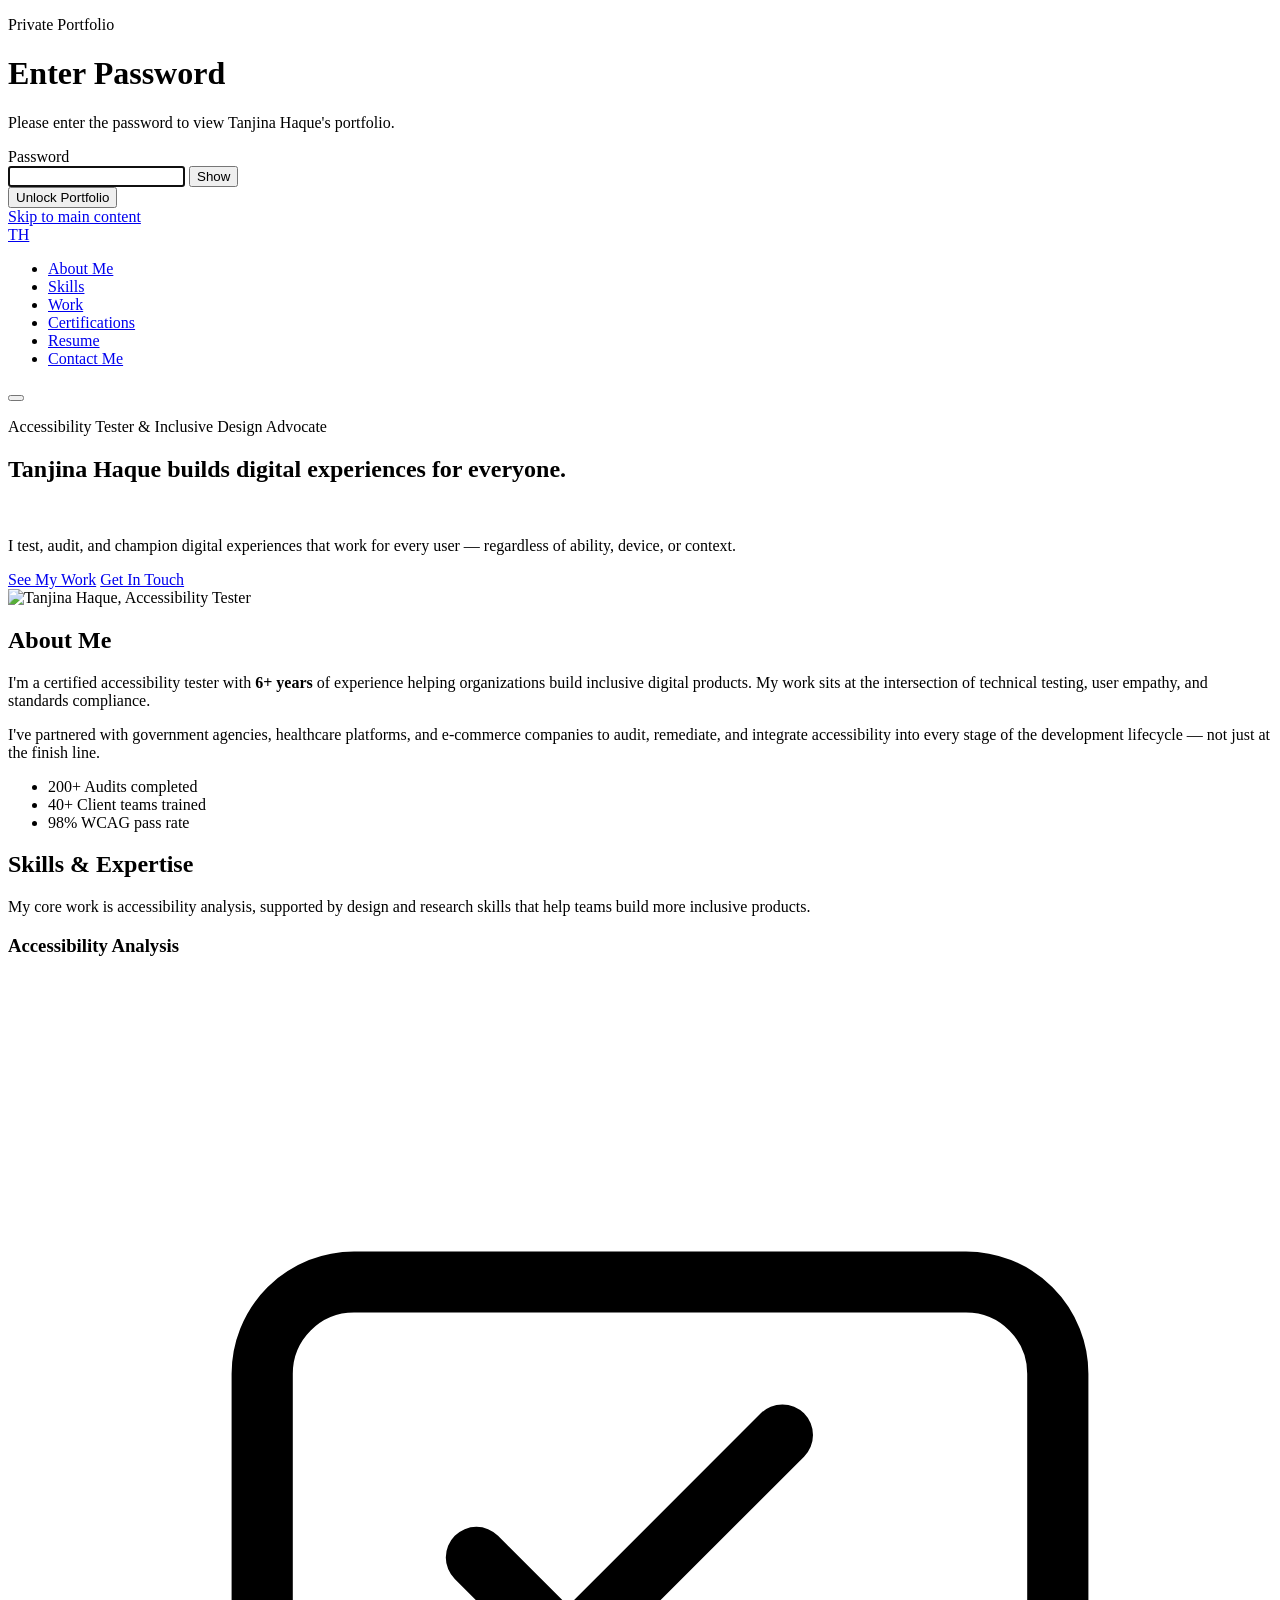
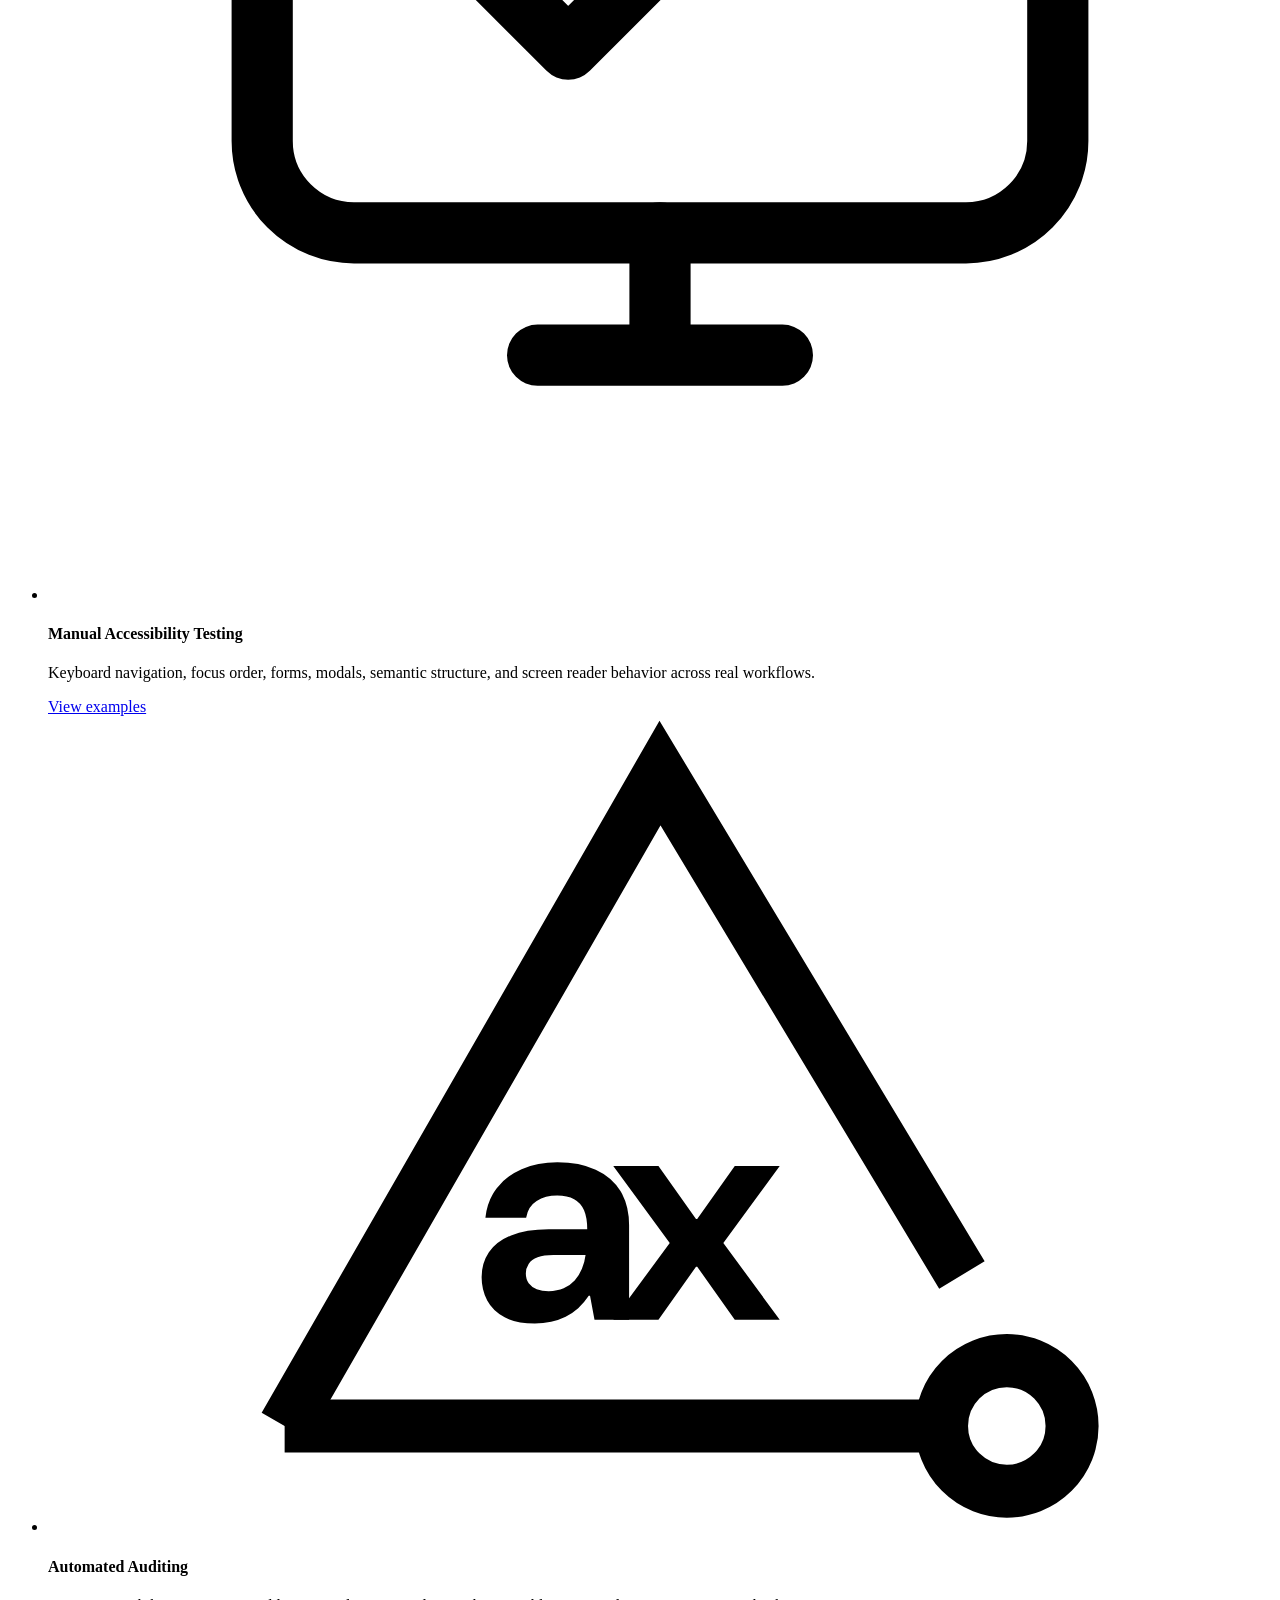
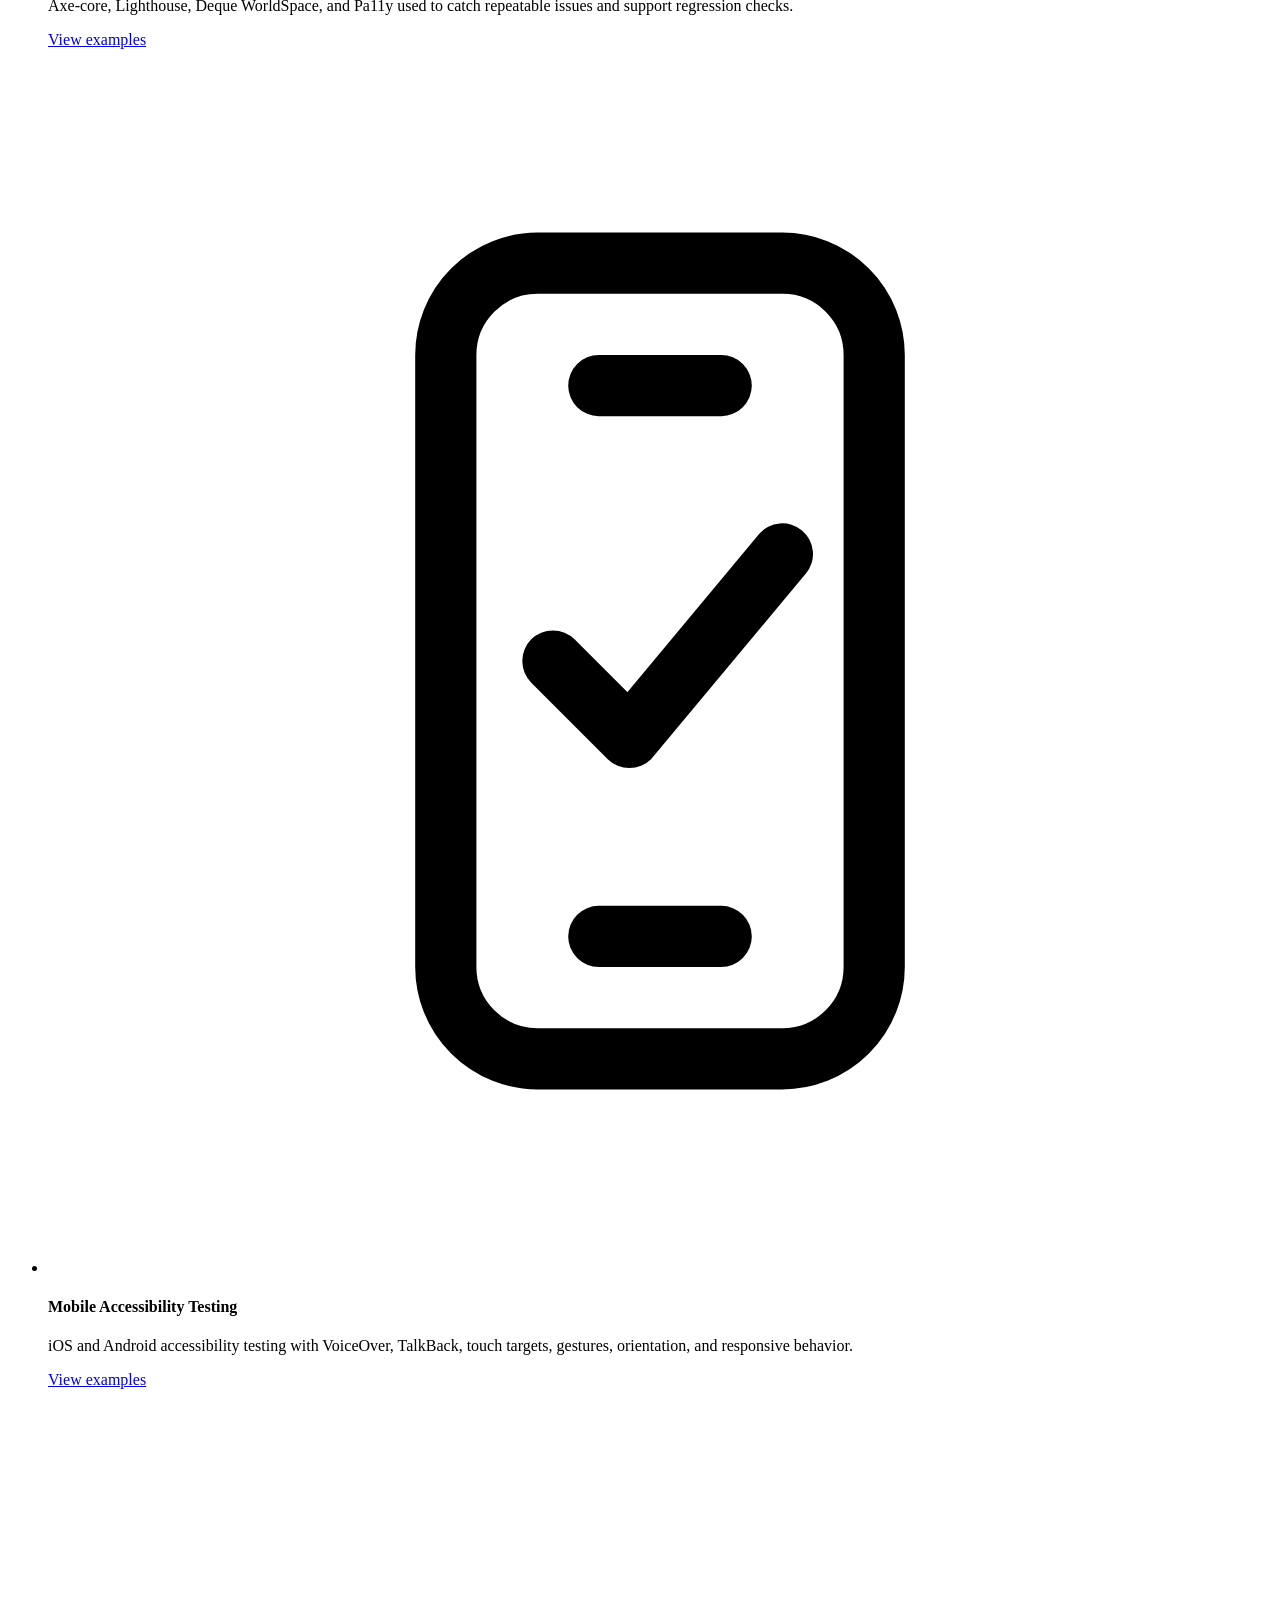
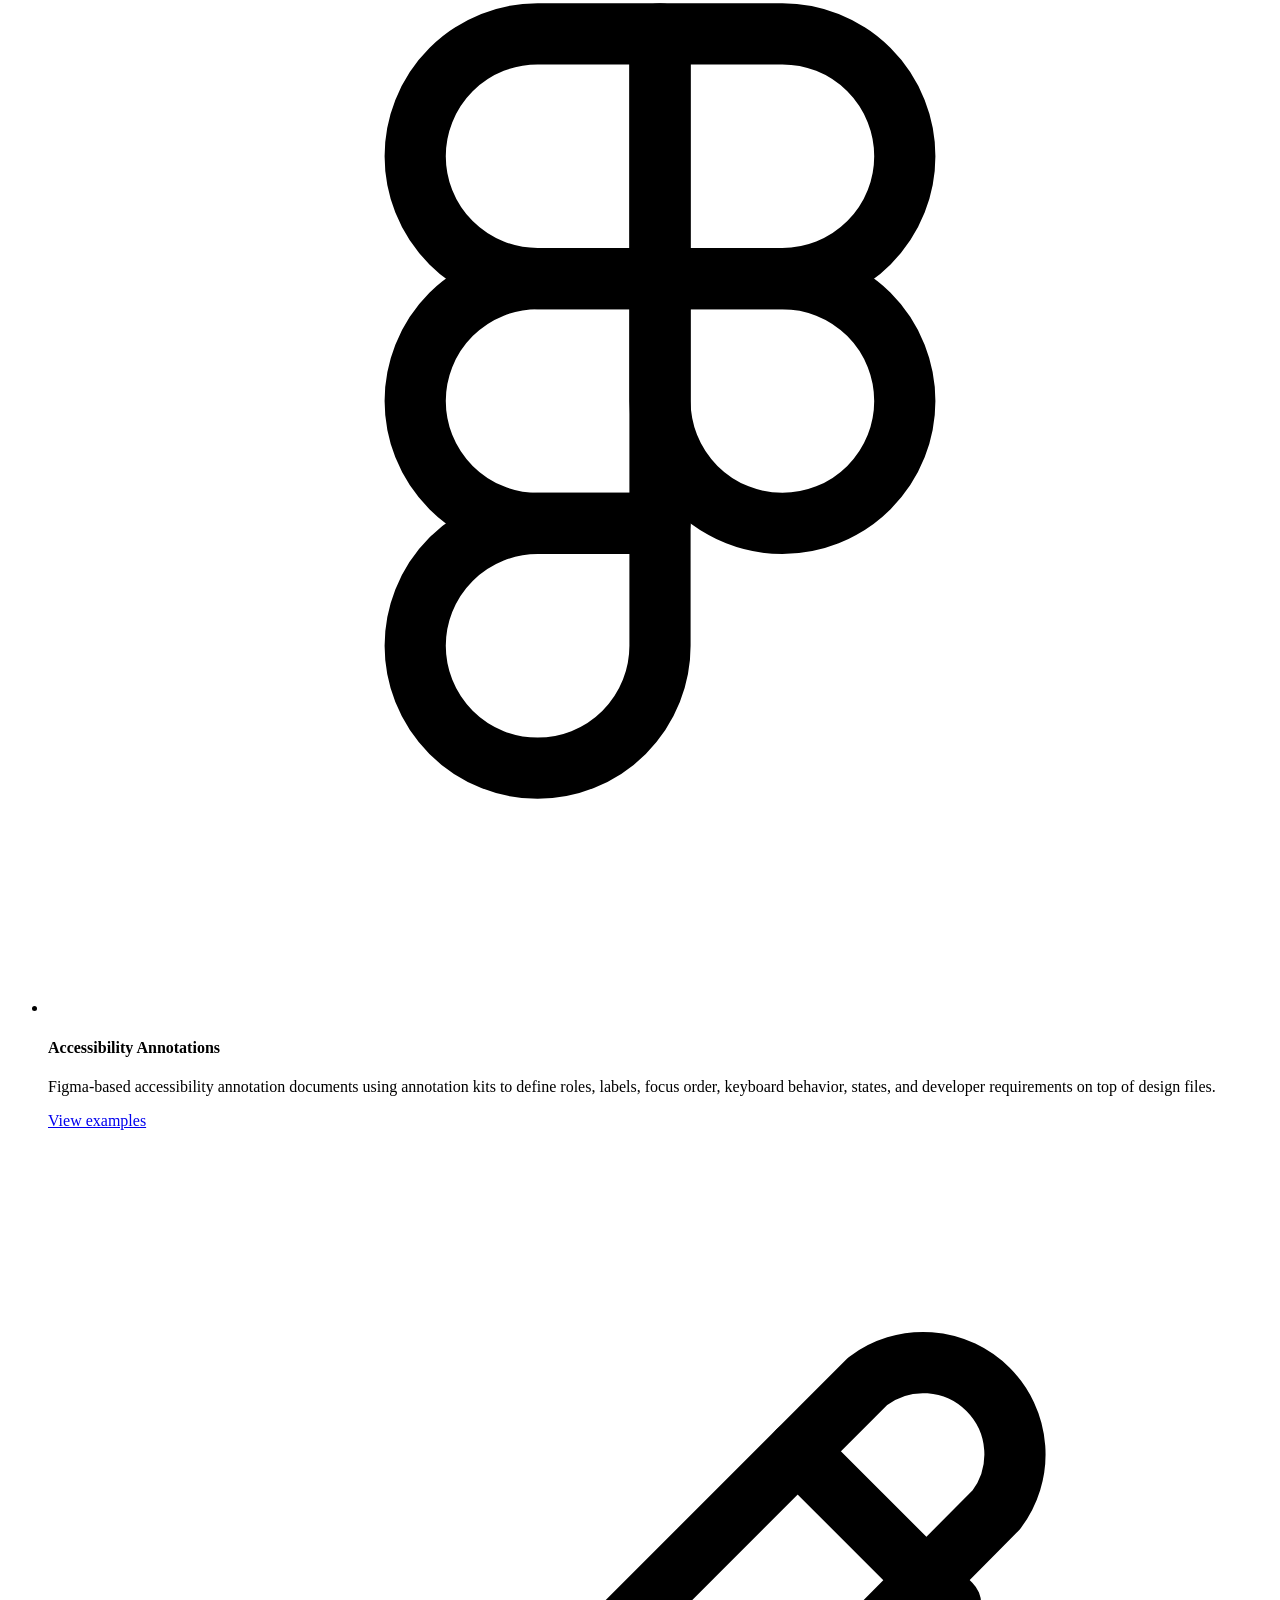
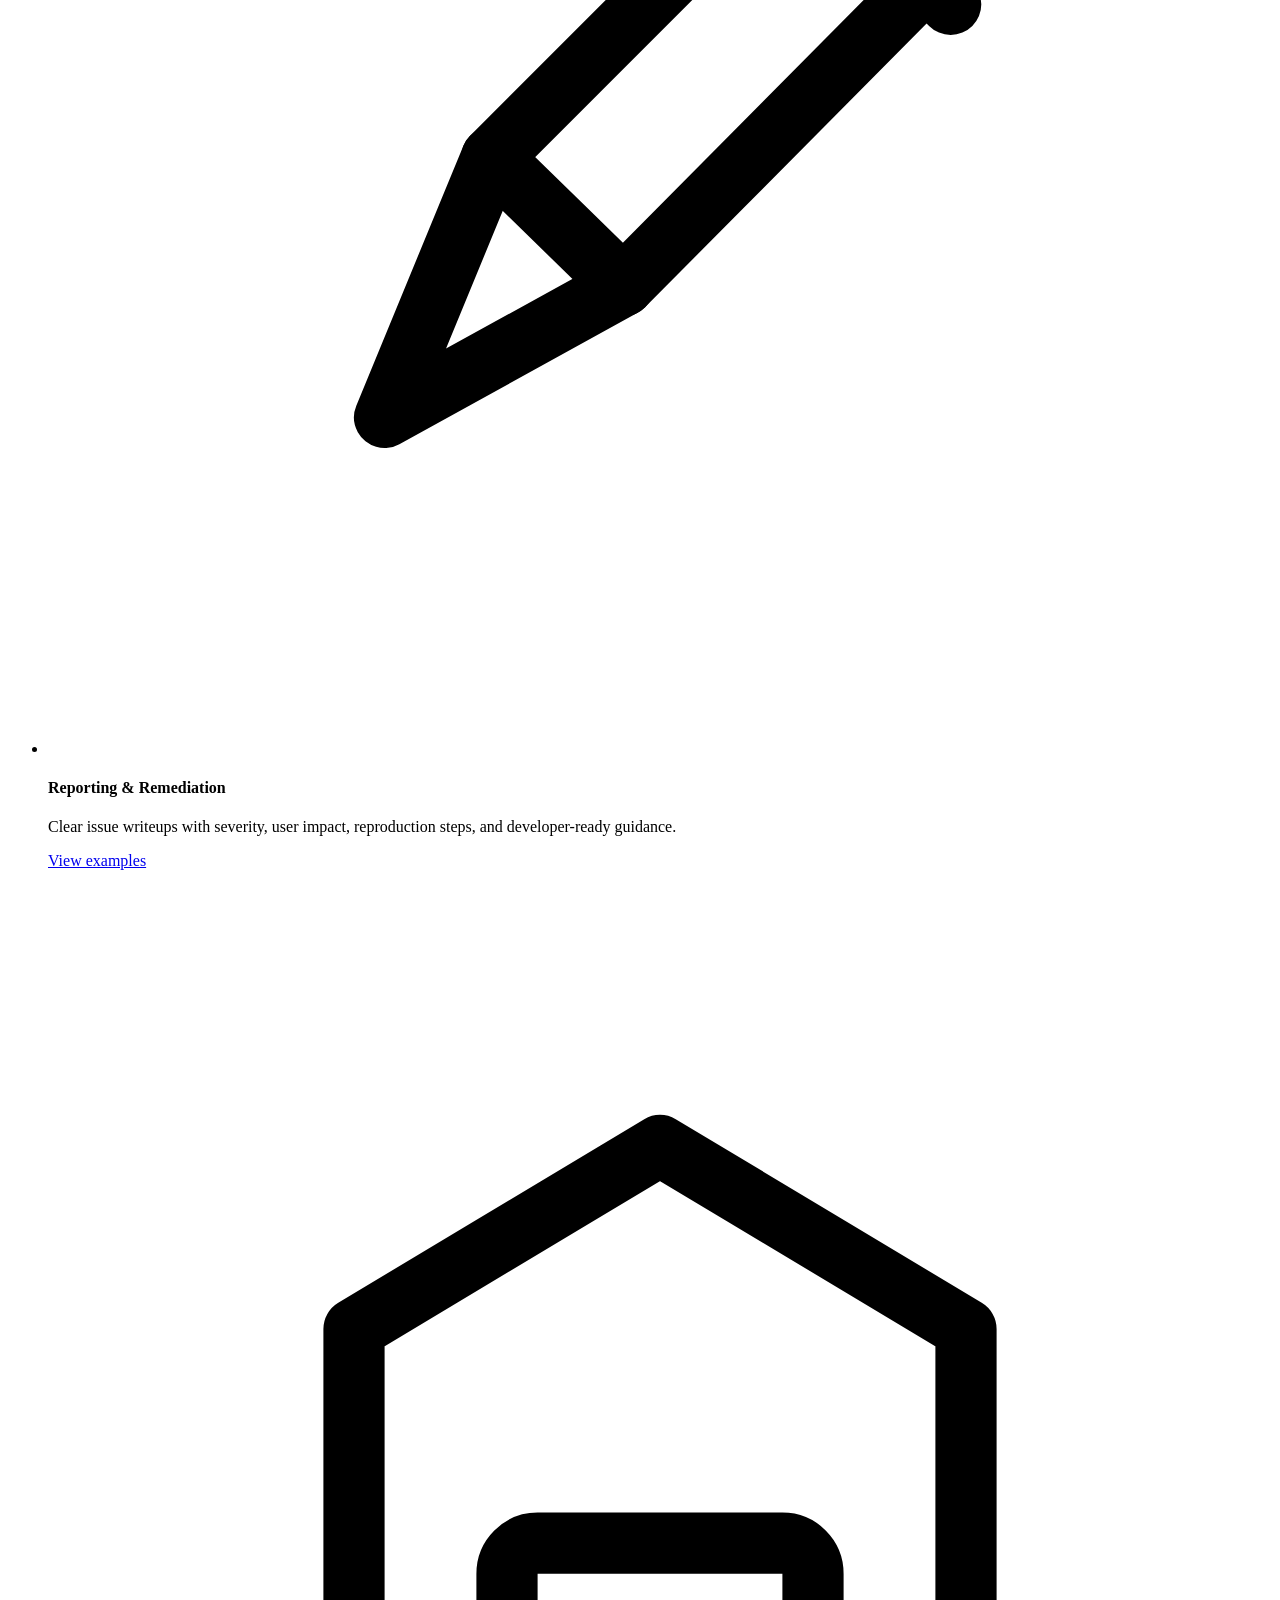
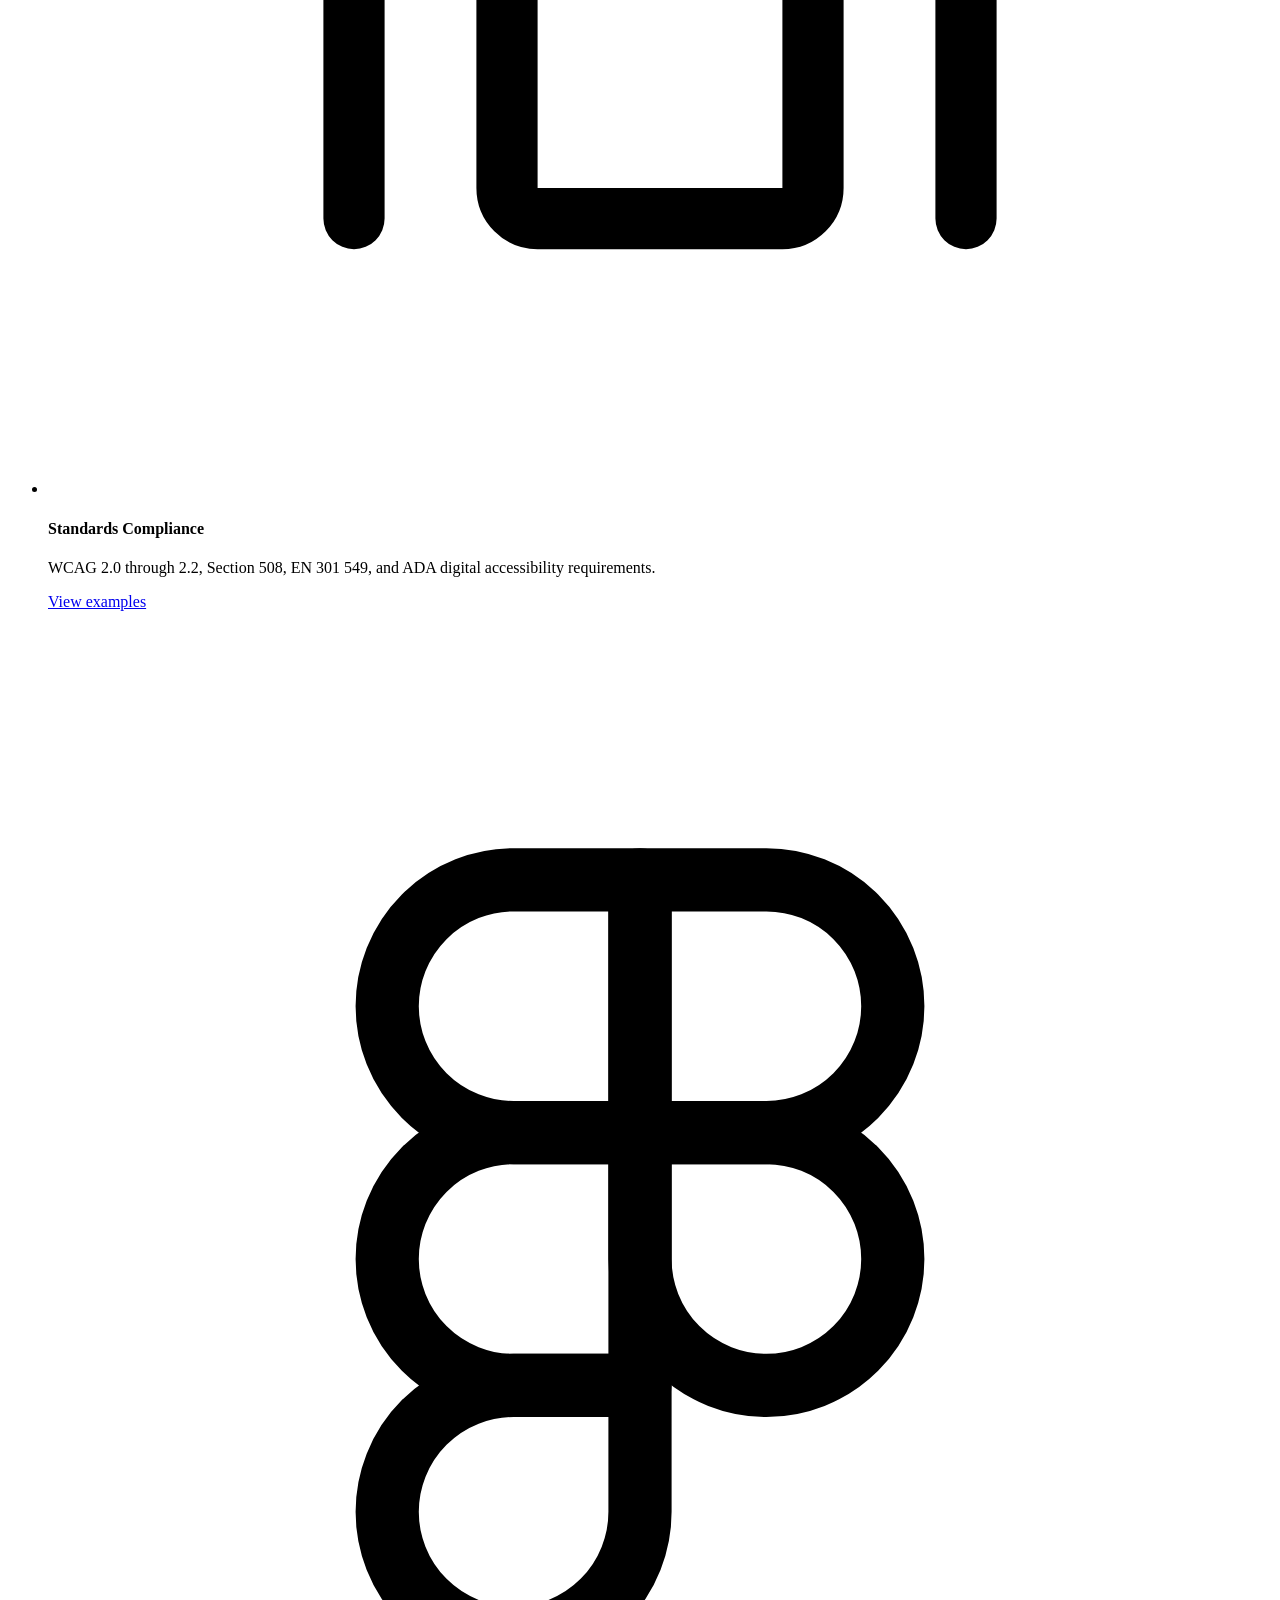
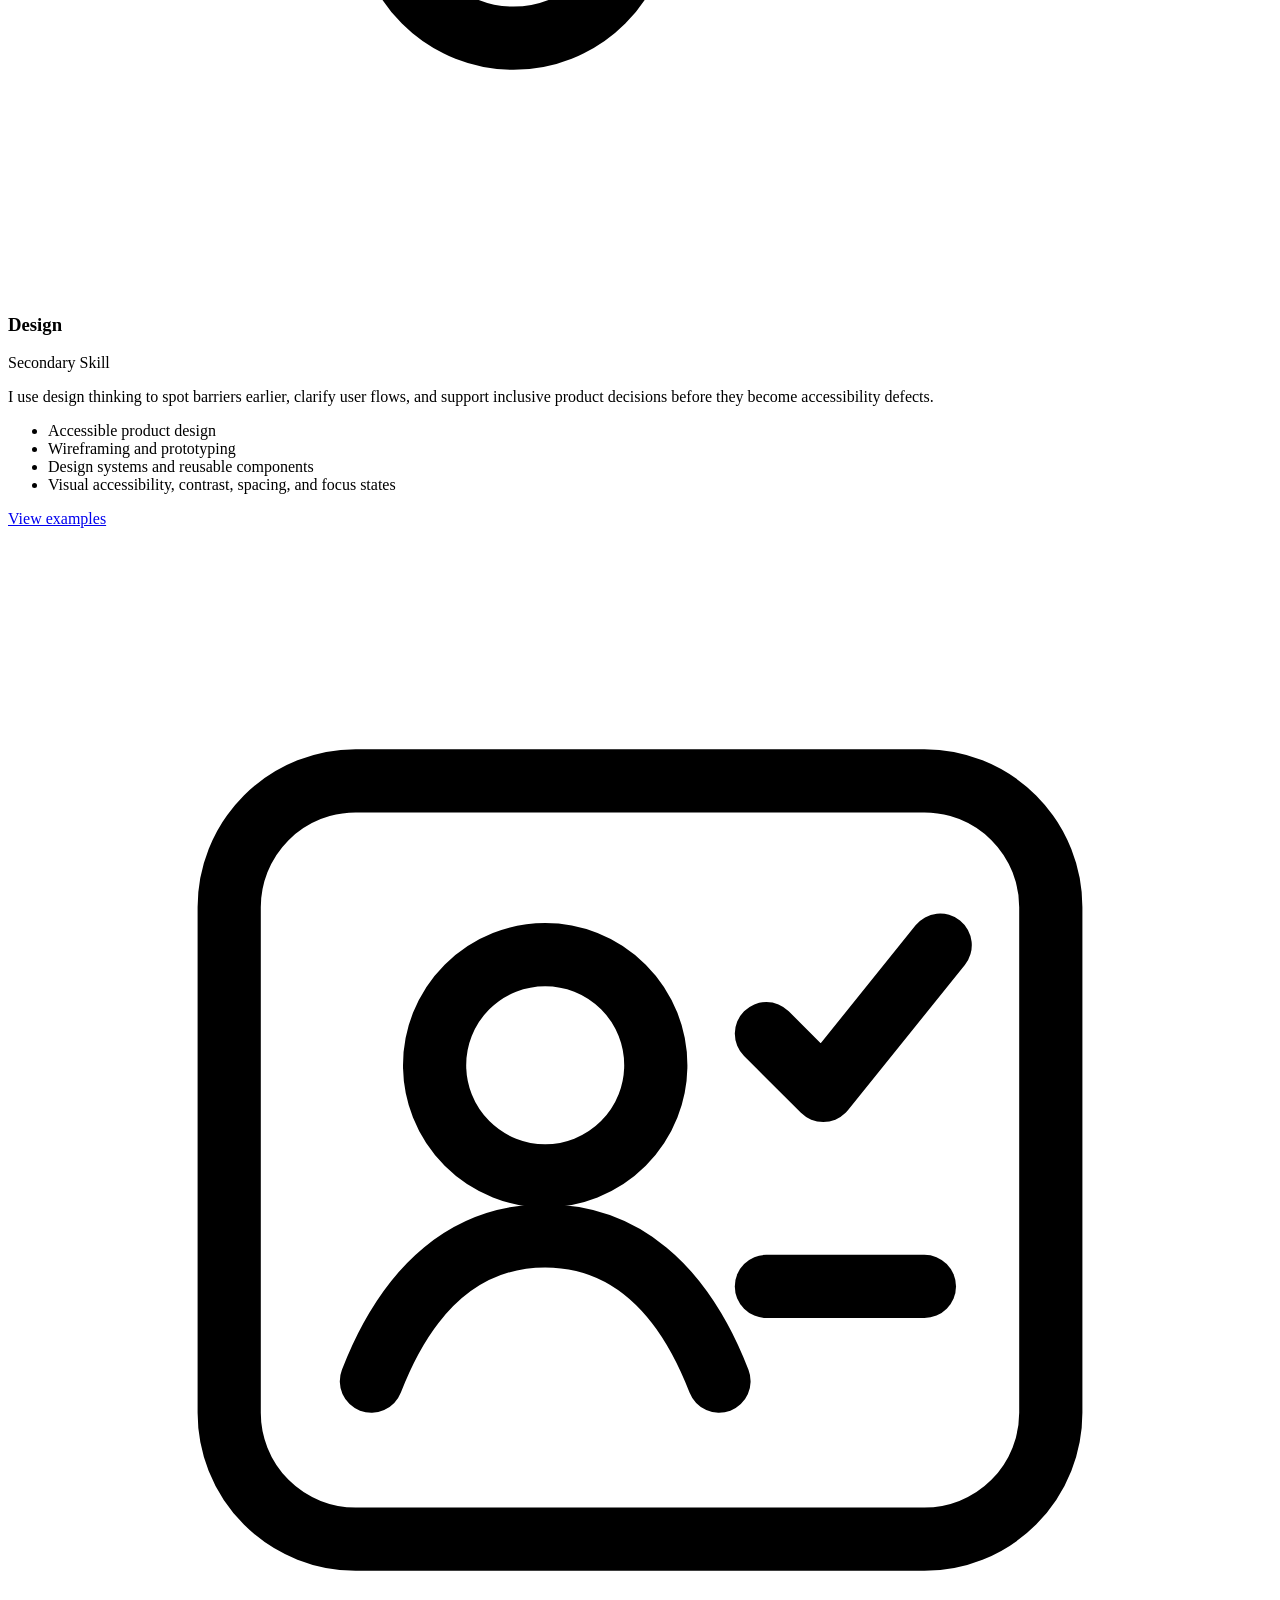
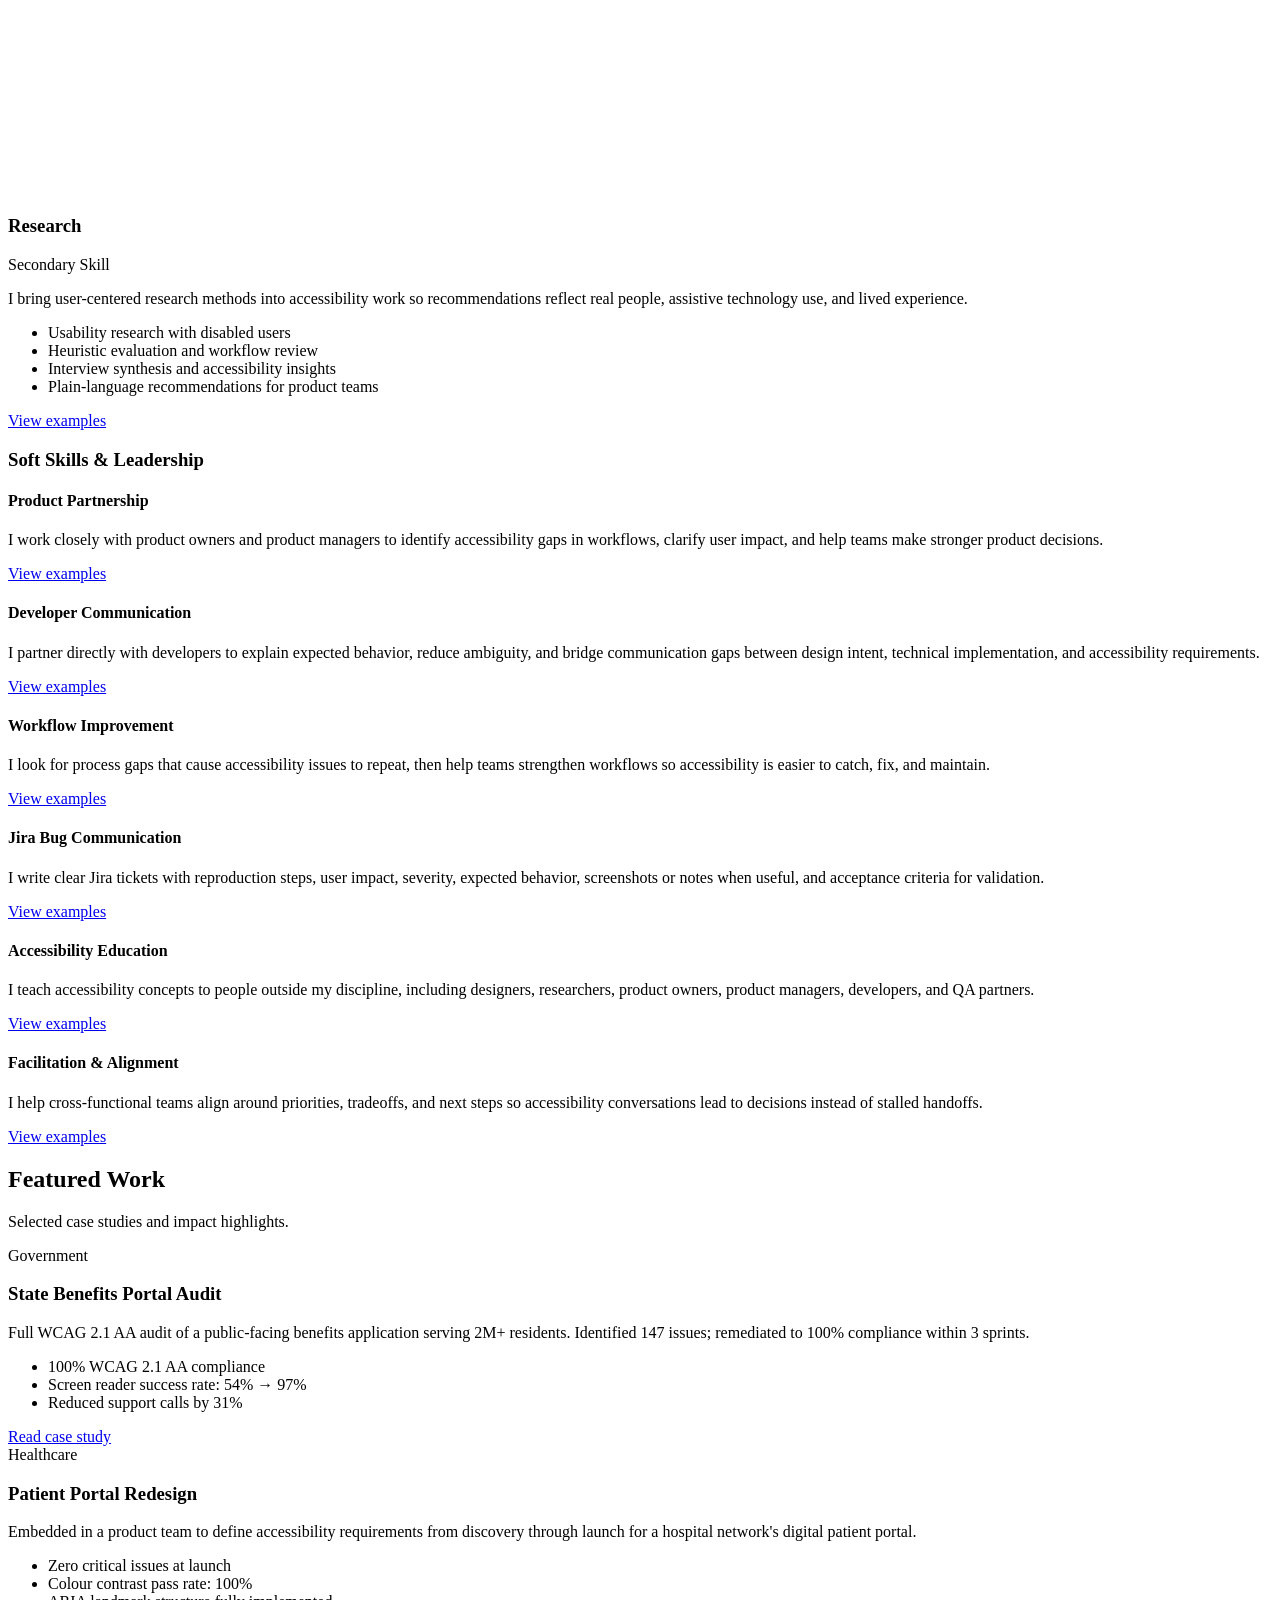
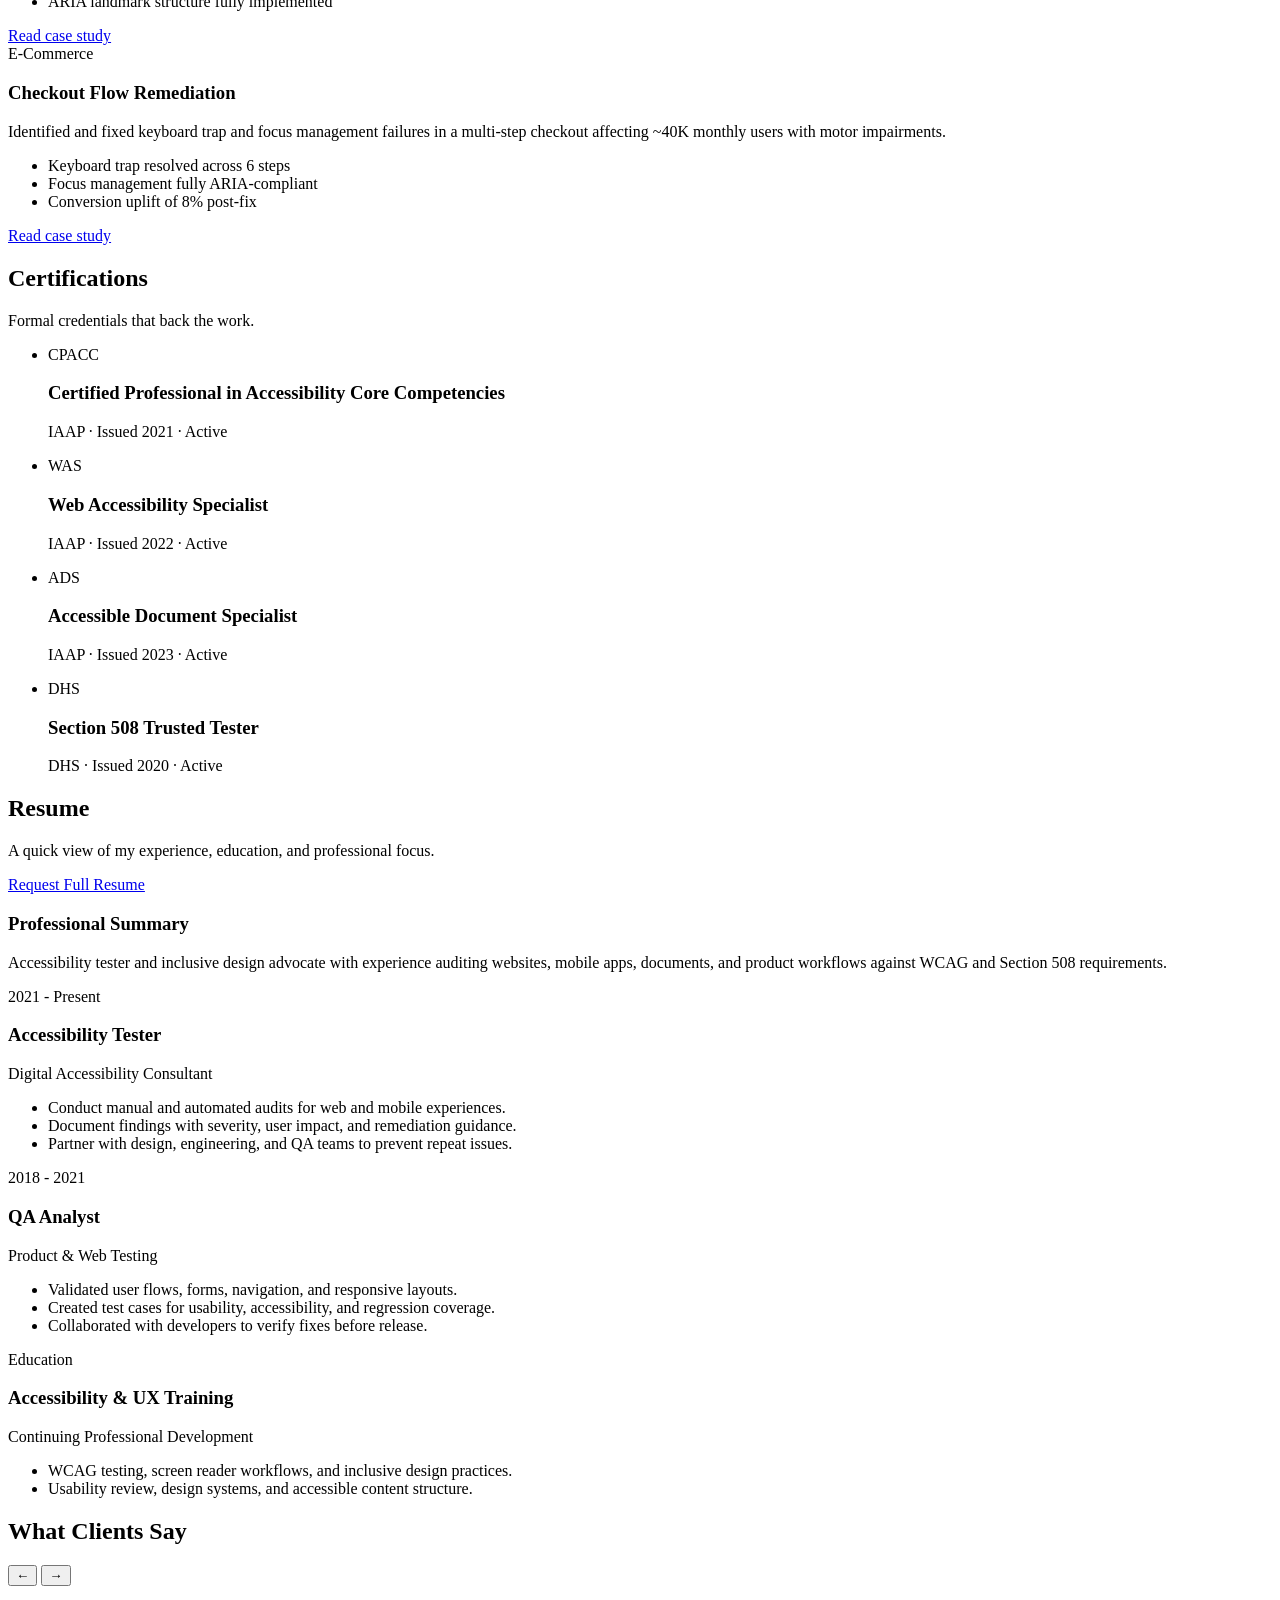
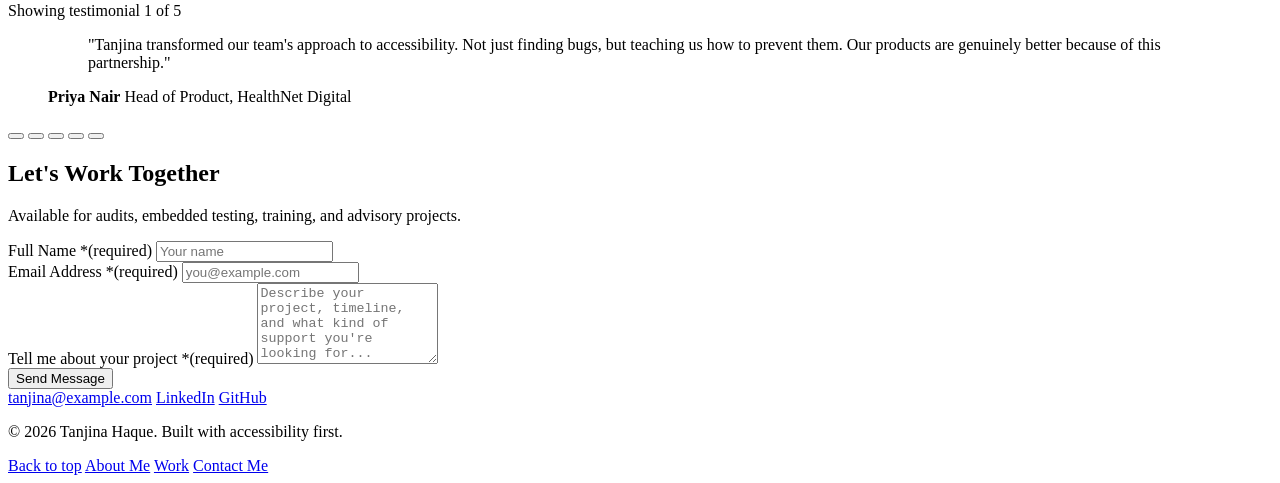
==== index.html @ c48e0208 "last purple portfolio change" ====
<!DOCTYPE html>
<html lang="en">
<head>
  <meta charset="UTF-8" />
  <meta name="viewport" content="width=device-width, initial-scale=1.0" />
  <meta name="description" content="Portfolio of Tanjina Haque — Accessibility Tester & Inclusive Design Advocate dedicated to building digital experiences for everyone." />
  <title>Tanjina Haque — Accessibility Tester</title>
  <link rel="stylesheet" href="style.css" />
  <link rel="preconnect" href="https://fonts.googleapis.com" />
  <link rel="preconnect" href="https://fonts.gstatic.com" crossorigin />
  <link href="https://fonts.googleapis.com/css2?family=DM+Serif+Display:ital@0;1&family=DM+Sans:wght@300;400;500;600&display=swap" rel="stylesheet" />
</head>
<body class="auth-locked">

  <!-- Password Gate -->
  <div class="password-gate" id="password-gate" role="dialog" aria-labelledby="password-heading" aria-describedby="password-help" aria-modal="true">
    <form class="password-card" id="password-form">
      <p class="password-kicker">Private Portfolio</p>
      <h1 id="password-heading">Enter Password</h1>
      <p id="password-help">Please enter the password to view Tanjina Haque's portfolio.</p>
      <div class="password-field">
        <label for="portfolio-password">Password</label>
        <div class="password-input-wrap">
          <input type="password" id="portfolio-password" name="portfolio-password" autocomplete="current-password" required />
          <button type="button" class="password-toggle" id="password-toggle" aria-label="Show password" aria-pressed="false">Show</button>
        </div>
      </div>
      <p class="password-error" id="password-error" role="alert" hidden>Incorrect password. Please try again.</p>
      <button type="submit" class="btn btn-primary">Unlock Portfolio</button>
    </form>
  </div>

  <noscript>
    <div class="password-noscript">
      JavaScript is required to unlock this portfolio.
    </div>
  </noscript>

  <!-- Skip Navigation -->
  <a href="#main-content" class="skip-link">Skip to main content</a>

  <!-- Header / Nav -->
  <header role="banner">
    <nav aria-label="Primary navigation">
      <div class="nav-inner">
        <a href="#hero" class="nav-logo" aria-label="Tanjina Haque — Home">TH</a>
        <ul role="list">
          <li><a href="#about">About Me</a></li>
          <li><a href="#skills">Skills</a></li>
          <li><a href="#work">Work</a></li>
          <li><a href="#certifications">Certifications</a></li>
          <li><a href="#resume" aria-label="Résumé">Resume</a></li>
          <li><a href="#contact">Contact Me</a></li>
        </ul>
        <button class="hamburger" aria-controls="mobile-menu" aria-expanded="false" aria-label="Open navigation menu">
          <span aria-hidden="true"></span>
          <span aria-hidden="true"></span>
          <span aria-hidden="true"></span>
        </button>
      </div>
      <div id="mobile-menu" class="mobile-menu" hidden>
        <ul role="list">
          <li><a href="#about">About Me</a></li>
          <li><a href="#skills">Skills</a></li>
          <li><a href="#work">Work</a></li>
          <li><a href="#certifications">Certifications</a></li>
          <li><a href="#resume" aria-label="Résumé">Resume</a></li>
          <li><a href="#contact">Contact Me</a></li>
        </ul>
      </div>
    </nav>
  </header>

  <main id="main-content">

    <!-- Hero -->
    <section id="hero" aria-labelledby="hero-heading">
      <div class="hero-blob" aria-hidden="true"></div>
      <div class="hero-inner">
        <p class="hero-eyebrow">Accessibility Tester &amp; Inclusive Design Advocate</p>
        <h1 id="hero-heading">
          Tanjina Haque
          <span class="hero-italic">builds digital experiences</span>
          <span class="hero-accent">for everyone.</span>
        </h1>
        <img src="image/hero-floral-ornament-transparent.png" alt="" class="hero-floral-ornament" aria-hidden="true" />
        <p class="hero-lead">I test, audit, and champion digital experiences that work for every user — regardless of ability, device, or context.</p>
        <div class="hero-cta-cluster">
          <div class="hero-actions">
            <a href="#work" class="btn btn-primary">See My Work</a>
            <a href="#contact" class="btn btn-outline">Get In Touch</a>
          </div>
        </div>
      </div>
    </section>

    <!-- About -->
    <section id="about" aria-labelledby="about-heading">
      <div class="container about-grid">
        <div class="about-image-wrap">
          <div class="about-image-placeholder">
            <img src="image/first image.jpg" alt="Tanjina Haque, Accessibility Tester" class="about-photo" />
          </div>
          <div class="about-image-deco" aria-hidden="true"></div>
        </div>
        <div class="about-text">
          <h2 id="about-heading">About Me</h2>
          <p>I'm a certified accessibility tester with <strong>6+ years</strong> of experience helping organizations build inclusive digital products. My work sits at the intersection of technical testing, user empathy, and standards compliance.</p>
          <p>I've partnered with government agencies, healthcare platforms, and e-commerce companies to audit, remediate, and integrate accessibility into every stage of the development lifecycle — not just at the finish line.</p>
          <ul class="about-stats" role="list" aria-label="Key achievements">
            <li>
              <span class="stat-num" aria-label="200 plus">200+</span>
              <span class="stat-label">Audits completed</span>
            </li>
            <li>
              <span class="stat-num">40+</span>
              <span class="stat-label">Client teams trained</span>
            </li>
            <li>
              <span class="stat-num">98%</span>
              <span class="stat-label">WCAG pass rate</span>
            </li>
          </ul>
        </div>
      </div>
    </section>

    <!-- Skills -->
    <section id="skills" aria-labelledby="skills-heading" class="section-tinted">
      <div class="container">
        <h2 id="skills-heading">Skills &amp; Expertise</h2>
        <p class="section-sub">My core work is accessibility analysis, supported by design and research skills that help teams build more inclusive products.</p>

        <div class="skill-group">
          <div class="skill-heading-row">
            <h3>Accessibility Analysis</h3>
          </div>
          <ul class="skills-grid" role="list">

            <li class="skill-card">
              <div class="skill-icon" aria-hidden="true">
                <svg viewBox="0 0 40 40" fill="none" xmlns="http://www.w3.org/2000/svg">
                  <rect x="7" y="10" width="26" height="18" rx="3" stroke="currentColor" stroke-width="2"/>
                  <path d="M16 32h8M20 28v4" stroke="currentColor" stroke-width="2" stroke-linecap="round"/>
                  <path d="M14 19l3 3 7-7" stroke="currentColor" stroke-width="2" stroke-linecap="round" stroke-linejoin="round"/>
                </svg>
              </div>
              <h4>Manual Accessibility Testing</h4>
              <p>Keyboard navigation, focus order, forms, modals, semantic structure, and screen reader behavior across real workflows.</p>
              <a href="skill-details.html?skill=manual-testing" class="skill-detail-link" aria-label="View Manual Accessibility Testing examples">View examples</a>
            </li>

            <li class="skill-card">
              <div class="skill-icon" aria-hidden="true">
                <svg viewBox="0 0 300 200" fill="none" xmlns="http://www.w3.org/2000/svg">
                  <path d="M58 174L150 14L224 137" stroke="currentColor" stroke-width="13" stroke-linejoin="miter"/>
                  <path d="M58 174H216" stroke="currentColor" stroke-width="13" stroke-linecap="butt"/>
                  <circle cx="235" cy="174" r="16" stroke="currentColor" stroke-width="13"/>
                  <text x="104" y="148" fill="currentColor" font-family="DM Sans, Arial, sans-serif" font-size="76" font-weight="700" letter-spacing="-7">ax</text>
                </svg>
              </div>
              <h4>Automated Auditing</h4>
              <p>Axe-core, Lighthouse, Deque WorldSpace, and Pa11y used to catch repeatable issues and support regression checks.</p>
              <a href="skill-details.html?skill=automated-auditing" class="skill-detail-link" aria-label="View Automated Auditing examples">View examples</a>
            </li>

            <li class="skill-card">
              <div class="skill-icon" aria-hidden="true">
                <svg viewBox="0 0 40 40" fill="none" xmlns="http://www.w3.org/2000/svg">
                  <rect x="13" y="7" width="14" height="26" rx="3" stroke="currentColor" stroke-width="2"/>
                  <path d="M18 11h4M18 29h4" stroke="currentColor" stroke-width="2" stroke-linecap="round"/>
                  <path d="M16.5 20l2.5 2.5 5-6" stroke="currentColor" stroke-width="2" stroke-linecap="round" stroke-linejoin="round"/>
                </svg>
              </div>
              <h4>Mobile Accessibility Testing</h4>
              <p>iOS and Android accessibility testing with VoiceOver, TalkBack, touch targets, gestures, orientation, and responsive behavior.</p>
              <a href="skill-details.html?skill=mobile-testing" class="skill-detail-link" aria-label="View Mobile Accessibility Testing examples">View examples</a>
            </li>

            <li class="skill-card">
              <div class="skill-icon" aria-hidden="true">
                <svg viewBox="0 0 40 40" fill="none" xmlns="http://www.w3.org/2000/svg">
                  <path d="M20 20a4 4 0 104-4h-4v4z" stroke="currentColor" stroke-width="2" stroke-linejoin="round"/>
                  <path d="M16 32a4 4 0 004-4v-4h-4a4 4 0 000 8z" stroke="currentColor" stroke-width="2" stroke-linejoin="round"/>
                  <path d="M16 24h4v-8h-4a4 4 0 000 8z" stroke="currentColor" stroke-width="2" stroke-linejoin="round"/>
                  <path d="M16 16h4V8h-4a4 4 0 000 8z" stroke="currentColor" stroke-width="2" stroke-linejoin="round"/>
                  <path d="M20 16h4a4 4 0 000-8h-4v8z" stroke="currentColor" stroke-width="2" stroke-linejoin="round"/>
                </svg>
              </div>
              <h4>Accessibility Annotations</h4>
              <p>Figma-based accessibility annotation documents using annotation kits to define roles, labels, focus order, keyboard behavior, states, and developer requirements on top of design files.</p>
              <a href="skill-details.html?skill=accessibility-annotations" class="skill-detail-link" aria-label="View Accessibility Annotations examples">View examples</a>
            </li>

            <li class="skill-card">
              <div class="skill-icon" aria-hidden="true">
                <svg viewBox="0 0 40 40" fill="none" xmlns="http://www.w3.org/2000/svg">
                  <path d="M11 29l3.5-8.5L26.8 8.2a3 3 0 014.2 4.2L18.8 24.7 11 29z" stroke="currentColor" stroke-width="2" stroke-linejoin="round"/>
                  <path d="M24.5 10.5l5 5M14.5 20.5l4.3 4.2" stroke="currentColor" stroke-width="2" stroke-linecap="round"/>
                </svg>
              </div>
              <h4>Reporting &amp; Remediation</h4>
              <p>Clear issue writeups with severity, user impact, reproduction steps, and developer-ready guidance.</p>
              <a href="skill-details.html?skill=reporting-remediation" class="skill-detail-link" aria-label="View Reporting and Remediation examples">View examples</a>
            </li>

            <li class="skill-card">
              <div class="skill-icon" aria-hidden="true">
                <svg viewBox="0 0 40 40" fill="none" xmlns="http://www.w3.org/2000/svg">
                  <path d="M10 31V15l10-6 10 6v16" stroke="currentColor" stroke-width="2" stroke-linecap="round" stroke-linejoin="round"/>
                  <rect x="15" y="22" width="10" height="9" rx="1" stroke="currentColor" stroke-width="2"/>
                </svg>
              </div>
              <h4>Standards Compliance</h4>
              <p>WCAG 2.0 through 2.2, Section 508, EN 301 549, and ADA digital accessibility requirements.</p>
              <a href="skill-details.html?skill=standards-compliance" class="skill-detail-link" aria-label="View Standards Compliance examples">View examples</a>
            </li>

          </ul>
        </div>

        <div class="secondary-skills">
          <article class="secondary-skill-card">
            <div class="secondary-skill-icon" aria-hidden="true">
              <svg viewBox="0 0 40 40" fill="none" xmlns="http://www.w3.org/2000/svg">
                <path d="M20 20a4 4 0 104-4h-4v4z" stroke="currentColor" stroke-width="2" stroke-linejoin="round"/>
                <path d="M16 32a4 4 0 004-4v-4h-4a4 4 0 000 8z" stroke="currentColor" stroke-width="2" stroke-linejoin="round"/>
                <path d="M16 24h4v-8h-4a4 4 0 000 8z" stroke="currentColor" stroke-width="2" stroke-linejoin="round"/>
                <path d="M16 16h4V8h-4a4 4 0 000 8z" stroke="currentColor" stroke-width="2" stroke-linejoin="round"/>
                <path d="M20 16h4a4 4 0 000-8h-4v8z" stroke="currentColor" stroke-width="2" stroke-linejoin="round"/>
              </svg>
            </div>
            <div class="skill-heading-row">
              <h3>Design</h3>
              <p class="skill-group-label">Secondary Skill</p>
            </div>
            <p>I use design thinking to spot barriers earlier, clarify user flows, and support inclusive product decisions before they become accessibility defects.</p>
            <ul class="secondary-skill-list" role="list">
              <li>Accessible product design</li>
              <li>Wireframing and prototyping</li>
              <li>Design systems and reusable components</li>
              <li>Visual accessibility, contrast, spacing, and focus states</li>
            </ul>
            <a href="skill-details.html?skill=design" class="skill-detail-link" aria-label="View Design examples">View examples</a>
          </article>

          <article class="secondary-skill-card">
            <div class="secondary-skill-icon" aria-hidden="true">
              <svg viewBox="0 0 40 40" fill="none" xmlns="http://www.w3.org/2000/svg">
                <rect x="7" y="8" width="26" height="24" rx="4" stroke="currentColor" stroke-width="2"/>
                <circle cx="17" cy="17" r="3.5" stroke="currentColor" stroke-width="2"/>
                <path d="M11.5 27c1.2-3.1 3.1-4.6 5.5-4.6s4.3 1.5 5.5 4.6" stroke="currentColor" stroke-width="2" stroke-linecap="round"/>
                <path d="M24 16l1.8 1.8 3.7-4.6" stroke="currentColor" stroke-width="2" stroke-linecap="round" stroke-linejoin="round"/>
                <path d="M24 24h5" stroke="currentColor" stroke-width="2" stroke-linecap="round"/>
              </svg>
            </div>
            <div class="skill-heading-row">
              <h3>Research</h3>
              <p class="skill-group-label">Secondary Skill</p>
            </div>
            <p>I bring user-centered research methods into accessibility work so recommendations reflect real people, assistive technology use, and lived experience.</p>
            <ul class="secondary-skill-list" role="list">
              <li>Usability research with disabled users</li>
              <li>Heuristic evaluation and workflow review</li>
              <li>Interview synthesis and accessibility insights</li>
              <li>Plain-language recommendations for product teams</li>
            </ul>
            <a href="skill-details.html?skill=research" class="skill-detail-link" aria-label="View Research examples">View examples</a>
          </article>
        </div>

        <div class="soft-skills">
          <div class="skill-heading-row">
            <h3>Soft Skills &amp; Leadership</h3>
          </div>
          <div class="soft-skills-grid" role="list">
            <article class="soft-skill-card" role="listitem">
              <h4>Product Partnership</h4>
              <p>I work closely with product owners and product managers to identify accessibility gaps in workflows, clarify user impact, and help teams make stronger product decisions.</p>
              <a href="skill-details.html?skill=product-partnership" class="skill-detail-link" aria-label="View Product Partnership examples">View examples</a>
            </article>
            <article class="soft-skill-card" role="listitem">
              <h4>Developer Communication</h4>
              <p>I partner directly with developers to explain expected behavior, reduce ambiguity, and bridge communication gaps between design intent, technical implementation, and accessibility requirements.</p>
              <a href="skill-details.html?skill=developer-communication" class="skill-detail-link" aria-label="View Developer Communication examples">View examples</a>
            </article>
            <article class="soft-skill-card" role="listitem">
              <h4>Workflow Improvement</h4>
              <p>I look for process gaps that cause accessibility issues to repeat, then help teams strengthen workflows so accessibility is easier to catch, fix, and maintain.</p>
              <a href="skill-details.html?skill=workflow-improvement" class="skill-detail-link" aria-label="View Workflow Improvement examples">View examples</a>
            </article>
            <article class="soft-skill-card" role="listitem">
              <h4>Jira Bug Communication</h4>
              <p>I write clear Jira tickets with reproduction steps, user impact, severity, expected behavior, screenshots or notes when useful, and acceptance criteria for validation.</p>
              <a href="skill-details.html?skill=jira-bug-communication" class="skill-detail-link" aria-label="View Jira Bug Communication examples">View examples</a>
            </article>
            <article class="soft-skill-card" role="listitem">
              <h4>Accessibility Education</h4>
              <p>I teach accessibility concepts to people outside my discipline, including designers, researchers, product owners, product managers, developers, and QA partners.</p>
              <a href="skill-details.html?skill=accessibility-education" class="skill-detail-link" aria-label="View Accessibility Education examples">View examples</a>
            </article>
            <article class="soft-skill-card" role="listitem">
              <h4>Facilitation &amp; Alignment</h4>
              <p>I help cross-functional teams align around priorities, tradeoffs, and next steps so accessibility conversations lead to decisions instead of stalled handoffs.</p>
              <a href="skill-details.html?skill=facilitation-alignment" class="skill-detail-link" aria-label="View Facilitation and Alignment examples">View examples</a>
            </article>
          </div>
        </div>
      </div>
    </section>

    <!-- Work / Case Studies -->
    <section id="work" aria-labelledby="work-heading">
      <div class="container">
        <h2 id="work-heading">Featured Work</h2>
        <p class="section-sub">Selected case studies and impact highlights.</p>
        <div class="work-grid" role="list">

          <article class="work-card case-study-preview" role="listitem">
            <div class="work-tag">Government</div>
            <h3>State Benefits Portal Audit</h3>
            <p>Full WCAG 2.1 AA audit of a public-facing benefits application serving 2M+ residents. Identified 147 issues; remediated to 100% compliance within 3 sprints.</p>
            <ul class="work-outcomes" aria-label="Outcomes">
              <li>100% WCAG 2.1 AA compliance</li>
              <li>Screen reader success rate: 54% → 97%</li>
              <li>Reduced support calls by 31%</li>
            </ul>
            <a href="case-study-state-benefits.html" class="case-study-link" aria-label="Read State Benefits Portal Audit case study">Read case study</a>
          </article>

          <article class="work-card case-study-preview" role="listitem">
            <div class="work-tag">Healthcare</div>
            <h3>Patient Portal Redesign</h3>
            <p>Embedded in a product team to define accessibility requirements from discovery through launch for a hospital network's digital patient portal.</p>
            <ul class="work-outcomes" aria-label="Outcomes">
              <li>Zero critical issues at launch</li>
              <li>Colour contrast pass rate: 100%</li>
              <li>ARIA landmark structure fully implemented</li>
            </ul>
            <a href="case-study-patient-portal.html" class="case-study-link" aria-label="Read Patient Portal Redesign case study">Read case study</a>
          </article>

          <article class="work-card case-study-preview" role="listitem">
            <div class="work-tag">E-Commerce</div>
            <h3>Checkout Flow Remediation</h3>
            <p>Identified and fixed keyboard trap and focus management failures in a multi-step checkout affecting ~40K monthly users with motor impairments.</p>
            <ul class="work-outcomes" aria-label="Outcomes">
              <li>Keyboard trap resolved across 6 steps</li>
              <li>Focus management fully ARIA-compliant</li>
              <li>Conversion uplift of 8% post-fix</li>
            </ul>
            <a href="case-study-checkout-remediation.html" class="case-study-link" aria-label="Read Checkout Flow Remediation case study">Read case study</a>
          </article>

        </div>
      </div>
    </section>

    <!-- Certifications -->
    <section id="certifications" aria-labelledby="certs-heading">
      <div class="container">
        <h2 id="certs-heading">Certifications</h2>
        <p class="section-sub">Formal credentials that back the work.</p>
        <ul class="certs-list" role="list">
          <li class="cert-item">
            <div class="cert-badge" aria-hidden="true">CPACC</div>
            <div>
              <h3>Certified Professional in Accessibility Core Competencies</h3>
              <p>IAAP · Issued 2021 · <span class="cert-status">Active</span></p>
            </div>
          </li>
          <li class="cert-item">
            <div class="cert-badge" aria-hidden="true">WAS</div>
            <div>
              <h3>Web Accessibility Specialist</h3>
              <p>IAAP · Issued 2022 · <span class="cert-status">Active</span></p>
            </div>
          </li>
          <li class="cert-item">
            <div class="cert-badge" aria-hidden="true">ADS</div>
            <div>
              <h3>Accessible Document Specialist</h3>
              <p>IAAP · Issued 2023 · <span class="cert-status">Active</span></p>
            </div>
          </li>
          <li class="cert-item">
            <div class="cert-badge" aria-hidden="true">DHS</div>
            <div>
              <h3>Section 508 Trusted Tester</h3>
              <p>DHS · Issued 2020 · <span class="cert-status">Active</span></p>
            </div>
          </li>
        </ul>
      </div>
    </section>

    <!-- Resume -->
    <section id="resume" aria-labelledby="resume-heading">
      <div class="container">
        <div class="resume-header">
          <div>
            <h2 id="resume-heading" aria-label="Résumé">Resume</h2>
            <p class="section-sub">A quick view of my experience, education, and professional focus.</p>
          </div>
          <a href="#contact" class="btn btn-outline" aria-label="Request full résumé">Request Full Resume</a>
        </div>
        <div class="resume-grid">
          <article class="resume-card resume-summary">
            <h3>Professional Summary</h3>
            <p>Accessibility tester and inclusive design advocate with experience auditing websites, mobile apps, documents, and product workflows against WCAG and Section 508 requirements.</p>
          </article>
          <article class="resume-card">
            <span class="resume-date">2021 - Present</span>
            <h3>Accessibility Tester</h3>
            <p class="resume-org">Digital Accessibility Consultant</p>
            <ul class="resume-list">
              <li>Conduct manual and automated audits for web and mobile experiences.</li>
              <li>Document findings with severity, user impact, and remediation guidance.</li>
              <li>Partner with design, engineering, and QA teams to prevent repeat issues.</li>
            </ul>
          </article>
          <article class="resume-card">
            <span class="resume-date">2018 - 2021</span>
            <h3>QA Analyst</h3>
            <p class="resume-org">Product &amp; Web Testing</p>
            <ul class="resume-list">
              <li>Validated user flows, forms, navigation, and responsive layouts.</li>
              <li>Created test cases for usability, accessibility, and regression coverage.</li>
              <li>Collaborated with developers to verify fixes before release.</li>
            </ul>
          </article>
          <article class="resume-card">
            <span class="resume-date">Education</span>
            <h3>Accessibility &amp; UX Training</h3>
            <p class="resume-org">Continuing Professional Development</p>
            <ul class="resume-list">
              <li>WCAG testing, screen reader workflows, and inclusive design practices.</li>
              <li>Usability review, design systems, and accessible content structure.</li>
            </ul>
          </article>
        </div>
      </div>
    </section>

    <!-- Testimonials -->
    <section id="testimonials" aria-labelledby="testimonials-heading">
      <div class="container">
        <div class="testimonial-header">
          <h2 id="testimonials-heading">What Clients Say</h2>
          <div class="carousel-controls" aria-label="Testimonial controls">
            <button class="carousel-btn" type="button" data-carousel-prev aria-label="Previous testimonial">
              <span aria-hidden="true">←</span>
            </button>
            <button class="carousel-btn" type="button" data-carousel-next aria-label="Next testimonial">
              <span aria-hidden="true">→</span>
            </button>
          </div>
        </div>
        <div class="testimonial-carousel" role="region" aria-roledescription="carousel" aria-label="Client testimonials" data-carousel>
          <p class="sr-only" aria-live="polite" data-carousel-status>Showing testimonial 1 of 5</p>
          <div class="testimonial-track">
            <figure class="testimonial" data-carousel-slide>
              <blockquote>
                <p>"Tanjina transformed our team's approach to accessibility. Not just finding bugs, but teaching us how to prevent them. Our products are genuinely better because of this partnership."</p>
              </blockquote>
              <figcaption>
                <strong>Priya Nair</strong>
                <span>Head of Product, HealthNet Digital</span>
              </figcaption>
            </figure>
            <figure class="testimonial" data-carousel-slide hidden>
              <blockquote>
                <p>"The audit report was the clearest I've ever seen. Prioritized, actionable, and written so developers could use it without translation. Remarkable work."</p>
              </blockquote>
              <figcaption>
                <strong>Marcus Webb</strong>
                <span>Engineering Lead, CivicTech Partners</span>
              </figcaption>
            </figure>
            <figure class="testimonial" data-carousel-slide hidden>
              <blockquote>
                <p>"Her mobile accessibility testing caught issues our automated tools never surfaced. The VoiceOver and TalkBack notes helped us make decisions with real users in mind."</p>
              </blockquote>
              <figcaption>
                <strong>Elena Morris</strong>
                <span>Product Manager, CareBridge Apps</span>
              </figcaption>
            </figure>
            <figure class="testimonial" data-carousel-slide hidden>
              <blockquote>
                <p>"Tanjina's Figma annotations gave our developers exactly what they needed: roles, labels, focus order, states, and keyboard expectations before tickets reached QA."</p>
              </blockquote>
              <figcaption>
                <strong>Andre Taylor</strong>
                <span>Design Systems Lead, Northstar Commerce</span>
              </figcaption>
            </figure>
            <figure class="testimonial" data-carousel-slide hidden>
              <blockquote>
                <p>"She helped us move accessibility from a release blocker to a shared practice. The training was practical, kind, and immediately useful for our QA and engineering teams."</p>
              </blockquote>
              <figcaption>
                <strong>Sofia Chen</strong>
                <span>Director of QA, Public Services Group</span>
              </figcaption>
            </figure>
          </div>
          <div class="carousel-dots" role="group" aria-label="Choose testimonial">
            <button type="button" aria-label="Show testimonial 1" aria-current="true" data-carousel-dot></button>
            <button type="button" aria-label="Show testimonial 2" data-carousel-dot></button>
            <button type="button" aria-label="Show testimonial 3" data-carousel-dot></button>
            <button type="button" aria-label="Show testimonial 4" data-carousel-dot></button>
            <button type="button" aria-label="Show testimonial 5" data-carousel-dot></button>
          </div>
        </div>
      </div>
    </section>

    <!-- Contact -->
    <section id="contact" aria-labelledby="contact-heading" class="section-tinted">
      <div class="container contact-inner">
        <h2 id="contact-heading">Let's Work Together</h2>
        <p class="section-sub">Available for audits, embedded testing, training, and advisory projects.</p>
        <form class="contact-form" novalidate aria-label="Contact form">
          <div class="form-row">
            <div class="form-group">
              <label for="name">Full Name <span class="required" aria-hidden="true">*</span><span class="sr-only">(required)</span></label>
              <input type="text" id="name" name="name" autocomplete="name" required aria-required="true" placeholder="Your name" />
            </div>
            <div class="form-group">
              <label for="email">Email Address <span class="required" aria-hidden="true">*</span><span class="sr-only">(required)</span></label>
              <input type="email" id="email" name="email" autocomplete="email" required aria-required="true" placeholder="you@example.com" />
            </div>
          </div>
          <div class="form-group">
            <label for="project">Tell me about your project <span class="required" aria-hidden="true">*</span><span class="sr-only">(required)</span></label>
            <textarea id="project" name="project" rows="5" required aria-required="true" placeholder="Describe your project, timeline, and what kind of support you're looking for..."></textarea>
          </div>
          <button type="submit" class="btn btn-primary">Send Message</button>
        </form>
        <div class="contact-links">
          <a href="mailto:tanjina@example.com" aria-label="Email Tanjina Haque">tanjina@example.com</a>
          <a href="https://linkedin.com/in/tanjinahaque" aria-label="Tanjina Haque on LinkedIn" rel="noopener noreferrer" target="_blank">LinkedIn</a>
          <a href="https://github.com/tanjinahaque" aria-label="Tanjina Haque on GitHub" rel="noopener noreferrer" target="_blank">GitHub</a>
        </div>
      </div>
    </section>

  </main>

  <!-- Footer -->
  <footer role="contentinfo">
    <div class="container footer-inner">
      <p>&copy; <span id="year"></span> Tanjina Haque. Built with accessibility first.</p>
      <nav aria-label="Footer navigation">
        <a href="#hero">Back to top</a>
        <a href="#about">About Me</a>
        <a href="#work">Work</a>
        <a href="#contact">Contact Me</a>
      </nav>
    </div>
  </footer>

  <script>
    // Password protection
    const PORTFOLIO_PASSWORD = 'portfolio2026';
    const AUTH_STORAGE_KEY = 'portfolioUnlocked';
    const passwordGate = document.getElementById('password-gate');
    const passwordForm = document.getElementById('password-form');
    const passwordInput = document.getElementById('portfolio-password');
    const passwordError = document.getElementById('password-error');
    const passwordToggle = document.getElementById('password-toggle');

    function unlockPortfolio() {
      document.body.classList.remove('auth-locked');
      passwordGate.hidden = true;
      sessionStorage.setItem(AUTH_STORAGE_KEY, 'true');
    }

    if (sessionStorage.getItem(AUTH_STORAGE_KEY) === 'true') {
      unlockPortfolio();
    } else {
      passwordInput.focus();
    }

    passwordForm.addEventListener('submit', event => {
      event.preventDefault();
      if (passwordInput.value === PORTFOLIO_PASSWORD) {
        unlockPortfolio();
        const mainContent = document.getElementById('main-content');
        mainContent.setAttribute('tabindex', '-1');
        mainContent.focus();
        return;
      }

      passwordError.hidden = false;
      passwordInput.value = '';
      passwordInput.focus();
    });

    passwordToggle.addEventListener('click', () => {
      const isVisible = passwordInput.type === 'text';
      passwordInput.type = isVisible ? 'password' : 'text';
      passwordToggle.setAttribute('aria-label', isVisible ? 'Show password' : 'Hide password');
      passwordToggle.setAttribute('aria-pressed', String(!isVisible));
      passwordToggle.textContent = isVisible ? 'Show' : 'Hide';
    });

    // Year
    document.getElementById('year').textContent = new Date().getFullYear();

    // Hamburger
    const btn = document.querySelector('.hamburger');
    const menu = document.getElementById('mobile-menu');
    btn.addEventListener('click', () => {
      const expanded = btn.getAttribute('aria-expanded') === 'true';
      btn.setAttribute('aria-expanded', String(!expanded));
      menu.hidden = expanded;
    });

    // Close mobile menu on link click
    menu.querySelectorAll('a').forEach(link => {
      link.addEventListener('click', () => {
        btn.setAttribute('aria-expanded', 'false');
        menu.hidden = true;
      });
    });

    // Active section state for segmented navigation
    const siteHeader = document.querySelector('header');
    const sectionNavLinks = Array.from(document.querySelectorAll('header nav a[href^="#"], .mobile-menu a[href^="#"]'));
    const sectionsById = new Map(
      sectionNavLinks
        .map(link => link.getAttribute('href').slice(1))
        .filter(Boolean)
        .map(id => [id, document.getElementById(id)])
        .filter(([, section]) => section)
    );

    function setActiveSection(id) {
      sectionNavLinks.forEach(link => {
        if (link.getAttribute('href') === `#${id}`) {
          link.setAttribute('aria-current', 'page');
        } else {
          link.removeAttribute('aria-current');
        }
      });
    }

    const initialSection = window.location.hash.slice(1) || 'hero';
    if (sectionsById.has(initialSection)) {
      setActiveSection(initialSection);
    }

    function updateActiveSectionFromScroll() {
      const headerOffset = siteHeader.offsetHeight + 24;
      const currentPosition = window.scrollY + headerOffset;
      let activeId = 'hero';

      sectionsById.forEach((section, id) => {
        if (section.offsetTop <= currentPosition) {
          activeId = id;
        }
      });

      setActiveSection(activeId);
    }

    // Smooth scroll polyfill for keyboard users
    document.querySelectorAll('a[href^="#"]').forEach(anchor => {
      anchor.addEventListener('click', function(e) {
        const target = document.querySelector(this.getAttribute('href'));
        if (target) {
          e.preventDefault();
          setActiveSection(target.id);
          target.setAttribute('tabindex', '-1');
          target.focus({ preventScroll: false });
          target.scrollIntoView({ behavior: 'smooth' });
        }
      });
    });

    sectionsById.forEach(section => {
      section.addEventListener('focusin', () => setActiveSection(section.id));
    });

    let activeSectionTicking = false;
    window.addEventListener('scroll', () => {
      if (!activeSectionTicking) {
        window.requestAnimationFrame(() => {
          updateActiveSectionFromScroll();
          activeSectionTicking = false;
        });
        activeSectionTicking = true;
      }
    }, { passive: true });
    window.addEventListener('resize', updateActiveSectionFromScroll);
    updateActiveSectionFromScroll();

    // Testimonial carousel
    const carousel = document.querySelector('[data-carousel]');
    if (carousel) {
      const slides = Array.from(carousel.querySelectorAll('[data-carousel-slide]'));
      const dots = Array.from(carousel.querySelectorAll('[data-carousel-dot]'));
      const status = carousel.querySelector('[data-carousel-status]');
      const previousButton = document.querySelector('[data-carousel-prev]');
      const nextButton = document.querySelector('[data-carousel-next]');
      let activeSlide = 0;

      function showTestimonial(index) {
        activeSlide = (index + slides.length) % slides.length;

        slides.forEach((slide, slideIndex) => {
          slide.hidden = slideIndex !== activeSlide;
        });

        dots.forEach((dot, dotIndex) => {
          if (dotIndex === activeSlide) {
            dot.setAttribute('aria-current', 'true');
          } else {
            dot.removeAttribute('aria-current');
          }
        });

        status.textContent = `Showing testimonial ${activeSlide + 1} of ${slides.length}`;
      }

      previousButton.addEventListener('click', () => showTestimonial(activeSlide - 1));
      nextButton.addEventListener('click', () => showTestimonial(activeSlide + 1));

      dots.forEach((dot, dotIndex) => {
        dot.addEventListener('click', () => showTestimonial(dotIndex));
      });

      carousel.addEventListener('keydown', event => {
        if (event.key === 'ArrowLeft') {
          event.preventDefault();
          showTestimonial(activeSlide - 1);
        }

        if (event.key === 'ArrowRight') {
          event.preventDefault();
          showTestimonial(activeSlide + 1);
        }
      });

      showTestimonial(activeSlide);
    }

    // Intersection Observer for fade-in
    const observer = new IntersectionObserver((entries) => {
      entries.forEach(entry => {
        if (entry.isIntersecting) {
          entry.target.classList.add('visible');
          observer.unobserve(entry.target);
        }
      });
    }, { threshold: 0.1 });

    document.querySelectorAll('.skill-card, .secondary-skill-card, .soft-skill-card, .work-card, .cert-item, .resume-card, .testimonial').forEach(el => {
      el.classList.add('fade-in');
      observer.observe(el);
    });
  </script>

</body>
</html>
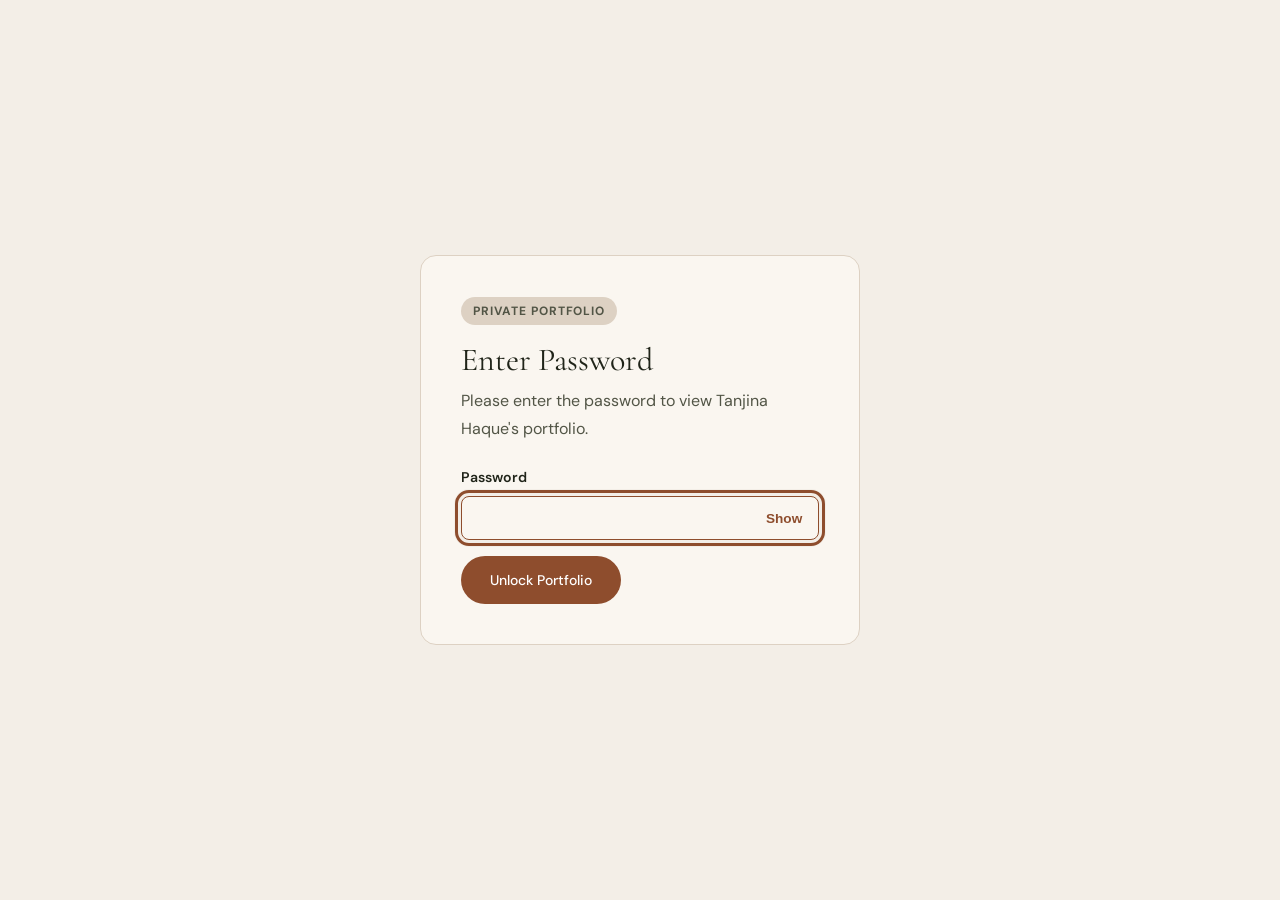
==== commit 5db2f093: "New version: Commit 1" ====
--- a/index.html
+++ b/index.html
@@ -6,9 +6,10 @@
   <meta name="description" content="Portfolio of Tanjina Haque — Accessibility Tester & Inclusive Design Advocate dedicated to building digital experiences for everyone." />
   <title>Tanjina Haque — Accessibility Tester</title>
   <link rel="stylesheet" href="style.css" />
+  <link rel="stylesheet" href="homepage.css" />
   <link rel="preconnect" href="https://fonts.googleapis.com" />
   <link rel="preconnect" href="https://fonts.gstatic.com" crossorigin />
-  <link href="https://fonts.googleapis.com/css2?family=DM+Serif+Display:ital@0;1&family=DM+Sans:wght@300;400;500;600&display=swap" rel="stylesheet" />
+  <link href="https://fonts.googleapis.com/css2?family=Cormorant+Garamond:ital,wght@0,500;0,600;1,500&family=DM+Sans:wght@400;500;600;700&display=swap" rel="stylesheet" />
 </head>
 <body class="auth-locked">
 
@@ -16,7 +17,7 @@
   <div class="password-gate" id="password-gate" role="dialog" aria-labelledby="password-heading" aria-describedby="password-help" aria-modal="true">
     <form class="password-card" id="password-form">
       <p class="password-kicker">Private Portfolio</p>
-      <h1 id="password-heading">Enter Password</h1>
+      <h2 id="password-heading">Enter Password</h2>
       <p id="password-help">Please enter the password to view Tanjina Haque's portfolio.</p>
       <div class="password-field">
         <label for="portfolio-password">Password</label>
@@ -39,86 +40,58 @@
   <!-- Skip Navigation -->
   <a href="#main-content" class="skip-link">Skip to main content</a>
 
-  <!-- Header / Nav -->
+  <!-- Editorial header -->
   <header role="banner">
     <nav aria-label="Primary navigation">
       <div class="nav-inner">
-        <a href="#hero" class="nav-logo" aria-label="Tanjina Haque — Home">TH</a>
-        <ul role="list">
-          <li><a href="#about">About Me</a></li>
-          <li><a href="#skills">Skills</a></li>
-          <li><a href="#work">Work</a></li>
-          <li><a href="#certifications">Certifications</a></li>
-          <li><a href="#resume" aria-label="Résumé">Resume</a></li>
-          <li><a href="#contact">Contact Me</a></li>
-        </ul>
-        <button class="hamburger" aria-controls="mobile-menu" aria-expanded="false" aria-label="Open navigation menu">
-          <span aria-hidden="true"></span>
-          <span aria-hidden="true"></span>
-          <span aria-hidden="true"></span>
-        </button>
-      </div>
-      <div id="mobile-menu" class="mobile-menu" hidden>
-        <ul role="list">
-          <li><a href="#about">About Me</a></li>
-          <li><a href="#skills">Skills</a></li>
-          <li><a href="#work">Work</a></li>
-          <li><a href="#certifications">Certifications</a></li>
-          <li><a href="#resume" aria-label="Résumé">Resume</a></li>
-          <li><a href="#contact">Contact Me</a></li>
-        </ul>
-      </div>
+        <a href="#hero" class="brand" aria-label="Tanjina Haque — Home"><span class="monogram" aria-hidden="true">T<span>H</span></span><span class="brand-copy"><strong>Tanjina Haque</strong><span>UX · Accessibility · Strategy</span></span></a>
+        <ul class="desktop-navigation" role="list"><li><a href="#hero">Home</a></li><li><a href="#about">About Me</a></li><li><a href="#skills">Skills</a></li><li><a href="#all-projects">Work</a></li><li><a href="#resume">Experience</a></li><li><a href="#contact">Contact</a></li></ul>
+        <button class="hamburger" aria-controls="mobile-menu" aria-expanded="false" aria-label="Open navigation menu"><span></span><span></span><span></span></button>
+      </div>
+      <div id="mobile-menu" class="mobile-menu" hidden><ul role="list"><li><a href="#hero">Home</a></li><li><a href="#about">About Me</a></li><li><a href="#skills">Skills</a></li><li><a href="#all-projects">Work</a></li><li><a href="#resume">Experience</a></li><li><a href="#contact">Contact</a></li></ul></div>
     </nav>
   </header>
-
   <main id="main-content">
-
-    <!-- Hero -->
     <section id="hero" aria-labelledby="hero-heading">
-      <div class="hero-blob" aria-hidden="true"></div>
       <div class="hero-inner">
-        <p class="hero-eyebrow">Accessibility Tester &amp; Inclusive Design Advocate</p>
-        <h1 id="hero-heading">
-          Tanjina Haque
-          <span class="hero-italic">builds digital experiences</span>
-          <span class="hero-accent">for everyone.</span>
-        </h1>
-        <img src="image/hero-floral-ornament-transparent.png" alt="" class="hero-floral-ornament" aria-hidden="true" />
-        <p class="hero-lead">I test, audit, and champion digital experiences that work for every user — regardless of ability, device, or context.</p>
-        <div class="hero-cta-cluster">
-          <div class="hero-actions">
-            <a href="#work" class="btn btn-primary">See My Work</a>
-            <a href="#contact" class="btn btn-outline">Get In Touch</a>
-          </div>
-        </div>
+        <p class="hero-eyebrow">Designing more inclusive experiences</p>
+        <h1 id="hero-heading">Accessibility<br>meets <em>real</em><br>impact.</h1>
+        <p class="hero-lead">I research, design, and advocate for digital experiences that are accessible, human-centered, and business-driven — helping organizations make better decisions for everyone.</p>
+        <div class="hero-actions"><a href="#work" class="btn btn-primary">View My Work <span aria-hidden="true">→</span></a><a href="#about" class="btn btn-outline">About Me</a></div>
+      </div>
+      <div class="hero-media">
+        <img src="image/hero-workspace.png" alt="" width="1489" height="485" fetchpriority="high" decoding="async" />
       </div>
     </section>
-
+    <section class="expertise-strip" aria-label="Areas of expertise"><ul class="container expertise-grid" role="list"><li class="expertise-item"><span class="expertise-icon"><svg viewBox="0 0 48 48" fill="none" stroke="currentColor" stroke-width="1.4" aria-hidden="true"><circle cx="18" cy="13" r="6"/><path d="M6 37v-6c0-10 24-10 24 0v6M29 8a6 6 0 0 1 0 12m5 6c5 1 6 5 6 11"/></svg></span><div><h3>Accessibility Strategy</h3><p>Digital products that include everyone</p></div></li><li class="expertise-item"><span class="expertise-icon"><svg viewBox="0 0 48 48" fill="none" stroke="currentColor" stroke-width="1.4" aria-hidden="true"><path d="M12 6h17l7 7v27H12zM29 6v9h7M18 21h12M18 27h12M18 33h8M7 11v24"/></svg></span><div><h3>User Research</h3><p>Evidence-based insights and recommendations</p></div></li><li class="expertise-item"><span class="expertise-icon"><svg viewBox="0 0 48 48" fill="none" stroke="currentColor" stroke-width="1.4" aria-hidden="true"><path d="M17 31c0-6-7-8-7-16a13 13 0 0 1 26 0c0 8-7 10-7 16zM17 36h12M20 41h6"/></svg></span><div><h3>Experience Design</h3><p>Human-centered solutions for real-world problems</p></div></li><li class="expertise-item"><span class="expertise-icon"><svg viewBox="0 0 48 48" fill="none" stroke="currentColor" stroke-width="1.4" aria-hidden="true"><path d="M7 38V26h6v12zM21 38V17h6v21zM35 38V7h6v31zM10 19l13-10 14-6m-7-1 7 1-1 7"/></svg></span><div><h3>Strategic Impact</h3><p>Helping organizations make better decisions</p></div></li></ul><svg class="botanical" viewBox="0 0 160 300" fill="none" stroke="currentColor" aria-hidden="true"><path d="M140 300C135 180 35 100 35 0M111 211C18 182 9 140 5 110c66 23 88 58 106 101ZM83 144C155 110 129 48 100 23c-13 51-26 80-17 121ZM48 69C3 47 2 20 5 0c32 13 40 40 43 69Z"/></svg></section>
+
+    <section id="work" class="featured-work" aria-labelledby="work-heading"><svg class="botanical" viewBox="0 0 160 300" fill="none" stroke="currentColor" aria-hidden="true"><path d="M140 300C135 180 35 100 35 0M111 211C18 182 9 140 5 110c66 23 88 58 106 101ZM83 144C155 110 129 48 100 23c-13 51-26 80-17 121ZM48 69C3 47 2 20 5 0c32 13 40 40 43 69Z"/></svg><div class="container"><div class="work-heading-row"><div><p class="eyebrow">Featured work</p><h2 id="work-heading">Real problems. Practical solutions. Meaningful impact.</h2></div><a class="all-projects-link btn btn-primary" href="#all-projects">View all projects <span aria-hidden="true">→</span></a></div><div class="project-grid" role="list"><article class="project-card" role="listitem"><div class="project-media image-placeholder"><span aria-hidden="true">Custom Shortcuts image</span><p class="project-badge">Professional Work</p></div><div class="project-copy"><h3>Custom Shortcuts</h3><p>Accessibility research and design recommendations that improved usability and inclusion.</p><a href="#custom-shortcuts-details" aria-label="View project overview for Custom Shortcuts">View project overview <span aria-hidden="true">→</span></a></div></article><article class="project-card" role="listitem"><div class="project-media image-placeholder"><span aria-hidden="true">place holder title image</span><p class="project-badge">Case Study</p></div><div class="project-copy"><h3>place holder title</h3><p>another case study here</p><a href="case-study-patient-portal.html" aria-label="View case study for place holder title">View case study <span aria-hidden="true">→</span></a></div></article><article class="project-card" role="listitem"><div class="project-media image-placeholder"><span aria-hidden="true">place holder title image</span><p class="project-badge">Case Study</p></div><div class="project-copy"><h3>place holder title</h3><p>another case study here</p><a href="case-study-checkout-remediation.html" aria-label="View case study for place holder title">View case study <span aria-hidden="true">→</span></a></div></article></div></div></section>
     <!-- About -->
     <section id="about" aria-labelledby="about-heading">
       <div class="container about-grid">
         <div class="about-image-wrap">
           <div class="about-image-placeholder">
-            <img src="image/first image.jpg" alt="Tanjina Haque, Accessibility Tester" class="about-photo" />
+            <img src="image/about-portrait.png" alt="Tanjina Haque" class="about-photo" width="1122" height="1402" loading="lazy" decoding="async" />
           </div>
           <div class="about-image-deco" aria-hidden="true"></div>
         </div>
         <div class="about-text">
           <h2 id="about-heading">About Me</h2>
-          <p>I'm a certified accessibility tester with <strong>6+ years</strong> of experience helping organizations build inclusive digital products. My work sits at the intersection of technical testing, user empathy, and standards compliance.</p>
-          <p>I've partnered with government agencies, healthcare platforms, and e-commerce companies to audit, remediate, and integrate accessibility into every stage of the development lifecycle — not just at the finish line.</p>
-          <ul class="about-stats" role="list" aria-label="Key achievements">
+          <p>I'm an accessibility professional with 8+ years of experience helping teams create more inclusive digital experiences. My work brings together accessibility research, interaction design, technical evaluation, and cross-functional collaboration to help organizations make better design decisions.</p>
+          <p>I specialize in researching complex interaction patterns, translating accessibility requirements into practical design recommendations, and developing reusable component guidance for designers and developers. I've worked across banking, technology, and healthcare, contributing to accessible experiences on web and native mobile platforms.</p>
+          <p>Today, I'm expanding my work in UX/UI design, design systems, and human-centered product strategy. Through independent design projects, I'm applying my accessibility expertise to interface design, Figma components, and end-to-end user experiences—with the goal of making accessibility an integral part of how products are designed, not something addressed only after development.</p>
+          <ul class="about-expertise" role="list" aria-label="Expertise highlights">
             <li>
-              <span class="stat-num" aria-label="200 plus">200+</span>
-              <span class="stat-label">Audits completed</span>
+              <h3>Research</h3>
+              <p>Evidence-based interaction recommendations</p>
             </li>
             <li>
-              <span class="stat-num">40+</span>
-              <span class="stat-label">Client teams trained</span>
+              <h3>Design Systems</h3>
+              <p>Reusable accessible component guidance</p>
             </li>
             <li>
-              <span class="stat-num">98%</span>
-              <span class="stat-label">WCAG pass rate</span>
+              <h3>Strategy</h3>
+              <p>Cross-functional product collaboration</p>
             </li>
           </ul>
         </div>
@@ -129,315 +102,127 @@
     <section id="skills" aria-labelledby="skills-heading" class="section-tinted">
       <div class="container">
         <h2 id="skills-heading">Skills &amp; Expertise</h2>
-        <p class="section-sub">My core work is accessibility analysis, supported by design and research skills that help teams build more inclusive products.</p>
-
-        <div class="skill-group">
-          <div class="skill-heading-row">
-            <h3>Accessibility Analysis</h3>
-          </div>
-          <ul class="skills-grid" role="list">
-
-            <li class="skill-card">
-              <div class="skill-icon" aria-hidden="true">
-                <svg viewBox="0 0 40 40" fill="none" xmlns="http://www.w3.org/2000/svg">
-                  <rect x="7" y="10" width="26" height="18" rx="3" stroke="currentColor" stroke-width="2"/>
-                  <path d="M16 32h8M20 28v4" stroke="currentColor" stroke-width="2" stroke-linecap="round"/>
-                  <path d="M14 19l3 3 7-7" stroke="currentColor" stroke-width="2" stroke-linecap="round" stroke-linejoin="round"/>
-                </svg>
-              </div>
-              <h4>Manual Accessibility Testing</h4>
-              <p>Keyboard navigation, focus order, forms, modals, semantic structure, and screen reader behavior across real workflows.</p>
-              <a href="skill-details.html?skill=manual-testing" class="skill-detail-link" aria-label="View Manual Accessibility Testing examples">View examples</a>
-            </li>
-
-            <li class="skill-card">
-              <div class="skill-icon" aria-hidden="true">
-                <svg viewBox="0 0 300 200" fill="none" xmlns="http://www.w3.org/2000/svg">
-                  <path d="M58 174L150 14L224 137" stroke="currentColor" stroke-width="13" stroke-linejoin="miter"/>
-                  <path d="M58 174H216" stroke="currentColor" stroke-width="13" stroke-linecap="butt"/>
-                  <circle cx="235" cy="174" r="16" stroke="currentColor" stroke-width="13"/>
-                  <text x="104" y="148" fill="currentColor" font-family="DM Sans, Arial, sans-serif" font-size="76" font-weight="700" letter-spacing="-7">ax</text>
-                </svg>
-              </div>
-              <h4>Automated Auditing</h4>
-              <p>Axe-core, Lighthouse, Deque WorldSpace, and Pa11y used to catch repeatable issues and support regression checks.</p>
-              <a href="skill-details.html?skill=automated-auditing" class="skill-detail-link" aria-label="View Automated Auditing examples">View examples</a>
-            </li>
-
-            <li class="skill-card">
-              <div class="skill-icon" aria-hidden="true">
-                <svg viewBox="0 0 40 40" fill="none" xmlns="http://www.w3.org/2000/svg">
-                  <rect x="13" y="7" width="14" height="26" rx="3" stroke="currentColor" stroke-width="2"/>
-                  <path d="M18 11h4M18 29h4" stroke="currentColor" stroke-width="2" stroke-linecap="round"/>
-                  <path d="M16.5 20l2.5 2.5 5-6" stroke="currentColor" stroke-width="2" stroke-linecap="round" stroke-linejoin="round"/>
-                </svg>
-              </div>
-              <h4>Mobile Accessibility Testing</h4>
-              <p>iOS and Android accessibility testing with VoiceOver, TalkBack, touch targets, gestures, orientation, and responsive behavior.</p>
-              <a href="skill-details.html?skill=mobile-testing" class="skill-detail-link" aria-label="View Mobile Accessibility Testing examples">View examples</a>
-            </li>
-
-            <li class="skill-card">
-              <div class="skill-icon" aria-hidden="true">
-                <svg viewBox="0 0 40 40" fill="none" xmlns="http://www.w3.org/2000/svg">
-                  <path d="M20 20a4 4 0 104-4h-4v4z" stroke="currentColor" stroke-width="2" stroke-linejoin="round"/>
-                  <path d="M16 32a4 4 0 004-4v-4h-4a4 4 0 000 8z" stroke="currentColor" stroke-width="2" stroke-linejoin="round"/>
-                  <path d="M16 24h4v-8h-4a4 4 0 000 8z" stroke="currentColor" stroke-width="2" stroke-linejoin="round"/>
-                  <path d="M16 16h4V8h-4a4 4 0 000 8z" stroke="currentColor" stroke-width="2" stroke-linejoin="round"/>
-                  <path d="M20 16h4a4 4 0 000-8h-4v8z" stroke="currentColor" stroke-width="2" stroke-linejoin="round"/>
-                </svg>
-              </div>
-              <h4>Accessibility Annotations</h4>
-              <p>Figma-based accessibility annotation documents using annotation kits to define roles, labels, focus order, keyboard behavior, states, and developer requirements on top of design files.</p>
-              <a href="skill-details.html?skill=accessibility-annotations" class="skill-detail-link" aria-label="View Accessibility Annotations examples">View examples</a>
-            </li>
-
-            <li class="skill-card">
-              <div class="skill-icon" aria-hidden="true">
-                <svg viewBox="0 0 40 40" fill="none" xmlns="http://www.w3.org/2000/svg">
-                  <path d="M11 29l3.5-8.5L26.8 8.2a3 3 0 014.2 4.2L18.8 24.7 11 29z" stroke="currentColor" stroke-width="2" stroke-linejoin="round"/>
-                  <path d="M24.5 10.5l5 5M14.5 20.5l4.3 4.2" stroke="currentColor" stroke-width="2" stroke-linecap="round"/>
-                </svg>
-              </div>
-              <h4>Reporting &amp; Remediation</h4>
-              <p>Clear issue writeups with severity, user impact, reproduction steps, and developer-ready guidance.</p>
-              <a href="skill-details.html?skill=reporting-remediation" class="skill-detail-link" aria-label="View Reporting and Remediation examples">View examples</a>
-            </li>
-
-            <li class="skill-card">
-              <div class="skill-icon" aria-hidden="true">
-                <svg viewBox="0 0 40 40" fill="none" xmlns="http://www.w3.org/2000/svg">
-                  <path d="M10 31V15l10-6 10 6v16" stroke="currentColor" stroke-width="2" stroke-linecap="round" stroke-linejoin="round"/>
-                  <rect x="15" y="22" width="10" height="9" rx="1" stroke="currentColor" stroke-width="2"/>
-                </svg>
-              </div>
-              <h4>Standards Compliance</h4>
-              <p>WCAG 2.0 through 2.2, Section 508, EN 301 549, and ADA digital accessibility requirements.</p>
-              <a href="skill-details.html?skill=standards-compliance" class="skill-detail-link" aria-label="View Standards Compliance examples">View examples</a>
-            </li>
-
-          </ul>
-        </div>
-
-        <div class="secondary-skills">
-          <article class="secondary-skill-card">
-            <div class="secondary-skill-icon" aria-hidden="true">
-              <svg viewBox="0 0 40 40" fill="none" xmlns="http://www.w3.org/2000/svg">
-                <path d="M20 20a4 4 0 104-4h-4v4z" stroke="currentColor" stroke-width="2" stroke-linejoin="round"/>
-                <path d="M16 32a4 4 0 004-4v-4h-4a4 4 0 000 8z" stroke="currentColor" stroke-width="2" stroke-linejoin="round"/>
-                <path d="M16 24h4v-8h-4a4 4 0 000 8z" stroke="currentColor" stroke-width="2" stroke-linejoin="round"/>
-                <path d="M16 16h4V8h-4a4 4 0 000 8z" stroke="currentColor" stroke-width="2" stroke-linejoin="round"/>
-                <path d="M20 16h4a4 4 0 000-8h-4v8z" stroke="currentColor" stroke-width="2" stroke-linejoin="round"/>
-              </svg>
-            </div>
-            <div class="skill-heading-row">
-              <h3>Design</h3>
-              <p class="skill-group-label">Secondary Skill</p>
-            </div>
-            <p>I use design thinking to spot barriers earlier, clarify user flows, and support inclusive product decisions before they become accessibility defects.</p>
-            <ul class="secondary-skill-list" role="list">
-              <li>Accessible product design</li>
-              <li>Wireframing and prototyping</li>
-              <li>Design systems and reusable components</li>
-              <li>Visual accessibility, contrast, spacing, and focus states</li>
-            </ul>
-            <a href="skill-details.html?skill=design" class="skill-detail-link" aria-label="View Design examples">View examples</a>
-          </article>
-
-          <article class="secondary-skill-card">
-            <div class="secondary-skill-icon" aria-hidden="true">
-              <svg viewBox="0 0 40 40" fill="none" xmlns="http://www.w3.org/2000/svg">
-                <rect x="7" y="8" width="26" height="24" rx="4" stroke="currentColor" stroke-width="2"/>
-                <circle cx="17" cy="17" r="3.5" stroke="currentColor" stroke-width="2"/>
-                <path d="M11.5 27c1.2-3.1 3.1-4.6 5.5-4.6s4.3 1.5 5.5 4.6" stroke="currentColor" stroke-width="2" stroke-linecap="round"/>
-                <path d="M24 16l1.8 1.8 3.7-4.6" stroke="currentColor" stroke-width="2" stroke-linecap="round" stroke-linejoin="round"/>
-                <path d="M24 24h5" stroke="currentColor" stroke-width="2" stroke-linecap="round"/>
-              </svg>
-            </div>
-            <div class="skill-heading-row">
-              <h3>Research</h3>
-              <p class="skill-group-label">Secondary Skill</p>
-            </div>
-            <p>I bring user-centered research methods into accessibility work so recommendations reflect real people, assistive technology use, and lived experience.</p>
-            <ul class="secondary-skill-list" role="list">
-              <li>Usability research with disabled users</li>
-              <li>Heuristic evaluation and workflow review</li>
-              <li>Interview synthesis and accessibility insights</li>
-              <li>Plain-language recommendations for product teams</li>
-            </ul>
-            <a href="skill-details.html?skill=research" class="skill-detail-link" aria-label="View Research examples">View examples</a>
-          </article>
-        </div>
-
-        <div class="soft-skills">
-          <div class="skill-heading-row">
-            <h3>Soft Skills &amp; Leadership</h3>
-          </div>
-          <div class="soft-skills-grid" role="list">
-            <article class="soft-skill-card" role="listitem">
-              <h4>Product Partnership</h4>
-              <p>I work closely with product owners and product managers to identify accessibility gaps in workflows, clarify user impact, and help teams make stronger product decisions.</p>
-              <a href="skill-details.html?skill=product-partnership" class="skill-detail-link" aria-label="View Product Partnership examples">View examples</a>
-            </article>
-            <article class="soft-skill-card" role="listitem">
-              <h4>Developer Communication</h4>
-              <p>I partner directly with developers to explain expected behavior, reduce ambiguity, and bridge communication gaps between design intent, technical implementation, and accessibility requirements.</p>
-              <a href="skill-details.html?skill=developer-communication" class="skill-detail-link" aria-label="View Developer Communication examples">View examples</a>
-            </article>
-            <article class="soft-skill-card" role="listitem">
-              <h4>Workflow Improvement</h4>
-              <p>I look for process gaps that cause accessibility issues to repeat, then help teams strengthen workflows so accessibility is easier to catch, fix, and maintain.</p>
-              <a href="skill-details.html?skill=workflow-improvement" class="skill-detail-link" aria-label="View Workflow Improvement examples">View examples</a>
-            </article>
-            <article class="soft-skill-card" role="listitem">
-              <h4>Jira Bug Communication</h4>
-              <p>I write clear Jira tickets with reproduction steps, user impact, severity, expected behavior, screenshots or notes when useful, and acceptance criteria for validation.</p>
-              <a href="skill-details.html?skill=jira-bug-communication" class="skill-detail-link" aria-label="View Jira Bug Communication examples">View examples</a>
-            </article>
-            <article class="soft-skill-card" role="listitem">
-              <h4>Accessibility Education</h4>
-              <p>I teach accessibility concepts to people outside my discipline, including designers, researchers, product owners, product managers, developers, and QA partners.</p>
-              <a href="skill-details.html?skill=accessibility-education" class="skill-detail-link" aria-label="View Accessibility Education examples">View examples</a>
-            </article>
-            <article class="soft-skill-card" role="listitem">
-              <h4>Facilitation &amp; Alignment</h4>
-              <p>I help cross-functional teams align around priorities, tradeoffs, and next steps so accessibility conversations lead to decisions instead of stalled handoffs.</p>
-              <a href="skill-details.html?skill=facilitation-alignment" class="skill-detail-link" aria-label="View Facilitation and Alignment examples">View examples</a>
-            </article>
-          </div>
-        </div>
-      </div>
-    </section>
-
-    <!-- Work / Case Studies -->
-    <section id="work" aria-labelledby="work-heading">
-      <div class="container">
-        <h2 id="work-heading">Featured Work</h2>
-        <p class="section-sub">Selected case studies and impact highlights.</p>
-        <div class="work-grid" role="list">
-
-          <article class="work-card case-study-preview" role="listitem">
-            <div class="work-tag">Government</div>
-            <h3>State Benefits Portal Audit</h3>
-            <p>Full WCAG 2.1 AA audit of a public-facing benefits application serving 2M+ residents. Identified 147 issues; remediated to 100% compliance within 3 sprints.</p>
-            <ul class="work-outcomes" aria-label="Outcomes">
-              <li>100% WCAG 2.1 AA compliance</li>
-              <li>Screen reader success rate: 54% → 97%</li>
-              <li>Reduced support calls by 31%</li>
-            </ul>
-            <a href="case-study-state-benefits.html" class="case-study-link" aria-label="Read State Benefits Portal Audit case study">Read case study</a>
-          </article>
-
-          <article class="work-card case-study-preview" role="listitem">
-            <div class="work-tag">Healthcare</div>
-            <h3>Patient Portal Redesign</h3>
-            <p>Embedded in a product team to define accessibility requirements from discovery through launch for a hospital network's digital patient portal.</p>
-            <ul class="work-outcomes" aria-label="Outcomes">
-              <li>Zero critical issues at launch</li>
-              <li>Colour contrast pass rate: 100%</li>
-              <li>ARIA landmark structure fully implemented</li>
-            </ul>
-            <a href="case-study-patient-portal.html" class="case-study-link" aria-label="Read Patient Portal Redesign case study">Read case study</a>
-          </article>
-
-          <article class="work-card case-study-preview" role="listitem">
-            <div class="work-tag">E-Commerce</div>
-            <h3>Checkout Flow Remediation</h3>
-            <p>Identified and fixed keyboard trap and focus management failures in a multi-step checkout affecting ~40K monthly users with motor impairments.</p>
-            <ul class="work-outcomes" aria-label="Outcomes">
-              <li>Keyboard trap resolved across 6 steps</li>
-              <li>Focus management fully ARIA-compliant</li>
-              <li>Conversion uplift of 8% post-fix</li>
-            </ul>
-            <a href="case-study-checkout-remediation.html" class="case-study-link" aria-label="Read Checkout Flow Remediation case study">Read case study</a>
-          </article>
-
-        </div>
-      </div>
-    </section>
-
-    <!-- Certifications -->
-    <section id="certifications" aria-labelledby="certs-heading">
-      <div class="container">
-        <h2 id="certs-heading">Certifications</h2>
-        <p class="section-sub">Formal credentials that back the work.</p>
-        <ul class="certs-list" role="list">
-          <li class="cert-item">
-            <div class="cert-badge" aria-hidden="true">CPACC</div>
-            <div>
-              <h3>Certified Professional in Accessibility Core Competencies</h3>
-              <p>IAAP · Issued 2021 · <span class="cert-status">Active</span></p>
-            </div>
+        <ul class="core-skills-grid" role="list">
+          <li class="core-skill-card">
+            <svg class="core-skill-icon" viewBox="0 0 24 28" fill="none" stroke="currentColor" stroke-width="1.6" stroke-linecap="round" stroke-linejoin="round" aria-hidden="true" focusable="false"><path d="M9 3H5a2 2 0 0 0-2 2v4m12-6h4a2 2 0 0 1 2 2v4M3 15v4a2 2 0 0 0 2 2h4m12-6v4a2 2 0 0 1-2 2h-4"/><circle cx="11" cy="11" r="4"/><path d="m14 14 3 3"/></svg>
+            <h3>Accessibility Testing &amp; Auditing</h3>
+            <p>Manual and automated accessibility evaluations across web and native mobile platforms. Expertise includes keyboard navigation, JAWS, NVDA, VoiceOver, TalkBack, WCAG conformance evaluation, defect reporting, and remediation validation.</p>
           </li>
-          <li class="cert-item">
-            <div class="cert-badge" aria-hidden="true">WAS</div>
-            <div>
-              <h3>Web Accessibility Specialist</h3>
-              <p>IAAP · Issued 2022 · <span class="cert-status">Active</span></p>
-            </div>
+          <li class="core-skill-card">
+            <svg class="core-skill-icon" viewBox="0 0 24 28" fill="none" stroke="currentColor" stroke-width="1.6" stroke-linecap="round" stroke-linejoin="round" aria-hidden="true" focusable="false"><circle cx="12" cy="4" r="2"/><path d="m4 9 8 2 8-2m-8 2v5m0 0-5 6m5-6 5 6"/></svg>
+            <h3>Inclusive Design &amp; Accessibility</h3>
+            <p>Reviewing designs, evaluating accessible interaction patterns, identifying barriers early, and recommending practical solutions that improve inclusive user experiences.</p>
           </li>
-          <li class="cert-item">
-            <div class="cert-badge" aria-hidden="true">ADS</div>
-            <div>
-              <h3>Accessible Document Specialist</h3>
-              <p>IAAP · Issued 2023 · <span class="cert-status">Active</span></p>
-            </div>
+          <li class="core-skill-card">
+            <svg class="core-skill-icon" viewBox="0 0 24 28" fill="none" stroke="currentColor" stroke-width="1.6" stroke-linecap="round" stroke-linejoin="round" aria-hidden="true" focusable="false"><path d="m12 2 4 4-4 4-4-4Zm-6 6 4 4-4 4-4-4Zm12 0 4 4-4 4-4-4Zm-6 6 4 4-4 4-4-4Z"/></svg>
+            <h3>Design Systems Accessibility</h3>
+            <p>Creating reusable component accessibility guidance, including keyboard interactions, screen reader behavior, component states, accessibility specifications, acceptance criteria, and implementation examples.</p>
           </li>
-          <li class="cert-item">
-            <div class="cert-badge" aria-hidden="true">DHS</div>
-            <div>
-              <h3>Section 508 Trusted Tester</h3>
-              <p>DHS · Issued 2020 · <span class="cert-status">Active</span></p>
-            </div>
+          <li class="core-skill-card">
+            <svg class="core-skill-icon" viewBox="0 0 24 28" fill="none" stroke="currentColor" stroke-width="1.6" stroke-linecap="round" stroke-linejoin="round" aria-hidden="true" focusable="false"><circle cx="10.5" cy="10.5" r="7.5"/><path d="m16 16 6 6"/></svg>
+            <h3>Interaction Research</h3>
+            <p>Researching complex interaction patterns, synthesizing existing usability findings and accessibility evidence, and translating research into actionable recommendations for designers and product teams.</p>
+          </li>
+          <li class="core-skill-card">
+            <svg class="core-skill-icon" viewBox="0 0 24 28" fill="none" stroke="currentColor" stroke-width="1.6" stroke-linecap="round" stroke-linejoin="round" aria-hidden="true" focusable="false"><path d="M12 2H8a4 4 0 0 0 0 8h4Zm0 0h4a4 4 0 0 1 0 8h-4ZM12 10H8a4 4 0 0 0 0 8h4Zm0 8H8a4 4 0 1 0 4 4Z"/><circle cx="16" cy="14" r="4"/></svg>
+            <h3>UX/UI Design</h3>
+            <p>Applying user-centered design methods through independent projects, including wireframing, interface design, visual hierarchy, prototyping, and reusable Figma components.</p>
+          </li>
+          <li class="core-skill-card">
+            <svg class="core-skill-icon" viewBox="0 0 24 28" fill="none" stroke="currentColor" stroke-width="1.6" stroke-linecap="round" stroke-linejoin="round" aria-hidden="true" focusable="false"><circle cx="8" cy="7" r="3"/><circle cx="18" cy="8" r="2.5"/><path d="M2 21v-2a6 6 0 0 1 12 0v2m2-7a5 5 0 0 1 6 5v2"/></svg>
+            <h3>Product Collaboration &amp; Influence</h3>
+            <p>Partnering with designers, developers, and product owners to evaluate competing approaches, communicate technical requirements, facilitate decisions, and provide accessibility education.</p>
           </li>
         </ul>
       </div>
     </section>
 
-    <!-- Resume -->
+    <section id="all-projects" aria-labelledby="all-projects-heading"><div class="container"><p class="eyebrow">Explore the work</p><h2 id="all-projects-heading">Projects &amp; case studies</h2><div class="project-directory"><article id="custom-shortcuts-details"><h3>Custom Shortcuts</h3><p>Professional contribution: accessibility research and design recommendations to improve usability and inclusion.</p><p>A full case study will be added when the project materials are available.</p></article><ul><li><a href="case-study-patient-portal.html">place holder title →</a></li><li><a href="case-study-checkout-remediation.html">place holder title →</a></li><li><a href="case-study-state-benefits.html">placeholder title →</a></li></ul></div></div></section>
+    <!-- Experience & Credentials -->
     <section id="resume" aria-labelledby="resume-heading">
       <div class="container">
         <div class="resume-header">
           <div>
-            <h2 id="resume-heading" aria-label="Résumé">Resume</h2>
-            <p class="section-sub">A quick view of my experience, education, and professional focus.</p>
-          </div>
-          <a href="#contact" class="btn btn-outline" aria-label="Request full résumé">Request Full Resume</a>
-        </div>
-        <div class="resume-grid">
-          <article class="resume-card resume-summary">
-            <h3>Professional Summary</h3>
-            <p>Accessibility tester and inclusive design advocate with experience auditing websites, mobile apps, documents, and product workflows against WCAG and Section 508 requirements.</p>
-          </article>
-          <article class="resume-card">
-            <span class="resume-date">2021 - Present</span>
-            <h3>Accessibility Tester</h3>
-            <p class="resume-org">Digital Accessibility Consultant</p>
-            <ul class="resume-list">
-              <li>Conduct manual and automated audits for web and mobile experiences.</li>
-              <li>Document findings with severity, user impact, and remediation guidance.</li>
-              <li>Partner with design, engineering, and QA teams to prevent repeat issues.</li>
+            <h2 id="resume-heading">Experience &amp; Credentials</h2>
+            <p class="section-sub">8+ years of experience advancing digital accessibility through technical evaluation, inclusive design research, and cross-functional collaboration.</p>
+          </div>
+          <div class="resume-download">
+            <!-- Once resume.pdf is supplied in the project root, replace the disabled button
+                 with <a href="resume.pdf" download class="btn btn-primary">Download Full Résumé</a>. -->
+            <button type="button" class="btn btn-primary" disabled aria-describedby="resume-download-note">Download Full Résumé</button>
+            <p id="resume-download-note">PDF coming soon.</p>
+          </div>
+        </div>
+        <div class="experience-layout">
+          <div>
+            <h3 class="experience-label">Professional Experience</h3>
+            <ol class="experience-timeline" role="list">
+              <li>
+                <article class="experience-role experience-current">
+                  <p class="experience-date">June 2021–Present</p>
+                  <h4>Regions Bank</h4>
+                  <p class="experience-position">Accessibility Analyst</p>
+                  <ul class="experience-focus">
+                    <li>Research accessible interaction patterns and advise product teams on inclusive design decisions.</li>
+                    <li>Develop reusable accessibility component guidance, acceptance criteria, and implementation examples.</li>
+                    <li>Conduct web and native mobile accessibility testing and auditing, documenting barriers and validating remediation.</li>
+                  </ul>
+                </article>
+              </li>
+              <li>
+                <article class="experience-role">
+                  <p class="experience-date">May 2020–June 2021</p>
+                  <h4>Dell Technologies</h4>
+                  <p class="experience-position">Accessibility Specialist</p>
+                  <ul class="experience-focus">
+                    <li>Accessibility evaluation and assistive technology testing</li>
+                    <li>Defect documentation and remediation collaboration</li>
+                  </ul>
+                </article>
+              </li>
+              <li>
+                <article class="experience-role">
+                  <p class="experience-date">February 2019–May 2020</p>
+                  <h4>Santander Bank</h4>
+                  <p class="experience-position">Accessibility Tester</p>
+                  <ul class="experience-focus">
+                    <li>Accessibility, functional, and regression testing</li>
+                    <li>Accessible document evaluation and remediation</li>
+                  </ul>
+                </article>
+              </li>
+              <li>
+                <article class="experience-role">
+                  <p class="experience-date">March 2018–January 2019</p>
+                  <h4>UnitedHealth</h4>
+                  <p class="experience-position">ADA Compliance Tester</p>
+                  <ul class="experience-focus">
+                    <li>Digital accessibility evaluation</li>
+                    <li>Wireframe reviews and developer collaboration</li>
+                  </ul>
+                </article>
+              </li>
+            </ol>
+          </div>
+          <div class="experience-education" role="region" aria-labelledby="experience-education-heading">
+            <h3 id="experience-education-heading">Education &amp; Credentials</h3>
+            <ul class="experience-credentials" role="list">
+              <li>
+                <div class="credential-badge" aria-hidden="true">Google</div>
+                <div>
+                  <h4>Google UX Design Professional Certificate</h4>
+                  <p>Google / Coursera · Completed</p>
+                </div>
+              </li>
+              <li>
+                <div class="credential-badge" aria-hidden="true">Deque</div>
+                <div>
+                  <h4>Accessibility Professional Development</h4>
+                  <p>Deque University</p>
+                </div>
+              </li>
             </ul>
-          </article>
-          <article class="resume-card">
-            <span class="resume-date">2018 - 2021</span>
-            <h3>QA Analyst</h3>
-            <p class="resume-org">Product &amp; Web Testing</p>
-            <ul class="resume-list">
-              <li>Validated user flows, forms, navigation, and responsive layouts.</li>
-              <li>Created test cases for usability, accessibility, and regression coverage.</li>
-              <li>Collaborated with developers to verify fixes before release.</li>
-            </ul>
-          </article>
-          <article class="resume-card">
-            <span class="resume-date">Education</span>
-            <h3>Accessibility &amp; UX Training</h3>
-            <p class="resume-org">Continuing Professional Development</p>
-            <ul class="resume-list">
-              <li>WCAG testing, screen reader workflows, and inclusive design practices.</li>
-              <li>Usability review, design systems, and accessible content structure.</li>
-            </ul>
-          </article>
+          </div>
         </div>
       </div>
     </section>
@@ -525,23 +310,26 @@
           <div class="form-row">
             <div class="form-group">
               <label for="name">Full Name <span class="required" aria-hidden="true">*</span><span class="sr-only">(required)</span></label>
-              <input type="text" id="name" name="name" autocomplete="name" required aria-required="true" placeholder="Your name" />
+              <input type="text" id="name" name="name" autocomplete="name" aria-describedby="name-error" required aria-required="true" placeholder="Your name" />
+              <p class="field-error" id="name-error" hidden><svg class="error-icon" viewBox="0 0 24 24" fill="none" stroke="currentColor" stroke-width="2" aria-hidden="true" focusable="false"><circle cx="12" cy="12" r="9"/><path d="M12 7v6"/><circle cx="12" cy="17" r="1" fill="currentColor" stroke="none"/></svg><span><span class="sr-only">Error: </span><span class="error-message"></span></span></p>
             </div>
             <div class="form-group">
               <label for="email">Email Address <span class="required" aria-hidden="true">*</span><span class="sr-only">(required)</span></label>
-              <input type="email" id="email" name="email" autocomplete="email" required aria-required="true" placeholder="you@example.com" />
+              <input type="email" id="email" name="email" autocomplete="email" aria-describedby="email-error" required aria-required="true" placeholder="you@example.com" />
+              <p class="field-error" id="email-error" hidden><svg class="error-icon" viewBox="0 0 24 24" fill="none" stroke="currentColor" stroke-width="2" aria-hidden="true" focusable="false"><circle cx="12" cy="12" r="9"/><path d="M12 7v6"/><circle cx="12" cy="17" r="1" fill="currentColor" stroke="none"/></svg><span><span class="sr-only">Error: </span><span class="error-message"></span></span></p>
             </div>
           </div>
           <div class="form-group">
             <label for="project">Tell me about your project <span class="required" aria-hidden="true">*</span><span class="sr-only">(required)</span></label>
-            <textarea id="project" name="project" rows="5" required aria-required="true" placeholder="Describe your project, timeline, and what kind of support you're looking for..."></textarea>
-          </div>
+            <textarea id="project" name="project" rows="5" aria-describedby="project-error" required aria-required="true" placeholder="Describe your project, timeline, and what kind of support you're looking for..."></textarea>
+            <p class="field-error" id="project-error" hidden><svg class="error-icon" viewBox="0 0 24 24" fill="none" stroke="currentColor" stroke-width="2" aria-hidden="true" focusable="false"><circle cx="12" cy="12" r="9"/><path d="M12 7v6"/><circle cx="12" cy="17" r="1" fill="currentColor" stroke="none"/></svg><span><span class="sr-only">Error: </span><span class="error-message"></span></span></p>
+          </div>
+          <p id="contact-feedback" role="status" aria-live="polite" aria-atomic="true"></p>
           <button type="submit" class="btn btn-primary">Send Message</button>
         </form>
         <div class="contact-links">
-          <a href="mailto:tanjina@example.com" aria-label="Email Tanjina Haque">tanjina@example.com</a>
-          <a href="https://linkedin.com/in/tanjinahaque" aria-label="Tanjina Haque on LinkedIn" rel="noopener noreferrer" target="_blank">LinkedIn</a>
-          <a href="https://github.com/tanjinahaque" aria-label="Tanjina Haque on GitHub" rel="noopener noreferrer" target="_blank">GitHub</a>
+          <a href="mailto:tanjinahaque.ada@gmail.com" aria-label="Email Tanjina Haque">tanjinahaque.ada@gmail.com</a>
+          <a href="https://www.linkedin.com/in/tanjinahaque" aria-label="Tanjina Haque on LinkedIn" rel="noopener noreferrer" target="_blank">LinkedIn</a>
         </div>
       </div>
     </section>
@@ -555,7 +343,7 @@
       <nav aria-label="Footer navigation">
         <a href="#hero">Back to top</a>
         <a href="#about">About Me</a>
-        <a href="#work">Work</a>
+        <a href="#all-projects">Work</a>
         <a href="#contact">Contact Me</a>
       </nav>
     </div>
@@ -606,6 +394,54 @@
       passwordToggle.textContent = isVisible ? 'Show' : 'Hide';
     });
 
+    // Accessible contact-form validation. No delivery endpoint is configured.
+    const contactForm = document.querySelector('.contact-form');
+    const contactFields = ['name', 'email', 'project'].map(id => document.getElementById(id));
+    const contactFeedback = document.getElementById('contact-feedback');
+    let contactSubmitted = false;
+
+    function validateContactField(field) {
+      const requiredMessages = {
+        name: 'Enter your full name.',
+        email: 'Enter your email address.',
+        project: 'Tell me about your project.'
+      };
+      let message = '';
+      if (!field.value.trim()) {
+        message = requiredMessages[field.id];
+      } else if (field.id === 'email' && field.validity.typeMismatch) {
+        message = 'Enter a valid email address, such as name@example.com.';
+      }
+      const error = document.getElementById(`${field.id}-error`);
+      error.querySelector('.error-message').textContent = message;
+      error.hidden = !message;
+      if (message) field.setAttribute('aria-invalid', 'true');
+      else field.removeAttribute('aria-invalid');
+      return !message;
+    }
+
+    contactFields.forEach(field => {
+      field.addEventListener('blur', () => {
+        if (contactSubmitted || field.value.length) validateContactField(field);
+      });
+      field.addEventListener('input', () => {
+        contactFeedback.textContent = '';
+        if (field.hasAttribute('aria-invalid')) validateContactField(field);
+      });
+    });
+
+    contactForm.addEventListener('submit', event => {
+      event.preventDefault();
+      contactSubmitted = true;
+      const invalidFields = contactFields.filter(field => !validateContactField(field));
+      if (invalidFields.length) {
+        contactFeedback.textContent = `Please correct ${invalidFields.length === 1 ? 'the highlighted field' : `the ${invalidFields.length} highlighted fields`}.`;
+        invalidFields[0].focus();
+        return;
+      }
+      contactFeedback.textContent = 'Your details are valid, but this form is not connected to a sending service yet. Your message has not been sent. Please use the email link below to contact tanjinahaque.ada@gmail.com.';
+    });
+
     // Year
     document.getElementById('year').textContent = new Date().getFullYear();
 
@@ -618,6 +454,14 @@
       menu.hidden = expanded;
     });
 
+    document.addEventListener('keydown', event => {
+      if (event.key === 'Escape' && !menu.hidden) {
+        menu.hidden = true;
+        btn.setAttribute('aria-expanded', 'false');
+        btn.focus();
+      }
+    });
+
     // Close mobile menu on link click
     menu.querySelectorAll('a').forEach(link => {
       link.addEventListener('click', () => {
@@ -626,9 +470,15 @@
       });
     });
 
-    // Active section state for segmented navigation
-    const siteHeader = document.querySelector('header');
-    const sectionNavLinks = Array.from(document.querySelectorAll('header nav a[href^="#"], .mobile-menu a[href^="#"]'));
+    // Home includes the hero, expertise strip, and featured work until About Me.
+    // Work starts at the separate Explore the work section.
+    function syncAnchorOffset() {
+      const offset = document.querySelector('.nav-inner').getBoundingClientRect().height + 25;
+      document.documentElement.style.setProperty('--anchor-offset', `${offset}px`);
+    }
+    syncAnchorOffset();
+    new ResizeObserver(syncAnchorOffset).observe(document.querySelector('.nav-inner'));
+    const sectionNavLinks = Array.from(document.querySelectorAll('.desktop-navigation a[href^="#"], .mobile-menu a[href^="#"]'));
     const sectionsById = new Map(
       sectionNavLinks
         .map(link => link.getAttribute('href').slice(1))
@@ -640,7 +490,7 @@
     function setActiveSection(id) {
       sectionNavLinks.forEach(link => {
         if (link.getAttribute('href') === `#${id}`) {
-          link.setAttribute('aria-current', 'page');
+          link.setAttribute('aria-current', 'location');
         } else {
           link.removeAttribute('aria-current');
         }
@@ -653,29 +503,35 @@
     }
 
     function updateActiveSectionFromScroll() {
-      const headerOffset = siteHeader.offsetHeight + 24;
+      const headerOffset = document.querySelector('.nav-inner').getBoundingClientRect().height + 27;
       const currentPosition = window.scrollY + headerOffset;
       let activeId = 'hero';
-
+      let nearestTop = -Infinity;
       sectionsById.forEach((section, id) => {
-        if (section.offsetTop <= currentPosition) {
+        if (section.offsetTop <= currentPosition && section.offsetTop > nearestTop) {
           activeId = id;
+          nearestTop = section.offsetTop;
         }
       });
 
       setActiveSection(activeId);
     }
 
-    // Smooth scroll polyfill for keyboard users
+    // Preserve anchor URLs and move keyboard focus without a double scroll.
     document.querySelectorAll('a[href^="#"]').forEach(anchor => {
       anchor.addEventListener('click', function(e) {
-        const target = document.querySelector(this.getAttribute('href'));
+        if (e.metaKey || e.ctrlKey || e.shiftKey || e.altKey) return;
+        const target = document.getElementById(this.getAttribute('href').slice(1));
         if (target) {
           e.preventDefault();
-          setActiveSection(target.id);
+          menu.hidden = true;
+          btn.setAttribute('aria-expanded', 'false');
+          syncAnchorOffset();
+          if (sectionsById.has(target.id)) setActiveSection(target.id);
+          if (window.location.hash !== `#${target.id}`) history.pushState(null, '', `#${target.id}`);
           target.setAttribute('tabindex', '-1');
-          target.focus({ preventScroll: false });
-          target.scrollIntoView({ behavior: 'smooth' });
+          target.focus({ preventScroll: true });
+          target.scrollIntoView({ behavior: window.matchMedia('(prefers-reduced-motion: reduce)').matches ? 'auto' : 'smooth' });
         }
       });
     });
--- a/style.css
+++ b/style.css
@@ -0,0 +1,2631 @@
+/* ===========================
+   CSS Custom Properties
+   =========================== */
+:root {
+  --clr-bg: #fdf9f6;
+  --clr-surface: #ffffff;
+  --clr-surface-alt: #f5f0fa;
+
+  /* Pastel palette */
+  --clr-lavender: #e8e0f8;
+  --clr-lavender-deep: #6f58b6;
+  --clr-mint: #d6f5ec;
+  --clr-mint-deep: #3f7f6b;
+  --clr-peach: #fde8d8;
+  --clr-peach-deep: #9b5a3d;
+  --clr-sky: #d8eef8;
+  --clr-sky-deep: #356f92;
+  --clr-rose: #fde0e8;
+  --clr-rose-deep: #9f3157;
+  --clr-butter: #fdf4d0;
+  --clr-butter-deep: #76651d;
+
+  /* Text */
+  --clr-text: #2c2640;
+  --clr-text-muted: #6b6080;
+  --clr-text-light: #766c85;
+
+  /* Accents */
+  --clr-accent: #5f459e;
+  --clr-accent-hover: #4d367f;
+
+  /* Typography */
+  --font-display: 'DM Serif Display', Georgia, serif;
+  --font-body: 'DM Sans', system-ui, sans-serif;
+
+  /* Spacing */
+  --space-xs: 0.5rem;
+  --space-sm: 1rem;
+  --space-md: 1.5rem;
+  --space-lg: 2.5rem;
+  --space-xl: 4rem;
+  --space-2xl: 6rem;
+
+  /* Radii */
+  --radius-sm: 0.5rem;
+  --radius-md: 1rem;
+  --radius-lg: 1.5rem;
+  --radius-pill: 99px;
+
+  /* Shadows */
+  --shadow-sm: 0 2px 8px rgba(139,111,207,0.08);
+  --shadow-md: 0 4px 20px rgba(139,111,207,0.12);
+  --shadow-lg: 0 8px 40px rgba(139,111,207,0.16);
+
+  /* Transitions */
+  --transition: 200ms ease;
+
+  /* Focus ring */
+  --focus-ring: 0 0 0 3px var(--clr-lavender-deep);
+}
+
+/* ===========================
+   Reset & Base
+   =========================== */
+*, *::before, *::after {
+  box-sizing: border-box;
+  margin: 0;
+  padding: 0;
+}
+
+html {
+  scroll-behavior: smooth;
+  font-size: 100%;
+}
+
+/* Respect reduced motion */
+@media (prefers-reduced-motion: reduce) {
+  html { scroll-behavior: auto; }
+  *, *::before, *::after {
+    animation-duration: 0.01ms !important;
+    transition-duration: 0.01ms !important;
+  }
+}
+
+body {
+  font-family: var(--font-body);
+  font-size: 1rem;
+  line-height: 1.7;
+  color: var(--clr-text);
+  background-color: var(--clr-bg);
+  -webkit-font-smoothing: antialiased;
+}
+
+body.auth-locked {
+  overflow: hidden;
+}
+
+body.auth-locked > header,
+body.auth-locked > main,
+body.auth-locked > footer,
+body.auth-locked > .skip-link {
+  display: none;
+}
+
+img, svg { display: block; max-width: 100%; }
+
+ul { list-style: none; }
+
+a {
+  color: var(--clr-accent);
+  text-decoration: underline;
+  text-decoration-thickness: 1px;
+  text-underline-offset: 3px;
+  transition: color var(--transition);
+}
+a:hover { color: var(--clr-accent-hover); }
+
+/* ===========================
+   Accessibility
+   =========================== */
+.skip-link {
+  position: absolute;
+  top: -100%;
+  left: var(--space-sm);
+  z-index: 9999;
+  background: var(--clr-accent);
+  color: #fff;
+  padding: 0.6rem 1.2rem;
+  border-radius: var(--radius-sm);
+  font-weight: 600;
+  text-decoration: none;
+  transition: top var(--transition);
+}
+.skip-link:focus {
+  top: var(--space-sm);
+  outline: none;
+  box-shadow: var(--focus-ring);
+}
+
+.sr-only {
+  position: absolute;
+  width: 1px;
+  height: 1px;
+  padding: 0;
+  margin: -1px;
+  overflow: hidden;
+  clip: rect(0,0,0,0);
+  white-space: nowrap;
+  border: 0;
+}
+
+:focus-visible {
+  outline: none;
+  box-shadow: var(--focus-ring);
+  border-radius: var(--radius-sm);
+}
+
+/* ===========================
+   Password Gate
+   =========================== */
+.password-gate {
+  position: fixed;
+  inset: 0;
+  z-index: 1000;
+  display: grid;
+  place-items: center;
+  padding: var(--space-md);
+  background:
+    linear-gradient(135deg, rgba(232,224,248,0.96), rgba(216,245,236,0.96)),
+    var(--clr-bg);
+}
+
+.password-gate[hidden] {
+  display: none;
+}
+
+.password-card {
+  width: min(440px, 100%);
+  background: var(--clr-surface);
+  border: 1px solid var(--clr-lavender-deep);
+  border-radius: var(--radius-md);
+  padding: var(--space-lg);
+  box-shadow: var(--shadow-lg);
+}
+
+.password-kicker {
+  display: inline-block;
+  margin-bottom: var(--space-sm);
+  padding: 0.25rem 0.75rem;
+  border-radius: var(--radius-pill);
+  background: var(--clr-lavender);
+  color: var(--clr-accent);
+  font-size: 0.75rem;
+  font-weight: 700;
+  letter-spacing: 0.08em;
+  text-transform: uppercase;
+}
+
+.password-card h1 {
+  font-family: var(--font-display);
+  font-size: clamp(2rem, 5vw, 2.6rem);
+  font-weight: 400;
+  line-height: 1.15;
+  margin-bottom: var(--space-xs);
+}
+
+.password-card p {
+  color: var(--clr-text-muted);
+}
+
+.password-field {
+  display: flex;
+  flex-direction: column;
+  gap: 0.4rem;
+  margin-block: var(--space-md) var(--space-sm);
+}
+
+.password-input-wrap {
+  position: relative;
+}
+
+.password-input-wrap input {
+  padding-right: 4.25rem;
+}
+
+.password-toggle {
+  position: absolute;
+  top: 50%;
+  right: 0.35rem;
+  min-width: 3.5rem;
+  height: 2.75rem;
+  padding-inline: 0.7rem;
+  border: 0;
+  border-radius: var(--radius-sm);
+  background: transparent;
+  color: var(--clr-accent);
+  display: inline-flex;
+  align-items: center;
+  justify-content: center;
+  transform: translateY(-50%);
+  cursor: pointer;
+  font-size: 0.85rem;
+  font-weight: 700;
+}
+
+.password-toggle:hover {
+  background: var(--clr-lavender);
+}
+
+.password-toggle:focus-visible {
+  outline: none;
+  box-shadow: var(--focus-ring);
+}
+
+.password-error {
+  margin-bottom: var(--space-sm);
+  color: #9f2346 !important;
+  font-size: 0.9rem;
+  font-weight: 600;
+}
+
+.password-noscript {
+  position: fixed;
+  inset: 0;
+  z-index: 1001;
+  display: grid;
+  place-items: center;
+  padding: var(--space-md);
+  background: var(--clr-bg);
+  color: var(--clr-text);
+  font-weight: 600;
+  text-align: center;
+}
+
+/* ===========================
+   Layout helpers
+   =========================== */
+.container {
+  width: min(1100px, 92%);
+  margin-inline: auto;
+}
+
+section {
+  padding-block: var(--space-2xl);
+  scroll-margin-top: 88px;
+}
+
+.section-tinted {
+  background-color: var(--clr-surface-alt);
+}
+
+h2 {
+  font-family: var(--font-display);
+  font-size: clamp(1.8rem, 3vw, 2.6rem);
+  font-weight: 400;
+  line-height: 1.2;
+  color: var(--clr-text);
+  margin-bottom: var(--space-xs);
+}
+
+h3 {
+  font-family: var(--font-body);
+  font-size: 1.05rem;
+  font-weight: 600;
+  margin-bottom: 0.4rem;
+}
+
+.section-sub {
+  color: var(--clr-text-muted);
+  font-size: 1.05rem;
+  margin-bottom: var(--space-lg);
+  max-width: 56ch;
+}
+
+/* ===========================
+   Buttons
+   =========================== */
+.btn {
+  display: inline-flex;
+  align-items: center;
+  gap: 0.4rem;
+  padding: 0.75rem 1.75rem;
+  border-radius: var(--radius-pill);
+  font-family: var(--font-body);
+  font-size: 0.95rem;
+  font-weight: 600;
+  cursor: pointer;
+  text-decoration: none;
+  border: 2px solid transparent;
+  transition: background-color var(--transition), color var(--transition), box-shadow var(--transition), transform var(--transition);
+}
+
+.btn:focus-visible {
+  outline: none;
+  box-shadow: var(--focus-ring);
+}
+
+.btn-primary {
+  background-color: var(--clr-accent);
+  color: #fff;
+}
+.btn-primary:hover {
+  background-color: var(--clr-accent-hover);
+  color: #fff;
+  transform: translateY(-2px);
+  box-shadow: var(--shadow-md);
+}
+
+.btn-outline {
+  background-color: transparent;
+  color: var(--clr-accent);
+  border-color: var(--clr-accent);
+}
+.btn-outline:hover {
+  background-color: var(--clr-lavender);
+  transform: translateY(-2px);
+  color: var(--clr-accent);
+}
+
+/* ===========================
+   Header / Nav
+   =========================== */
+header {
+  position: sticky;
+  top: 0;
+  z-index: 100;
+  background: rgba(253, 249, 246, 0.92);
+  backdrop-filter: blur(12px);
+  -webkit-backdrop-filter: blur(12px);
+  border-bottom: 1px solid var(--clr-lavender);
+}
+
+.nav-inner {
+  display: flex;
+  align-items: center;
+  justify-content: space-between;
+  width: min(1100px, 92%);
+  margin-inline: auto;
+  padding-block: 1rem;
+}
+
+.nav-logo {
+  font-family: var(--font-display);
+  font-size: 1.4rem;
+  color: var(--clr-accent);
+  text-decoration: none;
+  font-weight: 400;
+  letter-spacing: 0.04em;
+}
+.nav-logo:hover { color: var(--clr-accent-hover); }
+
+header nav .skill-detail-back,
+header nav .case-study-back {
+  position: static;
+  margin-bottom: 0;
+  flex-shrink: 0;
+}
+
+header nav ul {
+  display: flex;
+  align-items: center;
+  gap: 0;
+  padding: 0.25rem;
+  border: 1px solid rgba(95,69,158,0.18);
+  border-radius: var(--radius-pill);
+  background: rgba(255,255,255,0.74);
+  box-shadow: var(--shadow-sm);
+}
+
+header nav ul a {
+  display: inline-flex;
+  align-items: center;
+  min-height: 2.35rem;
+  font-size: 0.9rem;
+  font-weight: 700;
+  color: var(--clr-text);
+  text-decoration: none;
+  padding: 0.45rem 0.8rem;
+  border: 1px solid transparent;
+  border-radius: var(--radius-pill);
+  background: transparent;
+  position: relative;
+  transition: transform var(--transition), color var(--transition), background-color var(--transition), border-color var(--transition), box-shadow var(--transition);
+}
+header nav ul a::after {
+  content: '';
+  position: absolute;
+  bottom: 0.32rem;
+  left: 0.8rem;
+  width: 0;
+  height: 2px;
+  background: var(--clr-accent);
+  border-radius: 2px;
+  transition: width var(--transition);
+}
+header nav ul a:hover {
+  color: var(--clr-accent);
+  background: var(--clr-surface);
+  border-color: rgba(95,69,158,0.18);
+  box-shadow: var(--shadow-sm);
+  transform: translateY(-1px);
+}
+header nav ul a:hover::after,
+header nav ul a[aria-current="page"]::after { width: calc(100% - 1.6rem); }
+
+header nav ul a[aria-current="page"] {
+  color: var(--clr-accent);
+  background: var(--clr-lavender);
+  border-color: rgba(95,69,158,0.24);
+  box-shadow: var(--shadow-sm);
+}
+
+header nav ul a:focus-visible {
+  outline: none;
+  color: var(--clr-accent);
+  background: var(--clr-lavender);
+  border-color: rgba(95,69,158,0.28);
+  box-shadow: var(--focus-ring), var(--shadow-sm);
+}
+
+.nav-cta {
+  background: transparent !important;
+  border-color: transparent !important;
+  color: var(--clr-text) !important;
+  border-radius: var(--radius-pill) !important;
+}
+.nav-cta:hover {
+  background: var(--clr-surface) !important;
+  border-color: rgba(95,69,158,0.18) !important;
+  color: var(--clr-accent) !important;
+}
+
+.nav-cta[aria-current="page"] {
+  background: var(--clr-lavender) !important;
+  border-color: rgba(95,69,158,0.24) !important;
+  color: var(--clr-accent) !important;
+}
+
+/* Hamburger */
+.hamburger {
+  display: none;
+  flex-direction: column;
+  gap: 5px;
+  background: none;
+  border: none;
+  cursor: pointer;
+  padding: 0.4rem;
+  border-radius: var(--radius-sm);
+}
+.hamburger span {
+  display: block;
+  width: 24px; height: 2px;
+  background: var(--clr-text);
+  border-radius: 2px;
+  transition: transform var(--transition), opacity var(--transition);
+}
+.hamburger:focus-visible { box-shadow: var(--focus-ring); }
+
+/* Mobile menu */
+.mobile-menu {
+  padding: 1rem var(--space-sm) 1.5rem;
+  border-top: 1px solid var(--clr-lavender);
+}
+.mobile-menu ul {
+  display: flex;
+  flex-direction: column;
+  gap: var(--space-sm);
+}
+.mobile-menu ul a {
+  font-size: 1.05rem;
+  font-weight: 700;
+  color: var(--clr-text);
+  text-decoration: none;
+  padding: 0.75rem 0.9rem;
+  display: block;
+  border: 1px solid rgba(95,69,158,0.16);
+  border-radius: var(--radius-sm);
+  background: rgba(255,255,255,0.68);
+  box-shadow: var(--shadow-sm);
+}
+.mobile-menu ul a:hover {
+  color: var(--clr-accent);
+  border-color: rgba(95,69,158,0.32);
+  background: var(--clr-surface);
+}
+
+.mobile-menu ul a[aria-current="page"] {
+  color: var(--clr-accent);
+  border-color: rgba(95,69,158,0.24);
+  background: var(--clr-lavender);
+}
+
+/* ===========================
+   Hero
+   =========================== */
+#hero {
+  position: relative;
+  overflow: hidden;
+  padding-block: var(--space-2xl);
+  min-height: min(78vh, 680px);
+  display: flex;
+  align-items: center;
+}
+
+.hero-blob {
+  position: absolute;
+  top: -120px; right: -120px;
+  width: clamp(340px, 50vw, 600px);
+  aspect-ratio: 1;
+  background: radial-gradient(ellipse at 60% 40%, var(--clr-lavender) 0%, var(--clr-sky) 50%, transparent 80%);
+  border-radius: 60% 40% 70% 30% / 50% 60% 40% 50%;
+  opacity: 0.7;
+  z-index: 0;
+  animation: blob-float 8s ease-in-out infinite;
+}
+
+.hero-floral-ornament {
+  position: absolute;
+  top: clamp(-6.3rem, -7vw, -3.75rem);
+  left: clamp(19rem, 42vw, 29rem);
+  width: clamp(24rem, 44vw, 46rem);
+  opacity: 0.22;
+  transform: scaleX(-1) rotate(-4deg);
+  transform-origin: center;
+  z-index: 0;
+  pointer-events: none;
+}
+
+@keyframes blob-float {
+  0%, 100% { transform: translateY(0) rotate(0deg); }
+  50% { transform: translateY(-20px) rotate(6deg); }
+}
+
+.hero-inner {
+  position: relative;
+  z-index: 1;
+  width: min(1100px, 92%);
+  margin-inline: auto;
+}
+
+.hero-eyebrow {
+  font-size: 0.85rem;
+  font-weight: 600;
+  letter-spacing: 0.1em;
+  text-transform: uppercase;
+  color: var(--clr-accent);
+  margin-bottom: var(--space-sm);
+  background: var(--clr-lavender);
+  display: inline-block;
+  padding: 0.3rem 0.9rem;
+  border-radius: var(--radius-pill);
+}
+
+#hero h1 {
+  font-family: var(--font-display);
+  font-size: clamp(2.8rem, 6.6vw, 4.7rem);
+  font-weight: 400;
+  line-height: 1.1;
+  color: var(--clr-text);
+  margin-bottom: var(--space-md);
+  max-width: 700px;
+}
+
+.hero-italic {
+  display: block;
+  font-style: italic;
+  color: var(--clr-text-muted);
+}
+
+.hero-accent {
+  display: block;
+  color: var(--clr-accent);
+}
+
+.hero-lead {
+  font-size: clamp(1.08rem, 2vw, 1.25rem);
+  color: var(--clr-text-muted);
+  max-width: 52ch;
+  margin-bottom: var(--space-lg);
+}
+
+.hero-cta-cluster {
+  display: flex;
+  flex-direction: column;
+  align-items: center;
+  width: fit-content;
+  max-width: 100%;
+}
+
+.hero-actions {
+  display: flex;
+  gap: var(--space-sm);
+  flex-wrap: wrap;
+  justify-content: center;
+  margin-bottom: var(--space-lg);
+}
+
+.hero-standards {
+  display: flex;
+  gap: 0.85rem;
+  flex-wrap: wrap;
+  align-items: center;
+  justify-content: center;
+  text-align: center;
+  color: var(--clr-text-muted);
+}
+
+.hero-standards span {
+  display: inline-flex;
+  align-items: center;
+  gap: 0.85rem;
+  font-size: 0.8rem;
+  font-weight: 600;
+  letter-spacing: 0.06em;
+  text-transform: uppercase;
+}
+
+.hero-standards span:not(:last-child)::after {
+  content: '';
+  width: 4px;
+  height: 4px;
+  border-radius: 50%;
+  background: var(--clr-text-light);
+}
+
+/* ===========================
+   About
+   =========================== */
+.about-grid {
+  display: grid;
+  grid-template-columns: 1fr 1.6fr;
+  gap: var(--space-xl);
+  align-items: start;
+}
+
+.about-image-wrap {
+  position: relative;
+  margin-top: 0.25rem;
+}
+
+.about-image-placeholder {
+  aspect-ratio: 4/5;
+  background: linear-gradient(135deg, var(--clr-lavender) 0%, var(--clr-mint) 100%);
+  border-radius: var(--radius-lg);
+  display: flex;
+  align-items: center;
+  justify-content: center;
+  overflow: hidden;
+}
+
+.about-photo {
+  width: 100%;
+  height: 100%;
+  object-fit: cover;
+  object-position: center top;
+  display: block;
+}
+
+.about-image-deco {
+  position: absolute;
+  bottom: -16px; right: -16px;
+  width: 50%; aspect-ratio: 1;
+  background: var(--clr-peach);
+  border-radius: var(--radius-md);
+  z-index: -1;
+}
+
+.about-text p {
+  color: var(--clr-text-muted);
+  margin-bottom: var(--space-sm);
+}
+.about-text p strong { color: var(--clr-text); }
+
+.about-stats {
+  display: flex;
+  gap: var(--space-md);
+  margin-top: var(--space-lg);
+  flex-wrap: wrap;
+}
+.about-stats li {
+  display: flex;
+  flex-direction: column;
+}
+.stat-num {
+  font-family: var(--font-display);
+  font-size: 2.2rem;
+  color: var(--clr-accent);
+  line-height: 1;
+}
+.stat-label {
+  font-size: 0.8rem;
+  color: var(--clr-text-muted);
+  font-weight: 500;
+  text-transform: uppercase;
+  letter-spacing: 0.05em;
+  margin-top: 0.25rem;
+}
+
+/* ===========================
+   Skills
+   =========================== */
+.skills-grid {
+  display: grid;
+  grid-template-columns: repeat(auto-fit, minmax(280px, 1fr));
+  grid-auto-rows: 1fr;
+  align-items: stretch;
+  gap: 1.25rem;
+}
+
+.skill-group {
+  margin-bottom: var(--space-lg);
+}
+
+.skill-heading-row {
+  display: flex;
+  align-items: center;
+  gap: var(--space-sm);
+  flex-wrap: wrap;
+  margin-bottom: var(--space-md);
+}
+
+.skill-heading-row h3 {
+  font-family: var(--font-display);
+  font-size: clamp(1.5rem, 2.4vw, 2rem);
+  font-weight: 400;
+  line-height: 1.15;
+  margin-bottom: 0;
+}
+
+.skill-group-label {
+  display: inline-flex;
+  width: fit-content;
+  padding: 0.25rem 0.7rem;
+  border-radius: var(--radius-pill);
+  background: var(--clr-lavender);
+  color: var(--clr-accent);
+  font-size: 0.75rem;
+  font-weight: 700;
+  letter-spacing: 0.08em;
+  text-transform: uppercase;
+}
+
+.skill-card {
+  background:
+    linear-gradient(180deg, rgba(255,255,255,0.98), rgba(245,240,250,0.34)),
+    var(--clr-surface);
+  border-radius: var(--radius-lg);
+  padding: var(--space-md);
+  border: 1px solid rgba(95,69,158,0.22);
+  box-shadow: var(--shadow-sm);
+  display: flex;
+  flex-direction: column;
+  gap: var(--space-sm);
+  height: 100%;
+  position: relative;
+  overflow: hidden;
+  transition: transform var(--transition), box-shadow var(--transition), border-color var(--transition), background-color var(--transition);
+}
+
+.skill-card:hover {
+  transform: translateY(-4px);
+  border-color: var(--clr-lavender-deep);
+  box-shadow: var(--shadow-md);
+}
+
+.skill-card:focus-within {
+  transform: translateY(-4px);
+  border-color: var(--clr-lavender-deep);
+  box-shadow: var(--shadow-md);
+}
+
+.skill-icon {
+  width: 44px; height: 44px;
+  background: var(--clr-lavender);
+  border-radius: var(--radius-sm);
+  display: flex;
+  align-items: center;
+  justify-content: center;
+  color: var(--clr-accent);
+}
+.skill-icon svg { width: 32px; height: 32px; }
+
+.skill-icon svg[viewBox="0 0 300 200"] {
+  width: 38px;
+  height: auto;
+}
+
+.skill-icon svg,
+.secondary-skill-icon svg {
+  stroke-width: 2;
+  vector-effect: non-scaling-stroke;
+}
+
+.skill-card h4 {
+  font-size: 1.05rem;
+  font-weight: 600;
+  margin-bottom: 0;
+}
+
+.skill-card p {
+  font-size: 0.9rem;
+  color: var(--clr-text-muted);
+  line-height: 1.6;
+  margin-bottom: 0;
+}
+
+.skill-detail-link {
+  display: inline-flex;
+  align-items: center;
+  width: fit-content;
+  margin-top: auto;
+  padding: 0.35rem 0.2rem;
+  color: var(--clr-accent);
+  font-size: 0.9rem;
+  font-weight: 700;
+  text-decoration: none;
+  position: static;
+}
+
+.skill-detail-link::before,
+.case-study-link::before {
+  content: '';
+  position: absolute;
+  inset: 0;
+}
+
+.skill-detail-link::after {
+  content: '→';
+  margin-left: 0.35rem;
+  transition: transform var(--transition);
+}
+
+.skill-detail-link:hover::after {
+  transform: translateX(3px);
+}
+
+.skill-detail-link:focus-visible::before,
+.case-study-link:focus-visible::before {
+  box-shadow: none;
+}
+
+.skill-detail-link:focus-visible,
+.case-study-link:focus-visible {
+  outline: none;
+  border-radius: var(--radius-sm);
+  box-shadow: var(--focus-ring);
+}
+
+/* ===========================
+   Secondary Skills
+   =========================== */
+.secondary-skills {
+  display: grid;
+  grid-template-columns: repeat(2, minmax(0, 1fr));
+  grid-auto-rows: 1fr;
+  align-items: stretch;
+  gap: 1.25rem;
+}
+
+.secondary-skill-card {
+  background: var(--clr-surface);
+  border: 1px solid rgba(95,69,158,0.22);
+  border-radius: var(--radius-lg);
+  display: flex;
+  flex-direction: column;
+  gap: var(--space-sm);
+  height: 100%;
+  padding: var(--space-lg);
+  box-shadow: var(--shadow-sm);
+  position: relative;
+  overflow: hidden;
+  transition: transform var(--transition), box-shadow var(--transition), border-color var(--transition), background-color var(--transition);
+}
+
+.secondary-skill-card:first-child {
+  background: var(--clr-surface);
+}
+
+.secondary-skill-card:last-child {
+  background: var(--clr-surface);
+}
+
+.secondary-skill-icon {
+  width: 48px;
+  height: 48px;
+  border-radius: var(--radius-md);
+  display: flex;
+  align-items: center;
+  justify-content: center;
+  color: var(--clr-accent);
+  background: var(--clr-surface-alt);
+}
+
+.secondary-skill-card:first-child .secondary-skill-icon {
+  background: var(--clr-sky);
+}
+
+.secondary-skill-card:last-child .secondary-skill-icon {
+  background: var(--clr-mint);
+}
+
+.secondary-skill-icon svg {
+  width: 34px;
+  height: 34px;
+}
+
+.secondary-skill-card:hover {
+  transform: translateY(-4px);
+  border-color: var(--clr-lavender-deep);
+  box-shadow: var(--shadow-md);
+}
+
+.secondary-skill-card:focus-within {
+  transform: translateY(-4px);
+  border-color: var(--clr-lavender-deep);
+  box-shadow: var(--shadow-md);
+}
+
+.secondary-skill-card > p:not(.skill-group-label) {
+  color: var(--clr-text-muted);
+  font-size: 0.95rem;
+  line-height: 1.6;
+  margin-bottom: 0;
+}
+
+.secondary-skill-list {
+  display: grid;
+  gap: 0.45rem;
+  margin-top: 0;
+}
+
+.secondary-skill-list li {
+  position: relative;
+  padding-left: 1rem;
+  font-size: 0.9rem;
+  color: var(--clr-text-muted);
+  line-height: 1.6;
+}
+
+.secondary-skill-list li::before {
+  content: '';
+  position: absolute;
+  left: 0;
+  top: 0.72em;
+  width: 0.35rem;
+  height: 0.35rem;
+  border-radius: 50%;
+  background: var(--clr-accent);
+}
+
+.soft-skills {
+  margin-top: var(--space-xl);
+}
+
+.soft-skills-grid {
+  display: grid;
+  grid-template-columns: repeat(3, minmax(0, 1fr));
+  grid-auto-rows: 1fr;
+  align-items: stretch;
+  gap: 1.25rem;
+}
+
+.soft-skill-card {
+  background: rgba(255,255,255,0.72);
+  border: 1px solid rgba(95,69,158,0.22);
+  border-radius: var(--radius-lg);
+  padding: var(--space-md);
+  box-shadow: var(--shadow-sm);
+  display: flex;
+  flex-direction: column;
+  gap: var(--space-sm);
+  height: 100%;
+  position: relative;
+  overflow: hidden;
+  transition: transform var(--transition), box-shadow var(--transition), border-color var(--transition), background-color var(--transition);
+}
+
+.soft-skill-card:hover,
+.soft-skill-card:focus-within {
+  transform: translateY(-4px);
+  border-color: var(--clr-lavender-deep);
+  background: var(--clr-surface);
+  box-shadow: var(--shadow-md);
+}
+
+.soft-skill-card h4 {
+  font-size: 1rem;
+  font-weight: 700;
+  margin-bottom: 0;
+  color: var(--clr-text);
+}
+
+.soft-skill-card p {
+  color: var(--clr-text-muted);
+  font-size: 0.9rem;
+  line-height: 1.6;
+  margin-bottom: 0;
+}
+
+/* ===========================
+   Skill Detail Page
+   =========================== */
+.skill-detail-main {
+  background: var(--clr-bg);
+}
+
+.skill-detail-hero {
+  position: relative;
+  padding-block: var(--space-2xl) var(--space-xl);
+  background:
+    linear-gradient(135deg, rgba(216,245,236,0.72), rgba(253,232,216,0.72)),
+    var(--clr-bg);
+}
+
+.skill-detail-back {
+  position: absolute;
+  top: var(--space-md);
+  left: max(4%, calc((100% - 1100px) / 2));
+  display: inline-flex;
+  align-items: center;
+  gap: 0.45rem;
+  margin-bottom: var(--space-lg);
+  padding: 0.55rem 0.8rem;
+  border: 1px solid rgba(95,69,158,0.24);
+  border-radius: var(--radius-pill);
+  background: rgba(255,255,255,0.82);
+  color: var(--clr-accent);
+  font-size: 0.9rem;
+  font-weight: 700;
+  text-decoration: none;
+  box-shadow: var(--shadow-sm);
+  cursor: pointer;
+  transition: transform var(--transition), box-shadow var(--transition), border-color var(--transition), background-color var(--transition);
+}
+
+.skill-detail-back::before {
+  content: '←';
+  font-size: 1rem;
+  line-height: 1;
+}
+
+.skill-detail-back:hover,
+.skill-detail-back:focus-visible {
+  transform: translateX(-2px);
+  border-color: var(--clr-lavender-deep);
+  background: var(--clr-surface);
+  box-shadow: var(--shadow-md);
+}
+
+.skill-detail-back:focus-visible {
+  outline: none;
+  box-shadow: var(--focus-ring), var(--shadow-sm);
+}
+
+.skill-detail-hero h1 {
+  max-width: 760px;
+  font-family: var(--font-display);
+  font-size: clamp(2.4rem, 6vw, 4.2rem);
+  font-weight: 400;
+  line-height: 1.08;
+  margin-bottom: var(--space-sm);
+}
+
+.skill-detail-category {
+  margin-bottom: var(--space-md);
+}
+
+.skill-detail-lead {
+  max-width: 64ch;
+  color: var(--clr-text-muted);
+  font-size: clamp(1rem, 2vw, 1.15rem);
+}
+
+.skill-detail-content {
+  display: grid;
+  gap: var(--space-md);
+  padding-block: var(--space-xl) var(--space-2xl);
+}
+
+.skill-detail-section,
+.skill-example-card {
+  background: var(--clr-surface);
+  border-radius: var(--radius-md);
+  padding: var(--space-lg);
+  box-shadow: var(--shadow-sm);
+}
+
+.skill-detail-section h2 {
+  font-size: clamp(1.5rem, 2.6vw, 2.1rem);
+}
+
+.skill-detail-section p,
+.skill-detail-section li,
+.skill-example-card p,
+.skill-example-card li {
+  color: var(--clr-text-muted);
+}
+
+.skill-detail-visual-grid {
+  display: grid;
+  grid-template-columns: repeat(3, minmax(0, 1fr));
+  gap: var(--space-md);
+  margin-top: var(--space-md);
+}
+
+.skill-detail-visual {
+  background: rgba(255,255,255,0.76);
+  border-radius: var(--radius-md);
+  padding: var(--space-sm);
+  box-shadow: var(--shadow-sm);
+}
+
+.skill-detail-visual-art {
+  min-height: 14rem;
+  border-radius: var(--radius-sm);
+  background: rgba(245,240,250,0.58);
+  box-shadow: inset 0 0 0 1px rgba(95,69,158,0.08);
+  overflow: hidden;
+}
+
+.skill-detail-visual figcaption {
+  margin-top: var(--space-xs);
+  color: var(--clr-text-muted);
+  font-size: 0.9rem;
+  font-weight: 600;
+  line-height: 1.5;
+}
+
+.skill-image-window {
+  height: 100%;
+  min-height: 14rem;
+  background: var(--clr-surface);
+}
+
+.skill-image-topbar {
+  display: flex;
+  gap: 0.35rem;
+  padding: 0.75rem;
+  background: var(--clr-lavender);
+}
+
+.skill-image-topbar span {
+  width: 0.45rem;
+  height: 0.45rem;
+  border-radius: 50%;
+  background: var(--clr-accent);
+  opacity: 0.56;
+}
+
+.skill-image-body {
+  display: grid;
+  gap: 0.7rem;
+  padding: var(--space-sm);
+}
+
+.skill-image-body.split,
+.skill-image-body.annotation,
+.skill-image-body.phones,
+.skill-image-body.orientation {
+  grid-template-columns: repeat(2, minmax(0, 1fr));
+  align-items: center;
+}
+
+.skill-image-line,
+.skill-image-field,
+.skill-image-note,
+.skill-image-score,
+.skill-image-badge,
+.skill-image-table span,
+.skill-image-flow span,
+.skill-image-phone,
+.skill-image-phone span,
+.skill-image-wireframe,
+.skill-image-wireframe span,
+.skill-image-state-row span,
+.skill-image-card-stack span,
+.skill-image-palette span,
+.skill-image-avatar,
+.target-map span,
+.orientation div,
+.skill-image-key-row span {
+  border-radius: var(--radius-sm);
+}
+
+.skill-image-line {
+  height: 0.65rem;
+  background: rgba(95,69,158,0.18);
+}
+
+.skill-image-line.medium { width: 72%; }
+.skill-image-line.short { width: 48%; }
+
+.skill-image-field {
+  min-height: 2.4rem;
+  border: 1px solid rgba(95,69,158,0.24);
+  background: var(--clr-surface);
+}
+
+.skill-detail-visual .focused {
+  outline: 3px solid var(--clr-accent);
+  outline-offset: 2px;
+}
+
+.skill-image-key-row {
+  display: flex;
+  gap: 0.45rem;
+}
+
+.skill-image-key-row span,
+.skill-image-note,
+.skill-image-badge {
+  color: var(--clr-text);
+  font-size: 0.8rem;
+  font-weight: 700;
+}
+
+.skill-image-key-row span {
+  padding: 0.28rem 0.5rem;
+  background: var(--clr-lavender);
+  color: var(--clr-accent);
+}
+
+.skill-image-note {
+  padding: 0.75rem;
+  border-left: 4px solid var(--clr-accent);
+  background: var(--clr-lavender);
+  line-height: 1.4;
+}
+
+.skill-image-score {
+  display: grid;
+  place-items: center;
+  width: 5rem;
+  height: 5rem;
+  margin-inline: auto;
+  border-radius: var(--radius-pill);
+  background: var(--clr-lavender);
+  color: var(--clr-accent);
+  font-family: var(--font-display);
+  font-size: 2rem;
+}
+
+.skill-image-lines,
+.skill-image-checks,
+.skill-image-card-stack {
+  display: grid;
+  gap: 0.55rem;
+}
+
+.skill-image-lines span,
+.skill-image-card-stack span {
+  height: 0.7rem;
+  background: rgba(95,69,158,0.18);
+  border-radius: var(--radius-sm);
+}
+
+.skill-image-lines span:nth-child(2),
+.skill-image-card-stack span:nth-child(2) {
+  width: 78%;
+}
+
+.skill-image-lines span:nth-child(3),
+.skill-image-card-stack span:nth-child(3) {
+  width: 58%;
+}
+
+.skill-image-table {
+  display: grid;
+  grid-template-columns: repeat(3, minmax(0, 1fr));
+  gap: 0.4rem;
+}
+
+.skill-image-table span {
+  min-height: 1.8rem;
+  background: var(--clr-surface-alt);
+}
+
+.skill-image-table span.header {
+  background: var(--clr-lavender);
+}
+
+.skill-image-checks {
+  margin: 0;
+}
+
+.skill-image-checks li {
+  display: grid;
+  grid-template-columns: 1rem 1fr;
+  gap: 0.55rem;
+  align-items: center;
+  color: var(--clr-text-muted);
+  font-size: 0.88rem;
+}
+
+.skill-image-checks li::before {
+  content: '';
+  width: 0.8rem;
+  height: 0.8rem;
+  border-radius: 50%;
+  background: var(--clr-accent);
+}
+
+.skill-image-flow,
+.skill-image-state-row,
+.skill-image-palette,
+.target-map {
+  display: grid;
+  grid-template-columns: repeat(4, minmax(0, 1fr));
+  gap: 0.55rem;
+}
+
+.skill-image-flow span,
+.skill-image-state-row span,
+.target-map span {
+  min-height: 3.4rem;
+  background: var(--clr-surface-alt);
+}
+
+.skill-image-flow span.active,
+.skill-image-state-row span.focused {
+  background: var(--clr-lavender);
+}
+
+.skill-image-state-row span.error {
+  background: var(--clr-peach);
+}
+
+.skill-image-phone {
+  display: grid;
+  gap: 0.5rem;
+  min-height: 10rem;
+  padding: 0.75rem;
+  border: 2px solid rgba(95,69,158,0.34);
+  border-radius: 1.25rem;
+  background: var(--clr-surface);
+}
+
+.skill-image-phone span,
+.skill-image-wireframe span {
+  background: var(--clr-surface-alt);
+}
+
+.target-map span {
+  border-radius: var(--radius-pill);
+}
+
+.target-map span.large {
+  transform: scale(1.15);
+  background: var(--clr-lavender);
+}
+
+.orientation div {
+  min-height: 10rem;
+  border: 2px solid rgba(95,69,158,0.28);
+  background: var(--clr-surface);
+}
+
+.orientation div:last-child {
+  min-height: 6rem;
+}
+
+.skill-image-wireframe {
+  display: grid;
+  gap: 0.55rem;
+  min-height: 10rem;
+  padding: 0.75rem;
+  background: var(--clr-surface);
+}
+
+.skill-image-palette span {
+  min-height: 3.4rem;
+}
+
+.skill-image-palette span:nth-child(1) { background: var(--clr-lavender); }
+.skill-image-palette span:nth-child(2) { background: var(--clr-sky); }
+.skill-image-palette span:nth-child(3) { background: var(--clr-mint); }
+.skill-image-palette span:nth-child(4) { background: var(--clr-peach); }
+
+.skill-image-badge {
+  display: grid;
+  place-items: center;
+  width: 4.2rem;
+  min-height: 2.2rem;
+  background: var(--clr-peach);
+  color: var(--clr-peach-deep);
+}
+
+.skill-image-avatar {
+  width: 5rem;
+  height: 5rem;
+  margin-inline: auto;
+  border-radius: var(--radius-pill);
+  background: var(--clr-mint);
+}
+
+.skill-examples-grid {
+  display: grid;
+  grid-template-columns: repeat(3, minmax(0, 1fr));
+  gap: var(--space-md);
+}
+
+.skill-example-card h3 {
+  margin-bottom: var(--space-xs);
+}
+
+.skill-example-card ul {
+  display: grid;
+  gap: 0.45rem;
+  margin-top: var(--space-sm);
+}
+
+.skill-example-card li {
+  position: relative;
+  padding-left: 1rem;
+  font-size: 0.9rem;
+}
+
+.skill-example-card li::before {
+  content: '';
+  position: absolute;
+  left: 0;
+  top: 0.72em;
+  width: 0.35rem;
+  height: 0.35rem;
+  border-radius: 50%;
+  background: var(--clr-accent);
+}
+
+/* ===========================
+   Work
+   =========================== */
+.work-grid {
+  display: grid;
+  grid-template-columns: repeat(auto-fit, minmax(300px, 1fr));
+  grid-auto-rows: 1fr;
+  align-items: stretch;
+  gap: 1.25rem;
+}
+
+.work-card {
+  background:
+    linear-gradient(180deg, rgba(255,255,255,0.98), rgba(245,240,250,0.3)),
+    var(--clr-surface);
+  border-radius: var(--radius-lg);
+  padding: var(--space-md) var(--space-md) var(--space-lg);
+  border: 1px solid rgba(95,69,158,0.22);
+  box-shadow: var(--shadow-sm);
+  height: 100%;
+  transition: transform var(--transition), box-shadow var(--transition), border-color var(--transition);
+  position: relative;
+  overflow: hidden;
+}
+.work-card:hover {
+  transform: translateY(-4px);
+  border-color: var(--clr-lavender-deep);
+  box-shadow: var(--shadow-md);
+}
+
+.work-card:focus-within {
+  transform: translateY(-4px);
+  border-color: var(--clr-lavender-deep);
+  box-shadow: var(--shadow-md);
+}
+
+.case-study-preview {
+  display: flex;
+  flex-direction: column;
+  gap: var(--space-sm);
+}
+
+.work-tag {
+  display: inline-block;
+  font-size: 0.75rem;
+  font-weight: 600;
+  letter-spacing: 0.08em;
+  text-transform: uppercase;
+  color: var(--clr-accent);
+  background: var(--clr-lavender);
+  padding: 0.2rem 0.6rem;
+  border-radius: var(--radius-pill);
+}
+
+.work-card h3 { margin-bottom: 0; }
+
+.work-card p {
+  font-size: 0.9rem;
+  color: var(--clr-text-muted);
+  margin-bottom: 0;
+}
+
+.work-outcomes {
+  list-style: none;
+  display: flex;
+  flex-direction: column;
+  gap: 0.35rem;
+}
+.work-outcomes li {
+  font-size: 0.85rem;
+  color: var(--clr-text-muted);
+  padding-left: 1.2rem;
+  position: relative;
+}
+.work-outcomes li::before {
+  content: '✓';
+  position: absolute;
+  left: 0;
+  color: var(--clr-mint-deep);
+  font-weight: 700;
+}
+
+.case-study-link {
+  display: inline-flex;
+  align-items: center;
+  width: fit-content;
+  margin-top: auto;
+  padding: 0.35rem 0.2rem;
+  color: var(--clr-accent);
+  font-size: 0.9rem;
+  font-weight: 700;
+  text-decoration: none;
+  position: static;
+}
+
+.case-study-link::after {
+  content: '→';
+  margin-left: 0.35rem;
+  transition: transform var(--transition);
+}
+
+.case-study-link:hover::after {
+  transform: translateX(3px);
+}
+
+/* ===========================
+   Case Study Page
+   =========================== */
+.case-study-main {
+  background: var(--clr-bg);
+}
+
+.case-study-hero {
+  position: relative;
+  padding-block: var(--space-2xl) var(--space-xl);
+  background:
+    linear-gradient(135deg, rgba(232,224,248,0.72), rgba(216,245,236,0.72)),
+    var(--clr-bg);
+}
+
+.case-study-back {
+  position: absolute;
+  top: var(--space-md);
+  left: max(4%, calc((100% - 1100px) / 2));
+  display: inline-flex;
+  align-items: center;
+  gap: 0.45rem;
+  margin-bottom: var(--space-lg);
+  padding: 0.55rem 0.8rem;
+  border: 1px solid rgba(95,69,158,0.24);
+  border-radius: var(--radius-pill);
+  background: rgba(255,255,255,0.82);
+  color: var(--clr-accent);
+  font-size: 0.9rem;
+  font-weight: 700;
+  text-decoration: none;
+  box-shadow: var(--shadow-sm);
+  cursor: pointer;
+  transition: transform var(--transition), box-shadow var(--transition), border-color var(--transition), background-color var(--transition);
+}
+
+.case-study-back::before {
+  content: '←';
+  font-size: 1rem;
+  line-height: 1;
+}
+
+.case-study-back:hover,
+.case-study-back:focus-visible {
+  transform: translateX(-2px);
+  border-color: var(--clr-lavender-deep);
+  background: var(--clr-surface);
+  box-shadow: var(--shadow-md);
+}
+
+.case-study-back:focus-visible {
+  outline: none;
+  box-shadow: var(--focus-ring), var(--shadow-sm);
+}
+
+.case-study-hero h1 {
+  max-width: 760px;
+  font-family: var(--font-display);
+  font-size: clamp(2.4rem, 6vw, 4.2rem);
+  font-weight: 400;
+  line-height: 1.08;
+  margin-bottom: var(--space-md);
+}
+
+.case-study-lead {
+  max-width: 64ch;
+  color: var(--clr-text-muted);
+  font-size: clamp(1rem, 2vw, 1.15rem);
+}
+
+.case-study-meta {
+  display: grid;
+  grid-template-columns: repeat(4, minmax(0, 1fr));
+  gap: var(--space-sm);
+  margin-top: var(--space-lg);
+}
+
+.case-study-meta div,
+.case-study-section,
+.case-study-callout {
+  background: var(--clr-surface);
+  border-radius: var(--radius-md);
+  box-shadow: var(--shadow-sm);
+}
+
+.case-study-meta div {
+  padding: var(--space-sm);
+}
+
+.case-study-meta dt {
+  color: var(--clr-text-light);
+  font-size: 0.75rem;
+  font-weight: 700;
+  letter-spacing: 0.08em;
+  text-transform: uppercase;
+}
+
+.case-study-meta dd {
+  color: var(--clr-text);
+  font-size: 0.95rem;
+  font-weight: 700;
+}
+
+.case-study-visual-grid {
+  display: grid;
+  grid-template-columns: repeat(3, minmax(0, 1fr));
+  gap: var(--space-sm);
+  margin-top: var(--space-lg);
+}
+
+.case-study-visual-grid--two {
+  grid-template-columns: repeat(2, minmax(0, 1fr));
+}
+
+.case-study-section .case-study-visual-grid {
+  margin-top: var(--space-md);
+}
+
+.case-visual {
+  background: rgba(255,255,255,0.74);
+  border: 1px solid rgba(95,69,158,0.18);
+  border-radius: var(--radius-md);
+  padding: var(--space-sm);
+  box-shadow: var(--shadow-sm);
+}
+
+.case-visual figcaption {
+  margin-top: var(--space-xs);
+  color: var(--clr-text-muted);
+  font-size: 0.85rem;
+  font-weight: 600;
+}
+
+.mock-panel {
+  min-height: 13rem;
+  border-radius: var(--radius-sm);
+  background: var(--clr-surface);
+  overflow: hidden;
+}
+
+.mock-panel-header {
+  display: flex;
+  align-items: center;
+  gap: 0.35rem;
+  padding: 0.7rem 0.8rem;
+  background: var(--clr-lavender);
+}
+
+.mock-panel-header span {
+  width: 0.45rem;
+  height: 0.45rem;
+  border-radius: 50%;
+  background: var(--clr-accent);
+  opacity: 0.55;
+}
+
+.mock-panel-body {
+  display: grid;
+  gap: 0.65rem;
+  padding: var(--space-sm);
+}
+
+.mock-line,
+.mock-field,
+.mock-button,
+.mock-chip,
+.mock-row,
+.mock-focus,
+.mock-alert,
+.mock-table-cell,
+.mock-card-line {
+  border-radius: var(--radius-sm);
+}
+
+.mock-line {
+  height: 0.6rem;
+  background: var(--clr-surface-alt);
+}
+
+.mock-line.short { width: 44%; }
+.mock-line.medium { width: 68%; }
+
+.mock-field {
+  height: 2.15rem;
+  border: 1px solid rgba(95,69,158,0.24);
+  background: #fff;
+}
+
+.mock-focus {
+  outline: 3px solid var(--clr-accent);
+  outline-offset: 2px;
+}
+
+.mock-button {
+  width: 42%;
+  height: 2rem;
+  background: var(--clr-accent);
+}
+
+.mock-alert {
+  padding: 0.7rem;
+  background: var(--clr-peach);
+  color: var(--clr-peach-deep);
+  font-size: 0.8rem;
+  font-weight: 700;
+}
+
+.mock-table {
+  display: grid;
+  grid-template-columns: 1.1fr 0.8fr 0.8fr;
+  gap: 0.35rem;
+}
+
+.mock-table-cell {
+  min-height: 1.65rem;
+  background: var(--clr-surface-alt);
+}
+
+.mock-table-cell.header {
+  background: var(--clr-lavender);
+}
+
+.mock-checklist {
+  display: grid;
+  gap: 0.55rem;
+}
+
+.mock-checklist li {
+  display: grid;
+  grid-template-columns: 1rem 1fr;
+  align-items: center;
+  gap: 0.55rem;
+  color: var(--clr-text-muted);
+  font-size: 0.82rem;
+}
+
+.mock-checklist li::before {
+  content: '';
+  width: 0.8rem;
+  height: 0.8rem;
+  border-radius: 50%;
+  background: var(--clr-accent);
+}
+
+.mock-flow {
+  display: grid;
+  grid-template-columns: repeat(4, minmax(0, 1fr));
+  gap: 0.55rem;
+  align-items: center;
+}
+
+.mock-flow-step {
+  min-height: 3rem;
+  border: 1px solid rgba(95,69,158,0.24);
+  border-radius: var(--radius-sm);
+  background: var(--clr-surface-alt);
+}
+
+.mock-flow-step.active {
+  background: var(--clr-lavender);
+  outline: 3px solid var(--clr-accent);
+  outline-offset: 2px;
+}
+
+.mock-device {
+  width: min(8rem, 80%);
+  min-height: 12.5rem;
+  margin-inline: auto;
+  padding: 0.9rem 0.7rem;
+  border: 2px solid var(--clr-accent);
+  border-radius: 1.4rem;
+  background: var(--clr-surface);
+}
+
+.mock-card-stack {
+  display: grid;
+  gap: 0.55rem;
+}
+
+.mock-card {
+  padding: 0.8rem;
+  border-radius: var(--radius-sm);
+  background: var(--clr-surface-alt);
+}
+
+.mock-card-line {
+  height: 0.55rem;
+  margin-bottom: 0.45rem;
+  background: rgba(95,69,158,0.2);
+}
+
+.mock-card-line:last-child {
+  margin-bottom: 0;
+}
+
+.mock-annotation {
+  display: grid;
+  grid-template-columns: 1fr 1fr;
+  gap: 0.7rem;
+}
+
+.mock-note {
+  padding: 0.7rem;
+  border-left: 4px solid var(--clr-accent);
+  border-radius: var(--radius-sm);
+  background: var(--clr-lavender);
+  color: var(--clr-text);
+  font-size: 0.78rem;
+  font-weight: 700;
+}
+
+.case-study-content {
+  display: grid;
+  gap: var(--space-md);
+  padding-block: var(--space-xl) var(--space-2xl);
+}
+
+.case-study-section,
+.case-study-callout {
+  padding: var(--space-lg);
+}
+
+.case-study-section h2,
+.case-study-callout h2 {
+  font-size: clamp(1.5rem, 2.6vw, 2.1rem);
+}
+
+.case-study-section p,
+.case-study-callout p,
+.case-study-section li {
+  color: var(--clr-text-muted);
+}
+
+.case-study-section p {
+  max-width: 72ch;
+}
+
+.case-study-list,
+.case-study-results {
+  display: grid;
+  gap: 0.55rem;
+  margin-top: var(--space-sm);
+}
+
+.case-study-list li,
+.case-study-results li {
+  position: relative;
+  padding-left: 1.2rem;
+}
+
+.case-study-list li::before,
+.case-study-results li::before {
+  content: '';
+  position: absolute;
+  left: 0;
+  top: 0.72em;
+  width: 0.38rem;
+  height: 0.38rem;
+  border-radius: 50%;
+  background: var(--clr-accent);
+}
+
+.case-study-results {
+  grid-template-columns: repeat(3, minmax(0, 1fr));
+}
+
+.case-study-results li {
+  padding: var(--space-md);
+  background: var(--clr-surface-alt);
+  border-radius: var(--radius-sm);
+}
+
+.case-study-results li::before {
+  display: none;
+}
+
+.case-study-results strong {
+  display: block;
+  color: var(--clr-accent);
+  font-family: var(--font-display);
+  font-size: 2rem;
+  font-weight: 400;
+  line-height: 1;
+}
+
+/* ===========================
+   Certifications
+   =========================== */
+.certs-list {
+  display: flex;
+  flex-direction: column;
+  gap: var(--space-sm);
+  max-width: 700px;
+}
+
+.cert-item {
+  display: flex;
+  align-items: center;
+  gap: var(--space-md);
+  background: var(--clr-surface);
+  border-radius: var(--radius-md);
+  padding: var(--space-sm) var(--space-md);
+  box-shadow: var(--shadow-sm);
+}
+
+.cert-badge {
+  min-width: 64px; height: 64px;
+  background: linear-gradient(135deg, var(--clr-lavender), var(--clr-sky));
+  border-radius: var(--radius-sm);
+  display: flex;
+  align-items: center;
+  justify-content: center;
+  font-family: var(--font-display);
+  font-size: 1rem;
+  color: var(--clr-accent);
+  font-weight: 400;
+  letter-spacing: 0.04em;
+  flex-shrink: 0;
+}
+
+.cert-item h3 {
+  margin-bottom: 0.15rem;
+  font-size: 0.95rem;
+}
+.cert-item p {
+  font-size: 0.82rem;
+  color: var(--clr-text-muted);
+  margin: 0;
+}
+
+.cert-status {
+  color: var(--clr-mint-deep);
+  font-weight: 600;
+  background: var(--clr-mint);
+  padding: 0.1rem 0.5rem;
+  border-radius: var(--radius-pill);
+}
+
+/* ===========================
+   Resume
+   =========================== */
+.resume-header {
+  display: flex;
+  justify-content: space-between;
+  gap: var(--space-md);
+  align-items: flex-start;
+  margin-bottom: var(--space-lg);
+}
+
+.resume-header .section-sub {
+  margin-bottom: 0;
+}
+
+.resume-grid {
+  display: grid;
+  grid-template-columns: repeat(2, minmax(0, 1fr));
+  gap: var(--space-md);
+}
+
+.resume-card {
+  background: var(--clr-surface);
+  border-radius: var(--radius-md);
+  padding: var(--space-md);
+  box-shadow: var(--shadow-sm);
+}
+
+.resume-summary {
+  grid-row: span 2;
+  background: rgba(232,224,248,0.34);
+  box-shadow: inset 0 0 0 1px rgba(95,69,158,0.08);
+}
+
+.resume-date {
+  display: inline-block;
+  margin-bottom: var(--space-xs);
+  color: var(--clr-accent);
+  font-size: 0.78rem;
+  font-weight: 700;
+  letter-spacing: 0.08em;
+  text-transform: uppercase;
+}
+
+.resume-org {
+  color: var(--clr-text-muted);
+  font-size: 0.9rem;
+  font-weight: 600;
+  margin-bottom: var(--space-sm);
+}
+
+.resume-card p,
+.resume-list li {
+  color: var(--clr-text-muted);
+  font-size: 0.9rem;
+  line-height: 1.6;
+}
+
+.resume-list {
+  display: flex;
+  flex-direction: column;
+  gap: 0.4rem;
+}
+
+.resume-list li {
+  position: relative;
+  padding-left: 1rem;
+}
+
+.resume-list li::before {
+  content: '';
+  position: absolute;
+  left: 0;
+  top: 0.7em;
+  width: 0.35rem;
+  height: 0.35rem;
+  border-radius: 50%;
+  background: var(--clr-accent);
+}
+
+/* ===========================
+   Testimonials
+   =========================== */
+.testimonial-header {
+  display: flex;
+  align-items: center;
+  justify-content: space-between;
+  gap: var(--space-md);
+  margin-bottom: var(--space-md);
+}
+
+.testimonial-header h2 {
+  margin-bottom: 0;
+}
+
+.testimonial-carousel {
+  display: grid;
+  gap: var(--space-md);
+}
+
+.testimonial-track {
+  display: grid;
+}
+
+.testimonial-track > * {
+  grid-area: 1 / 1;
+}
+
+.carousel-controls {
+  display: flex;
+  gap: var(--space-xs);
+}
+
+.carousel-btn {
+  width: 2.75rem;
+  height: 2.75rem;
+  border: 1px solid rgba(95,69,158,0.24);
+  border-radius: var(--radius-pill);
+  background: var(--clr-surface);
+  color: var(--clr-accent);
+  display: inline-flex;
+  align-items: center;
+  justify-content: center;
+  font: inherit;
+  font-size: 1.15rem;
+  font-weight: 700;
+  line-height: 1;
+  cursor: pointer;
+  box-shadow: var(--shadow-sm);
+  transition: transform var(--transition), box-shadow var(--transition), border-color var(--transition), background-color var(--transition);
+}
+
+.carousel-btn:hover {
+  transform: translateY(-2px);
+  border-color: var(--clr-lavender-deep);
+  box-shadow: var(--shadow-md);
+}
+
+.carousel-btn:focus-visible {
+  outline: none;
+  box-shadow: var(--focus-ring), var(--shadow-sm);
+}
+
+.carousel-dots {
+  display: flex;
+  justify-content: center;
+  gap: 0.25rem;
+}
+
+.carousel-dots button {
+  width: 2.75rem;
+  height: 2.75rem;
+  border: 0;
+  border-radius: var(--radius-pill);
+  background: transparent;
+  cursor: pointer;
+  display: inline-flex;
+  align-items: center;
+  justify-content: center;
+}
+
+.carousel-dots button::before {
+  content: '';
+  width: 0.7rem;
+  height: 0.7rem;
+  border: 1px solid var(--clr-lavender-deep);
+  border-radius: var(--radius-pill);
+  background: transparent;
+  transition: width var(--transition), background-color var(--transition);
+}
+
+.carousel-dots button[aria-current="true"]::before {
+  width: 1.65rem;
+  background: var(--clr-accent);
+}
+
+.carousel-dots button:focus-visible {
+  outline: none;
+  box-shadow: var(--focus-ring);
+}
+
+.testimonial {
+  background: var(--clr-surface);
+  border-radius: var(--radius-md);
+  padding: var(--space-md);
+  position: relative;
+  box-shadow: var(--shadow-sm);
+  min-height: 16rem;
+}
+
+.testimonial[hidden] {
+  display: none;
+}
+
+.testimonial::before {
+  content: '\201C';
+  position: absolute;
+  top: 0.5rem; left: 1rem;
+  font-family: var(--font-display);
+  font-size: 4rem;
+  line-height: 1;
+  color: var(--clr-lavender-deep);
+  opacity: 0.6;
+}
+
+.testimonial blockquote {
+  margin-bottom: var(--space-sm);
+}
+.testimonial blockquote p {
+  font-size: 0.95rem;
+  color: var(--clr-text-muted);
+  font-style: italic;
+  line-height: 1.7;
+  padding-top: 1.8rem;
+}
+
+.testimonial figcaption strong {
+  display: block;
+  font-size: 0.9rem;
+  color: var(--clr-text);
+}
+.testimonial figcaption span {
+  font-size: 0.8rem;
+  color: var(--clr-text-light);
+}
+
+/* ===========================
+   Contact
+   =========================== */
+.contact-inner {
+  max-width: 680px;
+}
+
+.contact-form {
+  display: flex;
+  flex-direction: column;
+  gap: var(--space-sm);
+  margin-bottom: var(--space-lg);
+}
+
+.form-row {
+  display: grid;
+  grid-template-columns: 1fr 1fr;
+  gap: var(--space-sm);
+}
+
+.form-group {
+  display: flex;
+  flex-direction: column;
+  gap: 0.4rem;
+}
+
+label {
+  font-size: 0.88rem;
+  font-weight: 600;
+  color: var(--clr-text);
+}
+
+.required { color: var(--clr-rose-deep); }
+
+input, textarea {
+  font-family: var(--font-body);
+  font-size: 0.95rem;
+  color: var(--clr-text);
+  background: var(--clr-surface);
+  border: 1.5px solid var(--clr-lavender-deep);
+  border-radius: var(--radius-sm);
+  padding: 0.7rem 0.9rem;
+  width: 100%;
+  transition: border-color var(--transition), box-shadow var(--transition);
+  resize: vertical;
+}
+input::placeholder, textarea::placeholder {
+  color: var(--clr-text-light);
+}
+input:focus, textarea:focus {
+  outline: none;
+  border-color: var(--clr-accent);
+  box-shadow: 0 0 0 3px var(--clr-lavender);
+}
+
+textarea { min-height: 120px; }
+
+.contact-links {
+  display: flex;
+  gap: var(--space-md);
+  flex-wrap: wrap;
+  align-items: center;
+}
+.contact-links a {
+  font-size: 0.9rem;
+  font-weight: 500;
+}
+
+/* ===========================
+   Footer
+   =========================== */
+footer {
+  background: var(--clr-text);
+  color: var(--clr-lavender);
+  padding-block: var(--space-lg);
+}
+
+.footer-inner {
+  display: flex;
+  align-items: center;
+  justify-content: space-between;
+  flex-wrap: wrap;
+  gap: var(--space-sm);
+}
+
+footer p { font-size: 0.85rem; }
+
+footer nav { display: flex; gap: var(--space-sm); }
+footer nav a {
+  font-size: 0.85rem;
+  color: var(--clr-lavender);
+  text-decoration: none;
+  transition: color var(--transition);
+}
+footer nav a:hover { color: var(--clr-lavender); }
+footer nav a:focus-visible {
+  outline: none;
+  box-shadow: 0 0 0 2px var(--clr-lavender);
+  border-radius: 2px;
+}
+
+/* ===========================
+   Fade-in Animation
+   =========================== */
+.fade-in {
+  opacity: 0;
+  transform: translateY(20px);
+  transition: opacity 0.5s ease, transform 0.5s ease;
+}
+.fade-in.visible {
+  opacity: 1;
+  transform: none;
+}
+
+/* ===========================
+   Responsive
+   =========================== */
+@media (max-width: 768px) {
+  .nav-inner:has(.hamburger) > ul {
+    display: none;
+  }
+  .hamburger { display: flex; }
+
+  .nav-inner > ul {
+    flex-wrap: wrap;
+    justify-content: flex-end;
+    border-radius: var(--radius-md);
+  }
+
+  .nav-inner > ul a {
+    font-size: 0.85rem;
+    padding-inline: 0.65rem;
+  }
+
+  section {
+    padding-block: var(--space-xl);
+  }
+
+  .about-grid {
+    grid-template-columns: 1fr;
+    gap: var(--space-lg);
+  }
+  .about-image-wrap {
+    max-width: 280px;
+    margin-inline: auto;
+  }
+
+  .secondary-skills {
+    grid-template-columns: 1fr;
+  }
+
+  .soft-skills-grid {
+    grid-template-columns: 1fr;
+  }
+
+  .skill-card,
+  .secondary-skill-card,
+  .soft-skill-card,
+  .work-card,
+  .resume-card,
+  .cert-item,
+  .testimonial,
+  .skill-detail-section,
+  .skill-example-card,
+  .case-study-section,
+  .case-study-callout {
+    border-radius: var(--radius-md);
+  }
+
+  .resume-header {
+    flex-direction: column;
+  }
+
+  .resume-grid {
+    grid-template-columns: 1fr;
+  }
+
+  .resume-summary {
+    grid-row: auto;
+  }
+
+  .case-study-meta,
+  .case-study-results,
+  .case-study-visual-grid,
+  .case-study-visual-grid--two,
+  .skill-detail-visual-grid,
+  .skill-examples-grid {
+    grid-template-columns: 1fr;
+  }
+
+  .form-row {
+    grid-template-columns: 1fr;
+  }
+
+  .footer-inner {
+    flex-direction: column;
+    text-align: center;
+  }
+  footer nav {
+    justify-content: center;
+    flex-wrap: wrap;
+  }
+
+  #hero {
+    min-height: auto;
+    padding-block: var(--space-xl) var(--space-lg);
+  }
+  .hero-blob {
+    width: 260px;
+    top: -60px; right: -60px;
+    opacity: 0.5;
+  }
+
+  .hero-floral-ornament {
+    top: clamp(-1.5rem, 2vw, 1rem);
+    left: auto;
+    right: clamp(-10rem, -18vw, -5.5rem);
+    width: clamp(19rem, 62vw, 28rem);
+    opacity: 0.08;
+  }
+
+  .skill-detail-hero,
+  .case-study-hero {
+    padding-block: calc(var(--space-xl) + 1.5rem) var(--space-lg);
+  }
+
+  .skill-detail-content,
+  .case-study-content {
+    padding-block: var(--space-lg) var(--space-xl);
+  }
+
+  .skill-detail-back,
+  .case-study-back {
+    top: var(--space-sm);
+    left: 4%;
+  }
+}
+
+@media (max-width: 480px) {
+  .container,
+  .hero-inner,
+  .nav-inner {
+    width: min(100% - 2rem, 1100px);
+  }
+
+  .password-card {
+    padding: var(--space-md);
+  }
+
+  .password-card h1 {
+    font-size: clamp(1.8rem, 11vw, 2.3rem);
+  }
+
+  .mobile-menu {
+    padding-inline: 1rem;
+  }
+
+  #hero h1,
+  .skill-detail-hero h1,
+  .case-study-hero h1 {
+    font-size: clamp(2.3rem, 13vw, 3.2rem);
+  }
+
+  .hero-floral-ornament {
+    left: auto;
+    right: clamp(-11rem, -34vw, -7rem);
+    top: 1rem;
+    width: clamp(18rem, 78vw, 23rem);
+    opacity: 0.05;
+  }
+
+  .hero-standards {
+    gap: 0.55rem;
+  }
+
+  .hero-standards span {
+    font-size: 0.75rem;
+  }
+
+  .testimonial-header {
+    align-items: flex-start;
+    flex-direction: column;
+  }
+
+  .about-stats {
+    gap: var(--space-md);
+  }
+
+  .skills-grid,
+  .work-grid {
+    grid-template-columns: 1fr;
+  }
+
+  .skill-card,
+  .secondary-skill-card,
+  .soft-skill-card,
+  .work-card,
+  .resume-card,
+  .skill-detail-section,
+  .skill-example-card,
+  .case-study-section,
+  .case-study-callout {
+    padding: var(--space-md);
+  }
+
+  .case-study-meta div {
+    padding: var(--space-sm);
+  }
+
+  .skill-image-body.split,
+  .skill-image-body.annotation,
+  .skill-image-body.phones,
+  .skill-image-body.orientation,
+  .mock-annotation {
+    grid-template-columns: 1fr;
+  }
+
+  .case-study-results li {
+    padding: var(--space-sm);
+  }
+
+  .hero-cta-cluster,
+  .hero-actions {
+    width: 100%;
+  }
+
+  .hero-actions {
+    flex-direction: column;
+    align-items: center;
+  }
+  .btn { width: 100%; justify-content: center; }
+
+  .cert-item {
+    flex-direction: column;
+    align-items: flex-start;
+    gap: var(--space-sm);
+  }
+  .cert-badge {
+    width: 56px; height: 56px;
+    min-width: unset;
+  }
+
+  .contact-links {
+    flex-direction: column;
+    align-items: flex-start;
+  }
+}
+
+/* ===========================
+   High Contrast Mode Support
+   =========================== */
+@media (forced-colors: active) {
+  .btn-primary {
+    background-color: ButtonText;
+    color: ButtonFace;
+    border: 2px solid ButtonText;
+  }
+  .password-card, .skill-card, .secondary-skill-card, .skill-detail-section, .skill-example-card, .work-card, .case-study-meta div, .case-study-section, .case-study-callout, .cert-item, .resume-card, .testimonial {
+    border: 2px solid ButtonText;
+  }
+  .password-gate {
+    background: Canvas;
+  }
+  .skip-link {
+    background: ButtonText;
+    color: ButtonFace;
+  }
+  .hero-blob,
+  .hero-floral-ornament { display: none; }
+}
+
+/* Print styles */
+@media print {
+  header, .hero-blob, .hero-floral-ornament, .hamburger, .hero-actions, .contact-form { display: none; }
+  section { padding-block: 1.5rem; }
+  * { box-shadow: none !important; }
+}
+
+/* Shared keyboard-focus treatment. Important prevents component-specific
+   outline resets from hiding focus, including in the homepage theme. */
+@media screen {
+  :focus-visible {
+    outline: 3px solid #8e4d2d !important;
+    outline-offset: 3px !important;
+    /* Ivory backing keeps the brown outline distinct on forest backgrounds. */
+    box-shadow: 0 0 0 7px #f3eee7 !important;
+  }
+}
+@media screen and (forced-colors: active) {
+  :focus-visible {
+    outline-color: Highlight !important;
+    box-shadow: none !important;
+  }
+}
--- a/homepage.css
+++ b/homepage.css
@@ -0,0 +1,387 @@
+/* Homepage-only editorial theme. Shared case-study pages retain their styling. */
+:root {
+  --clr-bg: #f3eee7;
+  --clr-surface: #faf6f0;
+  --clr-surface-alt: #e9e1d6;
+  --clr-text: #202419;
+  --clr-text-muted: #525546;
+  --clr-text-light: #606252;
+  --clr-accent: #8e4d2d;
+  --clr-accent-hover: #713a20;
+  --clr-lavender: #ddd1c3;
+  --clr-lavender-deep: #8e4d2d;
+  --clr-sky: #e5dfd3;
+  --clr-sky-deep: #5b6040;
+  --clr-mint: #e0e3d4;
+  --clr-mint-deep: #4e5737;
+  --clr-peach: #e9d8c9;
+  --clr-peach-deep: #8e4d2d;
+  --clr-rose: #e9d8c9;
+  --clr-rose-deep: #8e4d2d;
+  --clr-butter: #e5dfd3;
+  --clr-butter-deep: #5b6040;
+  --forest: #202719;
+  --olive: #5b6040;
+  --font-display: 'Cormorant Garamond', Georgia, serif;
+  --page-gutter: clamp(24px, 6.77vw, 104px);
+  --shadow-sm: none;
+  --shadow-md: none;
+  --shadow-lg: none;
+}
+body { background: var(--clr-bg); }
+.container { width: auto; max-width: 1440px; margin-inline: var(--page-gutter); }
+a:focus-visible, button:focus-visible, input:focus-visible, textarea:focus-visible { outline: 3px solid currentColor; outline-offset: 5px; }
+.btn { min-height: 48px; justify-content: center; font-size: 14px; font-weight: 500; border-width: 1px; gap: 18px; box-shadow: none; }
+.btn-outline { border-color: var(--clr-text); color: var(--clr-text); }
+.btn span[aria-hidden], .project-copy a span, .all-projects-link span { font-size: 24px; line-height: 1; font-weight: 400; }
+header {
+  background: var(--clr-bg);
+  border-bottom: 1px solid #c5b49f;
+  box-shadow: 0 4px 18px rgba(32, 39, 25, .12);
+  backdrop-filter: none;
+}
+.nav-inner { width: auto; max-width: 1440px; margin-inline: var(--page-gutter); min-height: 68px; padding: 8px 0; gap: 24px; }
+.brand { display: flex; align-items: center; gap: 27px; color: var(--clr-text); text-decoration: none; flex-shrink: 0; }
+.monogram { font: 500 42px/.9 var(--font-display); letter-spacing: -9px; width: 48px; }
+.monogram > span { position: relative; top: 10px; }
+.brand-copy { display: grid; gap: 1px; font-size: 13px; }
+.brand-copy strong { font-size: 15px; letter-spacing: 2px; text-transform: uppercase; font-weight: 500; }
+header nav ul { border: 0; background: none; box-shadow: none; padding: 0; gap: 20px; border-radius: 0; }
+header nav ul a, header nav ul a[aria-current="location"] { background: none; border: 0; box-shadow: none; border-radius: var(--radius-sm); color: var(--clr-text); font-size: 14px; font-weight: 500; padding: 12px 10px; }
+header nav ul a::before { display: none; }
+header nav ul a[aria-current="location"] { text-decoration: underline; text-decoration-color: var(--clr-accent); text-underline-offset: 7px; text-decoration-thickness: 3px; color: var(--clr-accent); background: #e9e1d6; }
+header nav ul a:hover { background: #e9e1d6; color: var(--clr-accent); text-decoration: underline; text-underline-offset: 7px; }
+header nav a:focus-visible, header .hamburger:focus-visible {
+  outline: 3px solid var(--clr-accent);
+  outline-offset: 3px;
+  box-shadow: none;
+}
+.header-connect { min-height: 42px; padding: 8px 22px; white-space: nowrap; }
+#hero { display: grid; grid-template-columns: 37.76% 1fr; align-items: stretch; padding: clamp(20px, 3vw, 48px) 0 0; min-height: 444px; overflow: hidden; }
+.hero-inner { width: auto; margin: 0; padding: 42px 30px 22px var(--page-gutter); align-self: center; }
+.hero-eyebrow { padding: 0; margin: 0 0 12px; border-radius: 0; background: none; font-size: 11px; letter-spacing: 3px; font-weight: 500; }
+#hero h1 { font-size: clamp(54px, 4.95vw, 76px); font-weight: 500; line-height: .88; letter-spacing: -1.5px; margin: 0 0 20px; max-width: none; }
+#hero h1 em { color: var(--clr-accent); font-weight: 500; }
+.hero-lead { font-size: 16px; line-height: 1.35; color: var(--clr-text); margin: 0 0 14px; max-width: 440px; }
+.hero-actions { justify-content: flex-start; flex-wrap: wrap; gap: 16px; margin: 0; }
+.hero-actions .btn { min-width: 178px; padding-inline: 23px; }
+.image-placeholder { background: var(--forest); display: grid; place-items: center; color: #c8c9b9; }
+.image-placeholder > span { font-size: 11px; letter-spacing: 2px; text-transform: uppercase; }
+.hero-media { position: relative; overflow: hidden; border-top-left-radius: 130px; min-height: 444px; background: var(--forest); }
+/* Real assets can replace the placeholder blocks without changing their framing. */
+.hero-media img { position: absolute; inset: 0; display: block; width: 100%; height: 100%; object-fit: cover; object-position: center; }
+.expertise-strip { position: relative; padding: 22px 0; overflow: hidden; min-height: 120px; display: grid; align-items: center; }
+.expertise-grid { display: grid; grid-template-columns: repeat(4,minmax(0,1fr)); padding: 0; list-style: none; }
+.expertise-item { display: flex; align-items: center; gap: 20px; padding: 0 24px; border-left: 1px solid #c5b49f; }
+.expertise-item:first-child { border: 0; padding-left: 0; }
+.expertise-item:last-child { padding-right: 0; }
+.expertise-icon { display: grid; place-items: center; flex: 0 0 62px; height: 62px; border-radius: 50%; color: #fffaf1; background: var(--olive); }
+.expertise-icon svg { width: 34px; height: 34px; }
+.expertise-item:nth-child(2) .expertise-icon { background: #ddd1c3; color: var(--forest); }
+.expertise-item:nth-child(3) .expertise-icon { background: var(--clr-accent); }
+.expertise-item h3 { font-size: 16px; line-height: 1.25; margin: 0 0 4px; }
+.expertise-item p { font-size: 13px; line-height: 1.5; margin: 0; }
+.botanical { position: absolute; width: 130px; height: 245px; pointer-events: none; color: #a76c48; opacity: .7; }
+.expertise-strip .botanical { right: -55px; top: -80px; transform: rotate(-15deg); }
+.featured-work { background: var(--forest); position: relative; overflow: hidden; padding: 25px 0; }
+.featured-work > .container { position: relative; }
+.featured-work .botanical { left: -45px; bottom: -40px; width: 170px; height: 320px; }
+.work-heading-row { display: flex; align-items: center; justify-content: space-between; gap: 24px; margin-bottom: 16px; }
+.eyebrow { font-size: 11px; letter-spacing: 2.6px; text-transform: uppercase; margin: 0 0 7px; }
+.featured-work .eyebrow, .featured-work h2 { color: var(--clr-bg); }
+.featured-work h2 { font-size: clamp(30px, 2.6vw, 40px); line-height: 1.1; margin: 0; font-weight: 500; }
+.all-projects-link { color: #e7aa7e; display: flex; align-items: center; gap: 14px; font-size: 13px; white-space: nowrap; text-decoration: none; }
+.all-projects-link:hover { color: #fff; text-decoration: underline; }
+.project-grid { display: grid; grid-template-columns: repeat(3,minmax(0,1fr)); gap: 18px; }
+.project-card { background: var(--clr-bg); border-radius: 11px; overflow: hidden; display: flex; flex-direction: column; }
+.project-media { position: relative; min-height: 140px; aspect-ratio: 3.14; background: #303b28; }
+.project-media img { display: block; width: 100%; height: 100%; object-fit: cover; object-position: center; }
+.project-badge { position: absolute; bottom: 8px; left: 16px; color: white; background: var(--clr-accent); padding: 6px 16px; border-radius: 40px; font-size: 12px; margin: 0; }
+.project-card:last-child .project-badge { background: #535a36; }
+.project-copy { padding: 10px 23px 15px; display: flex; flex-direction: column; flex: 1; }
+.project-copy h3 { font-size: 18px; margin: 0 0 4px; line-height: 1.3; }
+.project-copy p { font-size: 14px; line-height: 1.45; margin: 0 0 12px; }
+.project-copy a { display: inline-flex; align-items: center; align-self: flex-start; gap: 14px; color: var(--clr-accent); font-size: 14px; font-weight: 500; text-decoration: none; min-height: 32px; margin-top: auto; }
+.project-copy a:hover { text-decoration: underline; }
+.project-directory { display: grid; grid-template-columns: 1fr 1fr; gap: 40px; margin-top: 24px; }
+.project-directory article { border-left: 2px solid var(--clr-accent); padding-left: 24px; scroll-margin-top: 100px; }
+.project-directory ul { list-style: none; padding: 0; }
+.project-directory li a { display: block; padding: 14px 0; border-bottom: 1px solid var(--clr-lavender); }
+#about .about-image-deco { background: var(--clr-lavender); }
+.skill-card, .secondary-skill-card, .soft-skill-card, .resume-card, .testimonial, .cert-item { box-shadow: none; border-color: #cfc4b5; }
+.skill-card::before, .secondary-skill-card::before { background: var(--olive); }
+#skills, #contact { background: var(--clr-surface-alt); }
+.password-gate { background: var(--clr-bg); }
+.password-card { background: var(--clr-surface); border-color: var(--clr-lavender); }
+@media (min-width: 1700px) { .container, .nav-inner { margin-inline: auto; width: calc(100% - 208px); } }
+@media (max-width: 1199px) {
+  :root { --page-gutter: 32px; }
+  .brand { gap: 15px; }
+  .brand-copy strong { font-size: 13px; }
+  .brand-copy { font-size: 11px; }
+  header nav ul { gap: 12px; }
+  .header-connect { padding-inline: 15px; }
+  #hero { grid-template-columns: 48% 52%; }
+  .hero-inner { padding-block: 32px; }
+  #hero h1 { font-size: 64px; }
+  .hero-actions .btn { min-width: 140px; padding-inline: 18px; }
+  .expertise-grid { grid-template-columns: repeat(2,minmax(0,1fr)); gap: 24px; }
+  .expertise-item:nth-child(3) { border: 0; padding-left: 0; }
+  .project-grid { grid-template-columns: repeat(2,minmax(0,1fr)); }
+  .work-heading-row { align-items: flex-start; }
+}
+@media (max-width: 900px) {
+  header .desktop-navigation, .header-connect { display: none; }
+  .hamburger { display: flex; min-width: 44px; min-height: 44px; justify-content: center; align-items: center; }
+  header .mobile-menu[hidden] { display: none; }
+  .mobile-menu ul { display: flex; }
+  .mobile-menu ul a { background: transparent; border: 0; box-shadow: none; padding: 12px; }
+  #hero h1 { font-size: 56px; }
+}
+@media (max-width: 767px) {
+  :root { --page-gutter: 24px; }
+  .nav-inner { min-height: 76px; }
+  #hero { grid-template-columns: minmax(0,1fr); }
+  .hero-inner { padding: 34px var(--page-gutter); }
+  #hero h1 { font-size: clamp(50px, 10vw, 72px); }
+  .hero-eyebrow { font-size: 10px; letter-spacing: 2px; }
+  .hero-lead { max-width: 520px; }
+  .hero-media { min-height: 0; aspect-ratio: 1.7; border-top-left-radius: 85px; margin-left: var(--page-gutter); }
+  .expertise-grid { gap: 24px 18px; }
+  .expertise-item { flex-direction: column; align-items: flex-start; padding: 0; border: 0; gap: 12px; }
+  .expertise-item h3 { font-size: 15px; }
+  .expertise-icon { flex-basis: 52px; width: 52px; height: 52px; }
+  .expertise-strip { padding-block: 30px; }
+  .botanical { display: none; }
+  .featured-work { padding: 32px 0; }
+  .work-heading-row { flex-direction: column; gap: 16px; margin-bottom: 24px; }
+  .featured-work h2 { font-size: 36px; }
+  .project-grid, .project-directory { grid-template-columns: minmax(0,1fr); }
+  .project-media { aspect-ratio: 2.5; }
+  .project-copy { padding: 18px 20px; }
+}
+@media (prefers-reduced-motion: reduce) {
+  html { scroll-behavior: auto; }
+  *, *::before, *::after { animation: none !important; transition: none !important; }
+  .fade-in { opacity: 1; transform: none; }
+}
+/* Keep a single active-link underline and retain the gate heading scale. */
+header nav ul a::after { display: none; }
+.password-card h2 { font-size: 2rem; }
+
+/* About biography and compact expertise highlights. */
+#about { background: var(--clr-bg); }
+.about-grid > * { min-width: 0; }
+.about-text > p { line-height: 1.75; margin-bottom: 1.5rem; }
+.about-expertise {
+  display: grid;
+  grid-template-columns: repeat(3, minmax(0, 1fr));
+  gap: 1.25rem;
+  list-style: none;
+  padding: 1.5rem 0 0;
+  margin: 2rem 0 0;
+  border-top: 1px solid var(--clr-lavender);
+}
+.about-expertise li { min-width: 0; }
+.about-expertise li + li { border-left: 1px solid var(--clr-lavender); padding-left: 1.25rem; }
+.about-expertise h3 { color: var(--clr-accent); font-size: 1rem; line-height: 1.4; margin-bottom: .5rem; }
+.about-expertise p { font-size: .875rem; line-height: 1.6; margin: 0; overflow-wrap: anywhere; }
+@media (max-width: 600px) {
+  .about-expertise { grid-template-columns: minmax(0, 1fr); gap: 1rem; }
+  .about-expertise li + li { border-left: 0; border-top: 1px solid var(--clr-lavender); padding: 1rem 0 0; }
+}
+
+/* Six equally weighted capabilities, in professional-priority reading order. */
+.core-skills-grid {
+  display: grid;
+  grid-template-columns: repeat(3, minmax(0, 1fr));
+  gap: 1.25rem;
+  padding: 0;
+  margin: 2rem 0 0;
+  list-style: none;
+}
+.core-skill-card {
+  min-width: 0;
+  padding: 1.75rem;
+  background: var(--clr-surface);
+  border: 1px solid #cfc4b5;
+  border-radius: var(--radius-lg);
+}
+.core-skill-icon {
+  display: block;
+  width: 2rem;
+  height: 2.25rem;
+  margin-bottom: 1.25rem;
+  color: var(--clr-accent);
+}
+.core-skill-card h3 {
+  color: var(--clr-text);
+  font-family: var(--font-body);
+  font-size: 1.125rem;
+  font-weight: 600;
+  line-height: 1.4;
+  margin: 0 0 .875rem;
+}
+.core-skill-card p {
+  margin: 0;
+  color: var(--clr-text-muted);
+  font-size: 1rem;
+  line-height: 1.7;
+  overflow-wrap: anywhere;
+}
+@media (max-width: 1199px) {
+  .core-skills-grid { grid-template-columns: repeat(2, minmax(0, 1fr)); }
+}
+@media (max-width: 767px) {
+  .core-skills-grid { grid-template-columns: minmax(0, 1fr); }
+  .core-skill-card { padding: 1.5rem; }
+}
+
+/* Keep anchor destinations clear of the sticky navigation at every text size. */
+#main-content, main section[id], #custom-shortcuts-details {
+  scroll-margin-top: var(--anchor-offset, 100px);
+}
+.desktop-navigation { justify-content: center; }
+@media (min-width: 901px) {
+  .nav-inner { display: grid; grid-template-columns: 1fr auto 1fr; }
+  .header-connect { justify-self: end; }
+}
+
+/* Concise career timeline, with credentials available without repeating the bio. */
+#resume .resume-header { align-items: flex-start; }
+#resume .resume-header .section-sub { max-width: 66ch; margin-bottom: 0; }
+#resume .resume-header > .btn { flex-shrink: 0; }
+.experience-layout { display: grid; grid-template-columns: minmax(0, 1fr); gap: 2.5rem; margin-top: 2.5rem; align-items: start; }
+.experience-label { font-size: 1rem; margin-bottom: 1.5rem; color: var(--clr-accent); }
+.experience-timeline { list-style: none; margin: 0 0 0 .375rem; padding: 0 0 0 1.75rem; border-left: 1px solid #c5b49f; }
+.experience-timeline > li { position: relative; padding-bottom: 2.5rem; }
+.experience-timeline > li:last-child { padding-bottom: 0; }
+.experience-timeline > li::before { content: ''; position: absolute; left: -2.15rem; top: .375rem; width: .75rem; height: .75rem; border-radius: 50%; background: var(--clr-accent); box-shadow: 0 0 0 4px var(--clr-bg); }
+.experience-date { font-size: .875rem; color: var(--clr-accent); margin: 0 0 .5rem; }
+.experience-role h4 { font: 600 2rem/1.2 var(--font-display); color: var(--clr-text); margin: 0 0 .375rem; }
+.experience-position { font-weight: 600; margin: 0 0 1rem; }
+.experience-focus { list-style: disc; padding-left: 1.25rem; color: var(--clr-text-muted); }
+.experience-focus li { line-height: 1.65; margin-bottom: .5rem; }
+.experience-focus li::marker { color: var(--clr-accent); }
+.experience-education { padding: 1.75rem; background: var(--clr-surface); border: 1px solid #cfc4b5; border-radius: var(--radius-lg); }
+.experience-education h3 { font-size: 1.125rem; line-height: 1.4; }
+.experience-education p { margin-block: 1rem; line-height: 1.6; }
+.experience-education a { display: inline-block; padding-block: .5rem; }
+/* Collapse the longer navigation before its links become crowded. */
+@media (min-width: 901px) and (max-width: 1199px) {
+  .nav-inner { display: flex; }
+  header .desktop-navigation, .header-connect { display: none; }
+  .hamburger { display: flex; min-width: 44px; min-height: 44px; justify-content: center; align-items: center; }
+}
+@media (max-width: 767px) {
+  .experience-layout { grid-template-columns: minmax(0, 1fr); gap: 2rem; }
+}
+
+/* Experience credentials follow the timeline; no duplicate résumé summary. */
+#resume .experience-layout { max-width: 1000px; }
+#resume .experience-current { padding: 1.5rem; border: 1px solid #cfc4b5; border-left: 3px solid var(--clr-accent); border-radius: var(--radius-md); background: var(--clr-surface); }
+#resume .experience-current h4 { font-size: 2.25rem; }
+#resume .experience-credentials { display: grid; grid-template-columns: minmax(0, 1fr); gap: 1.5rem; list-style: none; padding: 0; margin: 1.25rem 0 0; }
+#resume .experience-credentials li + li { padding-top: 1.5rem; border-top: 1px solid #cfc4b5; }
+#resume .experience-credentials h4 { font-size: 1rem; line-height: 1.5; }
+#resume .experience-credentials p { margin: .5rem 0 0; color: var(--clr-text-muted); font-size: .9375rem; }
+#resume .resume-download { flex: 0 0 auto; max-width: 100%; }
+#resume .resume-download button { max-width: 100%; white-space: normal; }
+#resume .resume-download button:disabled { background: var(--clr-lavender); color: var(--clr-text-muted); border-color: #c5b49f; cursor: not-allowed; transform: none; box-shadow: none; }
+#resume .resume-download p { margin: .5rem 0 0; font-size: .875rem; color: var(--clr-text-muted); }
+@media (max-width: 767px) {
+  #resume .experience-credentials { grid-template-columns: minmax(0, 1fr); }
+  #resume .experience-credentials li + li { padding: 1rem 0 0; border-left: 0; border-top: 1px solid #cfc4b5; }
+}
+
+/* Reuse the warm provider badges within the retained credentials section. */
+#resume .experience-credentials li { display: flex; align-items: center; gap: 1.5rem; }
+.credential-badge { display: grid; place-items: center; flex: 0 0 96px; height: 96px; border-radius: var(--radius-sm); background: var(--clr-lavender); color: var(--clr-accent); font: 500 1.125rem var(--font-body); }
+#resume .experience-credentials li > div:last-child { min-width: 0; }
+@media (max-width: 480px) {
+  #resume .experience-credentials li { flex-direction: column; align-items: flex-start; gap: 1rem; }
+  .credential-badge { width: 80px; height: 80px; flex-basis: 80px; }
+}
+
+/* Align the experience heading, timeline, and credentials to one content width. */
+#resume .resume-header,
+#resume .experience-layout { width: 100%; max-width: 1000px; }
+#resume .resume-header { flex-wrap: wrap; }
+#resume .resume-header > div:first-child { flex: 1 1 28rem; min-width: 0; }
+#resume .experience-layout > *,
+#resume .experience-role { min-width: 0; overflow-wrap: anywhere; }
+#resume a:focus-visible,
+#resume button:focus-visible { outline: 3px solid var(--clr-accent); outline-offset: 4px; }
+
+/* Match Explore the work to the featured-work palette. */
+#all-projects { background: var(--forest); color: var(--clr-bg); }
+#all-projects h2, #all-projects h3, #all-projects .eyebrow { color: var(--clr-bg); }
+#all-projects a { color: #e7aa7e; }
+#all-projects a:hover { color: #fff; text-decoration: underline; }
+#all-projects .project-directory article { border-color: #e7aa7e; }
+
+/* Featured-work action uses the shared large pill button. */
+.featured-work .all-projects-link.btn {
+  color: #fff;
+  min-height: 48px;
+  padding: .75rem 1.75rem;
+  font-size: .875rem;
+  border-color: #e7aa7e;
+  flex-shrink: 0;
+  text-decoration: none;
+}
+.featured-work .all-projects-link.btn:hover { color: #fff; text-decoration: none; }
+
+/* Required-field feedback uses text and programmatic states, not color alone. */
+#contact .field-error { color: #8a3024; font-size: .875rem; font-weight: 500; line-height: 1.5; margin: .25rem 0 0; }
+#contact .field-error[hidden] { display: none; }
+#contact [aria-invalid="true"] { border: 2px solid #8a3024; }
+#contact input, #contact textarea { scroll-margin-block: var(--anchor-offset, 100px) 24px; }
+#contact-feedback { color: var(--clr-text); line-height: 1.6; margin: 0; }
+#contact-feedback:empty { display: none; }
+#contact .field-error { display: flex; align-items: flex-start; gap: .5rem; }
+#contact .error-icon { flex: 0 0 1.125rem; width: 1.125rem; height: 1.125rem; margin-top: .1rem; }
+
+/* Coordinate the closing sections with Skills and Work. */
+#testimonials { background: var(--clr-surface-alt); }
+#contact { background: var(--forest); color: var(--clr-bg); }
+#contact h2, #contact label, #contact .section-sub, #contact-feedback { color: var(--clr-bg); }
+#contact .contact-links a { color: #e7aa7e; text-decoration: underline; text-underline-offset: 4px; }
+#contact .contact-links a:hover { color: #fff; }
+#contact .required, #contact .field-error { color: #ffc4ad; }
+#contact input, #contact textarea { background: var(--clr-surface); color: var(--clr-text); border-color: var(--clr-lavender); }
+#contact [aria-invalid="true"] { border-color: #8a3024; box-shadow: 0 0 0 2px #ffc4ad; }
+#contact .btn-primary { border-color: #e7aa7e; }
+
+/* Footer links share the navigation's rounded, animated affordance. */
+footer nav { flex-wrap: wrap; gap: .5rem; }
+footer nav a {
+  display: inline-flex;
+  align-items: center;
+  min-height: 44px;
+  padding: .625rem .75rem;
+  border-radius: var(--radius-sm);
+  color: var(--clr-bg);
+  text-decoration: underline;
+  text-underline-offset: 7px;
+  text-decoration-thickness: 1px;
+  transition: background-color var(--transition), color var(--transition), transform var(--transition);
+}
+footer nav a:hover, footer nav a:focus-visible {
+  background: var(--clr-surface-alt);
+  color: var(--clr-accent);
+  border-radius: var(--radius-sm);
+  text-decoration-thickness: 2px;
+}
+footer nav a:hover { transform: translateY(-1px); }
+@media (prefers-reduced-motion: reduce) {
+  footer nav a:hover { transform: none; }
+}
+
+/* Footer continues the light testimonial palette. */
+footer { background: var(--clr-surface-alt); color: var(--clr-text); }
+footer nav a { color: var(--clr-accent); }
+footer nav a:hover, footer nav a:focus-visible {
+  background: var(--clr-lavender);
+  color: var(--clr-accent-hover);
+}
